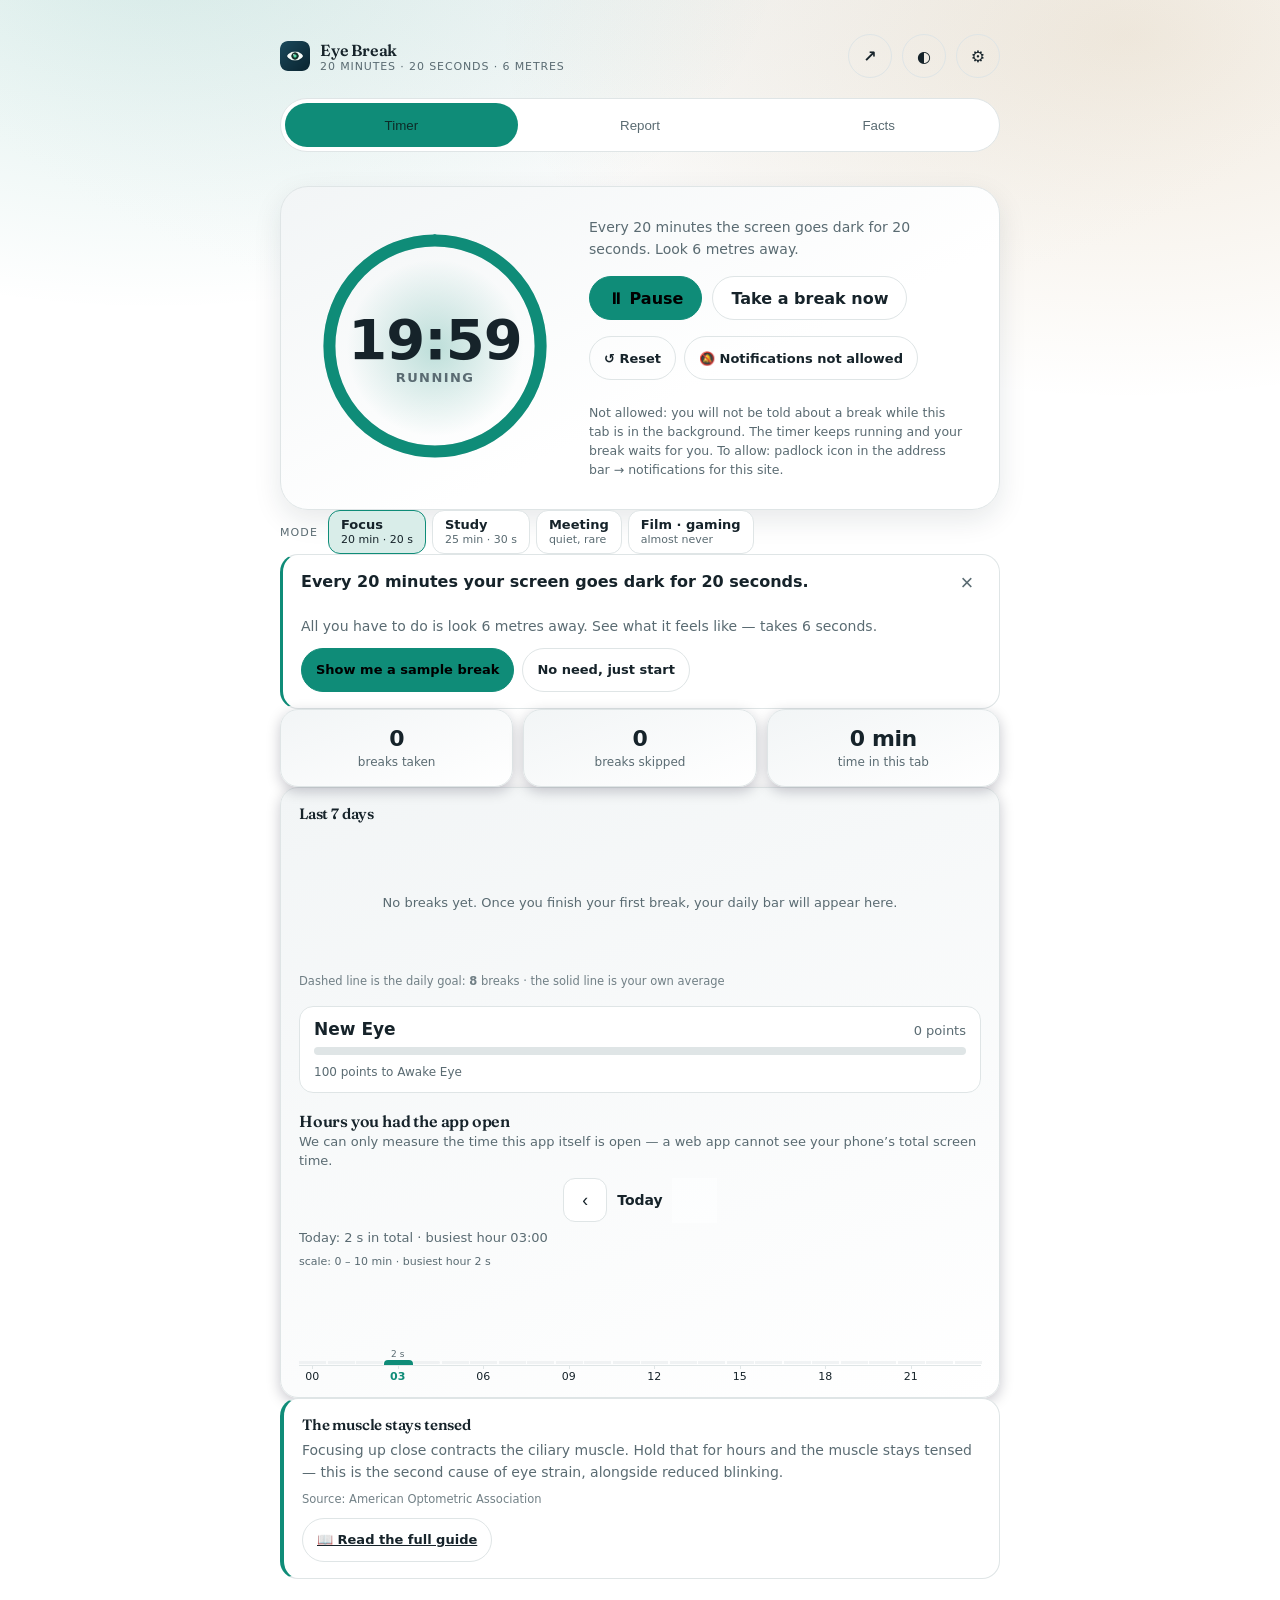
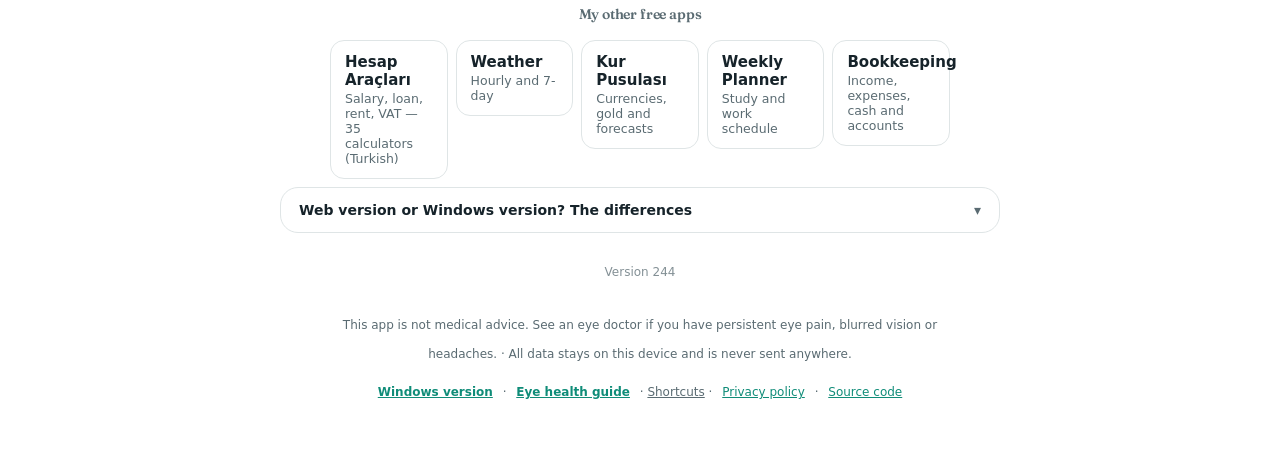
==== index.html @ 92edf92b "v244: "arka planda da say" tek dokunusluk dugme + yanlis yorum duzeltildi KULLANICI (07.09.2026): "a" ====
<!DOCTYPE html>
<html lang="tr" data-tema="otomatik">
<head>
<meta charset="utf-8">
<meta name="viewport" content="width=device-width, initial-scale=1, viewport-fit=cover">
<title>Göz Molası — Ekran Başında Göz Yorgunluğu İçin 20-20-20 Hatırlatıcısı</title>
<meta name="description" content="Ekran başında göz yorgunluğu için ücretsiz 20-20-20 hatırlatıcısı. Her 20 dakikada bir 20 saniye mola verdirir. Kurulum yok, çevrimdışı çalışır.">
<meta name="theme-color" content="#122d36">
<!-- AdSense site doğrulaması. Reklamların açılması için yeterli DEĞİL;
     reklam kodu reklam.js'te ve numaralar girilene kadar kapalı. -->
<meta name="google-adsense-account" content="ca-pub-4471538043632173">

<!-- Link paylaşılınca çıkan önizleme kartı (WhatsApp, Telegram, X, Facebook).
     Bu etiketler olmadan link çıplak metin olarak görünüyordu. -->
<link rel="canonical" href="https://meteotr06.github.io/goz-molasi/">
<meta property="og:type" content="website">
<meta property="og:site_name" content="Göz Molası">
<meta property="og:title" content="Göz Molası — 20·20·20">
<meta property="og:description" content="Her 20 dakikada bir ekranı kapatır, gözünü ne yapman gerektiğini gösterir. Ücretsiz, kurulum yok, çevrimdışı çalışır.">
<meta property="og:url" content="https://meteotr06.github.io/goz-molasi/">
<meta property="og:image" content="https://meteotr06.github.io/goz-molasi/onizleme.png">
<meta property="og:image:width" content="1200">
<meta property="og:image:height" content="630">
<meta property="og:image:alt" content="Göz Molası — 20 dakika, 20 saniye, 6 metre">
<meta property="og:locale" content="tr_TR">
<meta name="twitter:card" content="summary_large_image">
<meta name="twitter:title" content="Göz Molası — 20·20·20">
<meta name="twitter:description" content="Her 20 dakikada bir ekranı kapatır, gözünü ne yapman gerektiğini gösterir.">
<meta name="twitter:image" content="https://meteotr06.github.io/goz-molasi/onizleme.png">
<link rel="manifest" href="manifest.json">
<link rel="icon" href="ikon-192.png">
<link rel="apple-touch-icon" href="ikon-192.png">
<meta name="apple-mobile-web-app-capable" content="yes">
<meta name="mobile-web-app-capable" content="yes">
<meta name="apple-mobile-web-app-status-bar-style" content="black-translucent">
<meta name="apple-mobile-web-app-title" content="Göz Molası">
<link rel="stylesheet" href="stil.css?s=v244">
<script type="application/ld+json">
{
  "@context": "https://schema.org",
  "@type": "SoftwareApplication",
  "name": "Göz Molası",
  "url": "https://meteotr06.github.io/goz-molasi/",
  "applicationCategory": "HealthApplication",
  "operatingSystem": "Web, Android, iOS, Windows",
  "description": "Ekran başında göz yorgunluğu için 20-20-20 kuralını uygulayan ücretsiz hatırlatıcı. Her 20 dakikada bir 20 saniyelik mola verdirir.",
  "inLanguage": "tr",
  "isAccessibleForFree": true,
  "offers": { "@type": "Offer", "price": "0", "priceCurrency": "TRY" },
  "featureList": [
    "20-20-20 kuralına göre otomatik mola hatırlatma",
    "Mola sırasında ekranı tamamen kapatma",
    "Rehberli göz egzersizleri",
    "Günlük ve haftalık mola istatistikleri",
    "Çevrimdışı çalışma ve ana ekrana kurulum"
  ]
}
</script>
</head>
<body data-durum="hazir">

  <!-- İLK ZİYARETTE: uygulama olarak kurma daveti -->
  <div class="kurulum-serit gizli" id="kurulumSerit" role="region" aria-label="Uygulama olarak kur">
    <img src="ikon-192.png" alt="" class="kurulum-ikon">
    <div class="kurulum-yazi">
      <b id="kurulumBaslik">Uygulama olarak kur</b>
      <span id="kurulumAciklama">Ana ekranına ekle, internetsiz de çalışsın</span>
    </div>
    <button class="dugme ana kucuk" id="kurulumEvet">Kur</button>
    <button class="kurulum-kapat" id="kurulumHayir" aria-label="Kapat">✕</button>
  </div>

  <!-- iOS için adım adım anlatım -->
  <dialog class="ayarlar" id="iosPencere">
    <div class="ayar-govde">
      <h2>Ana ekrana ekle</h2>
      <ol class="ios-adim">
        <li>Safari'nin altındaki <b>Paylaş</b> düğmesine bas
          <span class="ios-simge">⬆️</span> (kare içinde yukarı ok)</li>
        <li>Listeyi aşağı kaydır, <b>“Ana Ekrana Ekle”</b> seç</li>
        <li>Sağ üstten <b>Ekle</b> de</li>
      </ol>
      <p class="ipucu">Artık normal bir uygulama gibi açılır, internet olmadan da
        çalışır ve tarayıcı çubuğu görünmez.</p>
    </div>
    <div class="ayar-alt">
      <button class="dugme ana" id="iosTamam">Anladım</button>
    </div>
  </dialog>

  <!-- ÜST ŞERİT -->
  <header class="ust">
    <div class="marka">
      <img src="ikon-192.png" alt="">
      <div>
        Göz Molası
        <small>20 DAKİKA · 20 SANİYE · 6 METRE</small>
      </div>
    </div>
    <button class="dugme sade yuvarlak" id="paylasDugme" title="Paylaş" aria-label="Paylaş">↗</button>
    <button class="dugme sade yuvarlak" id="temaDugme" title="Temayı değiştir" aria-label="Temayı değiştir">◐</button>
    <button class="dugme sade yuvarlak" id="ayarDugme" title="Ayarlar" aria-label="Ayarlar">⚙</button>
  </header>

  <!-- SEKME ÇUBUĞU
       Bilgiler dört ayrı dosyaya dağılmıştı ve hiçbiri tek başına
       görüntülenemiyordu; yalnızca molalarda tek tek çıkıyorlardı.
       Merak eden kişinin hepsini görebileceği bir yer yoktu. -->
  <nav class="sekme-cubugu" role="tablist" aria-label="Bölümler">
    <button type="button" class="sekme secili" id="sekmeDugmeSayac"
            role="tab" aria-selected="true" aria-controls="sekmeSayac">Sayaç</button>
    <button type="button" class="sekme" id="sekmeDugmeRapor"
            role="tab" aria-selected="false" aria-controls="sekmeRapor">Rapor</button>
    <button type="button" class="sekme" id="sekmeDugmeBilgiler"
            role="tab" aria-selected="false" aria-controls="sekmeBilgiler">Bilgiler</button>
  </nav>

  <!-- HAFTALIK RAPOR.
       Kullanicinin gosterdigi StayFree ekraninda haftalik ozet vardi.
       Bizdeki karsiligi BIZIM verimizle: baska uygulamalarin suresini
       web'den gormek mumkun degil, o yuzden vaat de edilmiyor.
       YETERSIZ VERIDE SONUC CIKARMIYOR - asagidaki `rapor-yetersiz`
       bloğu o durumda gorunuyor. -->
  <section id="sekmeRapor" role="tabpanel" hidden
           aria-labelledby="sekmeDugmeRapor">
    <section class="rapor-kart">
      <h2 class="rapor-baslik">Bu hafta</h2>
      <p class="rapor-alt" id="raporAralik">son 7 gün</p>

      <div class="rapor-buyuk">
        <b id="raporToplam">0</b>
        <span id="raporToplamEtiket">göz molası</span>
      </div>
      <p class="rapor-fark gizli" id="raporFark"></p>

      <div class="rapor-kutucuklar">
        <div class="kutucuk"><b id="raporOrtalama">0</b><span>günde ortalama</span></div>
        <div class="kutucuk"><b id="raporHedefGun">0</b><span>hedef tutan gün</span></div>
        <div class="kutucuk"><b id="raporEkran">0</b><span>ekran süresi</span></div>
        <div class="kutucuk"><b id="raporAtlanan">0</b><span>atlanan mola</span></div>
      </div>

      <div class="rapor-gunler" id="raporGunler"></div>

      <p class="rapor-cumle gizli" id="raporCumle"></p>

      <p class="rapor-yetersiz gizli" id="raporYetersiz"></p>

      <button type="button" class="dugme sade" id="raporPaylas">Özeti paylaş</button>
      <p class="rapor-not" id="raporNot" role="status" hidden></p>
    </section>
  </section>

  <div id="sekmeSayac" role="tabpanel" aria-labelledby="sekmeDugmeSayac">

  <!-- SAYAÇ -->
  <main class="sayac-kart">
    <div class="halka-kutu">
      <svg class="halka" viewBox="0 0 200 200" aria-hidden="true">
        <circle class="iz"   cx="100" cy="100" r="88"></circle>
        <circle class="dolu" cx="100" cy="100" r="88" id="halkaDolu"
                stroke-dasharray="552.9" stroke-dashoffset="552.9"></circle>
      </svg>
      <div class="halka-ic">
        <div class="sure" id="sureYazi">20:00</div>
        <div class="durum-yazi" id="durumYazi">Hazır</div>
      </div>
    </div>

    <div class="sayac-sag">
      <p id="aciklama" class="sayac-aciklama">
        Başlat’a bas. 20 dakika sonra ekran 20 saniyeliğine kapanacak,
        bu sırada gözünü 6 metre uzağa çevir.
      </p>
      <!-- Birincil eylemler. Sıfırla buraya konunca üç düğme 363px
           tutuyor, sağ sütun ise 257px — alta sarıp hizasız duruyordu. -->
      <div class="dugme-sirasi">
        <button class="dugme ana" id="baslatDugme">▶ Başlat</button>
        <button class="dugme" id="molaDugme">Şimdi mola ver</button>
      </div>
      <div class="dugme-sirasi ikincil">
        <button class="dugme sade kucuk" id="sifirlaDugme">↺ Sıfırla</button>
        <button class="dugme sade kucuk" id="bildirimDugme">🔔 Bildirimlere izin ver</button>
        <button class="dugme ana kucuk gizli" id="kurDugme">⬇ Uygulama olarak kur</button>
      </div>
      <!-- BİLDİRİMİN SINIRI AÇIKÇA YAZIYOR.
           Ölçüldü: `showTrigger` / `TimestampTrigger` yok, yani
           gerçekten zamanlanmış bir bildirim kurulamıyor. Bildirimi
           SAYFA tetikliyor, servis işçisi yalnızca gösteriyor — sayfa
           uykudaysa tetikleyen kimse yok. Sunucudan itme (push) bunu
           çözerdi ama bu uygulamanın sunucusu yok ve olmasını da
           istemiyoruz: hiçbir veri dışarı çıkmıyor. -->
      <p class="bildirim-siniri" id="bildirimSiniri">Bildirimler uygulama açıkken çalışır. Telefon kilitliyken ya da tarayıcı arka plandayken uyarı gelmeyebilir; bunun için verilerin bir sunucuya gitmesi gerekirdi, göndermiyoruz.</p>
    </div>
  </main>

  <!-- SAYAÇ NEDEN SIFIRLANDI
       Sadece uzun süre kapalı kalındıysa görünür. Sessizce sıfırlanan
       sayaç "uygulama bozuk" izlenimi veriyordu; sebebi söylenince
       beklenen bir davranışa dönüşüyor. -->
  <section class="durum-notu" id="uzunMolaKarti" hidden
           role="status" aria-live="polite">
    <span class="durum-notu-simge" aria-hidden="true">☕</span>
    <div class="uzun-mola-govde">
      <b id="uzunMolaBaslik">Uzun mola zamanı</b>
      <p id="uzunMolaMetin"></p>
      <div class="uzun-mola-dugmeler">
        <button type="button" class="uzun-mola-evet" id="uzunMolaEvet">
          Uzun mola ver
        </button>
        <button type="button" class="uzun-mola-sonra" id="uzunMolaSonra">
          Şimdi değil
        </button>
      </div>
    </div>
  </section>

  <section class="durum-notu" id="durumNotu" hidden role="status">
    <!-- Simge her mesajda DEGISIR: bu kutuyu bes ayri yer
         dolduruyor ve sabit `↺` (sifirlama) uc mesajda yanlis
         duruyordu. Varsayilan yine `↺`, cunku kutunun ilk hali
         sayac sifirlama notudur. -->
    <span class="durum-notu-simge" id="durumNotuSimge" aria-hidden="true">↺</span>
    <div>
      <b id="durumNotuBaslik">Sayaç sıfırdan başladı</b>
      <p id="durumNotuMetin"></p>
    </div>
    <button type="button" class="durum-notu-kapat" id="durumNotuKapat"
            aria-label="Kapat">✕</button>
  </section>

  <!-- GECIKMIS MOLA TEKLIFI -- KENDI OGESI.
       Ustteki `durumNotu` kutusunu BES ayri yer dolduruyor. Oraya bir
       eylem dugmesi koysaydim, o bes yazardan biri notu doldurdugunda
       dugmeyi gizlemeyi unutur ve alakasiz bir notun altinda basibos
       bir "Molami simdi ver" dugmesi kalirdi. Paylasilan bir kutuya
       tek bir yolun kontrol ettigi ogeyi koymak, o yolu digerlerine
       bagimli kilar. Bu yuzden ayri. -->
  <section class="durum-notu" id="gecikmisMolaSerit" hidden role="status">
    <span class="durum-notu-simge" aria-hidden="true">⏰</span>
    <div>
      <b id="gecikmisMolaBaslik"></b>
      <p id="gecikmisMolaMetin"></p>
      <button type="button" class="dugme ana kucuk" id="gecikmisMolaVer"></button>
    </div>
    <button type="button" class="durum-notu-kapat" id="gecikmisMolaKapat"
            aria-label="Kapat">✕</button>
  </section>

  <!-- DONUS ANI. Gunler sonra donen kullaniciya KENDI sayilariyla tek
       cumle. Gecmisi yoksa hic cikmiyor; uydurma ovgu yok. -->
  <section class="durum-notu" id="hosGeldinSerit" hidden role="status">
    <span class="durum-notu-simge" aria-hidden="true">👁️</span>
    <div>
      <b id="hosGeldinBaslik"></b>
      <p id="hosGeldinMetin"></p>
    </div>
    <button type="button" class="durum-notu-kapat" id="hosGeldinKapat"
            aria-label="Kapat">✕</button>
  </section>

  <!-- KİPLER
       Rakiplerin kullanıcılarının yıllardır istediği ama hiçbirinde
       olmayan şey: yaptığın işe göre kayıtlı ayar takımı. Ayar
       penceresinde değil ANA EKRANDA — bütün mesele her seferinde
       ayarlara girmek zorunda kalmamak. -->
  <section class="kip-serit" aria-label="Kip">
    <span class="kip-etiket">Kip</span>
    <div class="kip-dugmeler" id="kipDugmeler" role="group"></div>
  <!-- Kip aile kipi yuzunden eksik uygulandiysa SEBEBI yaziliyor.
       Sessizce eksik uygulamak "yalan soyleyen arayuz" olurdu. -->
  <p class="kip-not gizli" id="kipNot" role="status"></p>
  </section>

  <!-- İLK AÇILIŞ TANITIMI
       Yalnızca ilk ziyarette, bir kez görünür. Modal DEĞİL: sayfanın
       üstünde duran bir kart. Karşılama penceresi itici duruyor ve
       insanlar okumadan kapatıyor. Buradaki asıl fikir anlatmak değil
       GÖSTERMEK — 6 saniyelik örnek molayla ne olacağını yaşatmak. -->
  <section class="tanitim" id="tanitimKart" hidden>
    <div class="tanitim-ust">
      <b>20 dakikada bir ekranın 20 saniye kapanacak.</b>
      <button type="button" class="tanitim-kapat" id="tanitimKapat"
              aria-label="Tanıtımı kapat">×</button>
    </div>
    <p id="tanitimMetin">
      O sırada gözünü 6 metre uzağa çevirmen yeterli. Nasıl bir şey
      olduğunu şimdi 6 saniyede görebilirsin.
    </p>
    <div class="tanitim-dugmeler">
      <button type="button" class="dugme ana kucuk" id="tanitimGoster">
        Örnek molayı göster
      </button>
      <button type="button" class="dugme sade kucuk" id="tanitimAnladim">
        Gerek yok, başla
      </button>
    </div>
  </section>

  <!-- MOLA BİTİŞİ KARTI
       Mola biter bitmez birkaç saniye görünür, sonra kendiliğinden solar.
       Amacı: yapılan işi görünür kılmak. Molayı tamamlamak soyut bir şey;
       "bugün 7. molan, 4 gündür üst üste" demek onu somutlaştırıyor.
       İÇİNE REKLAM KONMAZ — birden beliren reklam AdSense'te ihlal. -->
  <section class="bitis-kart" id="bitisKart" hidden aria-live="polite">
    <div class="bitis-tik" aria-hidden="true">
      <svg viewBox="0 0 24 24" width="22" height="22" fill="none"
           stroke="currentColor" stroke-width="2.6"
           stroke-linecap="round" stroke-linejoin="round">
        <path d="M20 6 9 17l-5-5"/>
      </svg>
    </div>
    <div class="bitis-yazi">
      <b id="bitisBaslik">Mola tamam</b>
      <span id="bitisAlt"></span>
    </div>
    <button type="button" class="bitis-kapat" id="bitisKapat" aria-label="Kapat">×</button>
  </section>

  <!-- BUGÜNKÜ DURUM -->
  <section class="istatistik" aria-label="Bugünkü durum">
    <div class="kutucuk"><b id="istMola">0</b><span>tamamlanan mola</span></div>
    <div class="kutucuk"><b id="istAtlanan">0</b><span>atlanan mola</span></div>
    <div class="kutucuk" id="sureKutucuk" title="Bu sayaç yalnızca uygulama açıkken işler."><b id="istSure">0 dk</b><span id="istSureEtiket">takip edilen süre</span></div>
  </section>
  <!-- Mola sayısı ile süre farklı zaman tabanından gelir; fark
       büyüdüğünde sebebi burada yazılır (K-53). -->
  <p id="sureUyari" class="sure-uyari" hidden aria-live="polite"></p>

  <!-- SON 7 GÜN -->
  <section class="hafta-kart" aria-label="Son 7 gün">
    <div class="hafta-ust">
      <h3>Son 7 gün <small id="haftaOzet" class="hafta-ozet"></small></h3>
      <span id="seriRozet" class="seri"></span>
    </div>
    <p class="hafta-buyuk gizli" id="haftaBuyuk">
      <b id="haftaOrtalama">0</b>
      <span>günde ortalama mola</span>
    </p>
    <div class="hafta-grafik" id="haftaGrafik"></div>
    <!-- EFSANE ANLATTIĞI GRAFİĞİN YANINDA. Yeni bloklar araya girince
         en dibe düşmüş, saatlik grafiğin altında kalmıştı; orada ne
         kesikli çizgi var ne düz çizgi. -->
    <span class="kaynak">Kesikli çizgi günlük hedef: <b id="hedefSayi">8</b> mola · düz çizgi kendi ortalaman</span>

    <!-- SAATLIK DAGILIM. Kullanicinin gosterdigi StayFree ekraninda en
         belirgin sey buydu: gunun her saati icin bir cubuk. Bizde
         olculen sey BU uygulamadaki ekran suresi; baska uygulamalari
         web'den gormek mumkun degil, o yuzden vaat de edilmiyor. -->
    <!-- SEVIYE. Kullanicinin gosterdigi ekranda "Titanyum · 769 puan ·
         231 puan Vibranyum icin" vardi; bizdeki karsiligi goz temali.
         Puan YALNIZ tamamlanan moladan geliyor. -->
    <!-- ALISKANLIK ETIKETLERI. Veri yetmiyorsa BU KUTU HIC CIKMIYOR;
         tek gunluk veriden "sen sabahcisin" demek uydurma kesinlik
         olurdu. -->
    <div class="etiketler" id="etiketler" hidden></div>

    <section class="seviye-kart">
      <div class="seviye-ust">
        <b id="seviyeAd">Yeni Göz</b>
        <span id="seviyePuan">0 puan</span>
      </div>
      <div class="seviye-yol" role="progressbar" aria-valuemin="0"
           aria-valuemax="100" aria-label="Seviye ilerlemesi">
        <div class="seviye-cubuk" id="seviyeCubuk"></div>
      </div>
      <small id="seviyeSonraki"></small>
    </section>

    <h3 class="saatlik-baslik" id="saatlikBaslik">Gün içinde uygulamayı açtığın saatler</h3>
    <!-- NE ISE YARADIGI YAZIYOR. Kullanici bu grafigi gosterip
         "burasi hic anlasilmiyor" dedi: baslik ne olcuyor soyluyor
         ama NE ISE YARADIGINI soylemiyordu. -->
    <p class="saatlik-amac" id="saatlikAmac">Yalnızca bu uygulama açıkken geçen süreyi ölçebiliyoruz — telefonun toplam ekran süresini bir web uygulaması göremez.</p>
    <!-- GUN GEZGINI. Kullanicinin gosterdigi ekranda gunler arasinda
         `< 1 Eylul 2026 >` ile geziliyordu. Saatlik dagilim artik
         gunluk gecmise de yazildigi icin bizde de mumkun. -->
    <div class="saatlik-gezgin" id="saatlikGezgin">
      <button type="button" class="gezgin-ok" id="saatlikGeri"
              aria-label="Önceki gün">‹</button>
      <b id="saatlikGunAdi">Bugün</b>
      <button type="button" class="gezgin-ok" id="saatlikIleri"
              aria-label="Sonraki gün" disabled>›</button>
    </div>
    <p class="saatlik-alt" id="saatlikAlt"></p>
    <!-- TEK DOKUNUSLA COZUM. Kullanici (07.09.2026): "arkada sayma
         olayini coz, arka planda bi sekilde calissin". Ayari tarif
         etmek yetmiyordu; dugme ayarin KENDISI. Ses ancak kullanici
         hareketiyle baslayabildigi icin dugmeye basmak zaten dogru
         an. Yalniz olculemeyen sure VARKEN ve ayar KAPALIYKEN
         gorunuyor. -->
    <button type="button" class="dugme ana kucuk gizli" id="arkaPlanAc"></button>
    <!-- CUBUGA TIKLAYINCA O SAATIN AYRINTISI. Kullanici 06.09.2026'da
         "uzerine tikladiginda ayrintili verileri doksun" dedi; donuk
         bir sayinin sebebini sormak zorunda kalmasin. -->
    <p class="saatlik-ayrinti gizli" id="saatlikAyrinti" role="status"></p>
    <!-- OLCEK. Cubuklar en buyuk degere gore olcekleniyor; olcek
         yazilmazsa 23 saniyelik bir gun 23 saatlik bir gunle ayni
         gorunur. -->
    <p class="saatlik-olcek" id="saatlikOlcek"></p>
    <div class="saatlik-grafik" id="saatlikGrafik" role="img"
         aria-label="Saatlik ekran süresi"></div>
    <!-- SAAT EKSENI. Stil dosyasinda `.saatlik-eksen` tanimliydi ve
         "yalniz 0/6/12/18 yaziliyor" diye aciklamasi da vardi; oge
         hic konmamisti. 24 isimsiz cubuk kullaniciya hicbir sey
         anlatmiyordu. -->
    <div class="saatlik-eksen" id="saatlikEksen" aria-hidden="true"></div>
  </section>

  <!-- ANA EKRANDAKİ BİLGİ KARTI -->
  <section class="bilgi-kart" id="anaBilgi">
    <h3 id="anaBilgiBaslik">Yükleniyor…</h3>
    <p id="anaBilgiMetin"></p>
    <span class="kaynak" id="anaBilgiKaynak"></span>
    <a class="dugme sade kucuk" href="rehber.html" style="margin-top:12px">📖 Ayrıntılı rehberi oku</a>
  </section>

  <!-- Reklam alanı — SADECE ana ekran. Mola ekranına asla konmaz.
       Numaralar reklam.js'te boşsa bu kutu tamamen kaldırılır. -->
  <aside class="reklam-alani gizli" id="reklamAlani"
         data-birim="ana" data-bicim="horizontal" aria-label="Reklam"></aside>

  <!-- Ayni adreste dort uygulama var; birbirlerini tanitsinlar -->
  <nav class="diger-uyg" aria-label="Diğer uygulamalar">
    <h2>Diğer ücretsiz uygulamalarım</h2>
    <a href="../hesap/"><b>Hesap Araçları</b><span>Net maaş, kredi, kira, KDV — 35 araç</span></a>
    <a href="../mobil/"><b>Hava Durumu</b><span>Saatlik ve 7 günlük</span></a>
    <a href="../kur-pusulasi/"><b>Kur Pusulası</b><span>Döviz, altın ve tahmin</span></a>
    <a href="../planlayici/"><b>Haftalık Planlayıcı</b><span>Ders ve iş programı</span></a>
    <a href="../muhasebe/"><b>Muhasebe</b><span>Gelir, gider, kasa ve cari</span></a>
  </nav>

  <!-- WEB Mİ, WINDOWS MU?
       Karar noktasında lazım olan bilgi. Kapalı dururken tek satır,
       açılınca tam tablo — ana ekranı kalabalıklaştırmıyor. -->
  <details class="karsilastirma">
    <summary>Web sürümü mü, Windows sürümü mü? Farkları</summary>
    <div class="karsilastirma-ic">
      <p>
        İkisi de ücretsiz ve aynı işi yapıyor. Fark, tarayıcının
        yapabildikleriyle ilgili: <b>tarayıcı, sekmesi kapalıyken hiçbir şey
        ölçemez</b> — bu bir ayar değil, teknik bir sınır. Hiçbir izin
        bunu değiştirmiyor.
      </p>
      <div class="tablo-kaydir">
        <table>
          <thead>
            <tr><th>&nbsp;</th><th>Web</th><th>Windows</th></tr>
          </thead>
          <tbody>
            <tr><td>Kurulum</td><td>yok</td><td>indir, çalıştır</td></tr>
            <tr><td>Sekme kapalıyken ölçer mi</td><td class="hayir">hayır</td><td class="evet">evet</td></tr>
            <tr><td>Bilgisayar açılışında başlar mı</td><td class="hayir">hayır</td><td class="evet">evet</td></tr>
            <tr><td>Hangi programda ne kadar durduğun</td><td class="hayir">hayır</td><td class="evet">evet</td></tr>
            <tr><td>Şifreyle kapanma koruması</td><td class="hayir">hayır</td><td class="evet">evet</td></tr>
            <tr><td>Telefonda çalışır mı</td><td class="evet">evet</td><td class="hayir">hayır</td></tr>
            <tr><td>Kendiliğinden güncellenir mi</td><td class="evet">evet</td><td class="hayir">yeniden indirilir</td></tr>
          </tbody>
        </table>
      </div>
      <p class="kucuk-not">
        Windows sürümü imzalı olmadığı için ilk açılışta
        <b>&ldquo;Windows bilgisayarınızı korudu&rdquo;</b> uyarısı çıkar.
        Zararlı olduğu anlamına gelmez —
        <b>Ek bilgi</b> &rarr; <b>Yine de çalıştır</b> ile açılır.
        Kaynak kodun tamamı açık, istersen kendin derleyebilirsin.
      </p>
      <a class="dugme sade kucuk"
         href="https://github.com/meteotr06/goz-molasi/releases/latest"
         rel="noopener" target="_blank">⬇ Windows sürümünü indir</a>
    </div>
  </details>

  </div><!-- /sekmeSayac -->

  <!-- BİLGİLER SEKMESİ
       İçerik JS ile kuruluyor: veriler zaten bilgiler.js, dunya.js,
       mola_icerik.js ve egzersiz.js içinde. Buraya elle yazmak, aynı
       metnin iki kopyası demek olurdu — bugün bilgiler.py/js ikizinin
       tam bu yüzden ayrıştığını yakaladık. -->
  <section id="sekmeBilgiler" role="tabpanel"
           aria-labelledby="sekmeDugmeBilgiler" hidden>
    <p class="bilgiler-giris" id="bilgilerGiris">
      Uygulamadaki bütün bilgiler burada. Her sağlık iddiasının kaynağı
      altında yazıyor; kanıtı zayıf olanlarda bunu açıkça söylüyoruz.
    </p>
    <div id="bilgilerIcerik"></div>
    <!-- NELER DEĞİŞTİ (K-44). Şeritteki bağlantı buraya kaydırıyor. -->
    <section id="degisiklikListesi" class="kutu"></section>
  </section>

  <!-- SÜRÜM GÖRÜNSÜN. "Hangi sürümü kullanıyorsun?" sorusu dört
       tur boyunca tahminle cevaplandı; artık kullanıcı okuyup
       söyleyebilir. Damgadan üretiliyor, ikinci bir elle yazılan
       sayı değil (K-46). -->
  <p class="surum-satiri" id="surumSatiri"></p>
  <p class="alt-bilgi">
    Bu uygulama tıbbi tavsiye değildir. Gözünde sürekli ağrı, bulanık görme veya baş ağrısı
    varsa göz hekimine görün. · Tüm veriler yalnızca bu cihazda saklanır, hiçbir yere gönderilmez.
    <br>
    <a href="https://github.com/meteotr06/goz-molasi/releases/latest" rel="noopener"
       target="_blank"><b>Windows sürümü</b></a> ·
    <a href="rehber.html"><b>Göz sağlığı rehberi</b></a> ·
    <button type="button" class="baglanti-dugme" id="kisayolAc">Kısayollar</button> ·
    <a href="gizlilik.html">Gizlilik politikası</a> ·
    <a href="https://github.com/meteotr06/goz-molasi" rel="noopener" target="_blank">Kaynak kod</a>
  </p>

  <!-- YENİ SÜRÜM ŞERİDİ
       Servis işçisi yeni dosyaları indirdiğinde çıkar. Sayfayı kendi
       kendine yenilemiyoruz: kullanıcı mola sayacının ortasında
       olabilir, altından halı çekmek olur. Kararı ona bırakıyoruz. -->
  <!-- NE DEĞİŞTİ ŞERİDİ (K-44) — güncellendikten SONRA çıkar.
       Alttaki `guncellemeSerit` ondan farklı: o "yeni sürüm indi,
       yenile" der, yani henüz güncellenmemiş sayfaya. -->
  <div class="durum-notu" id="yenilikNotu" hidden role="status">
    <span class="durum-notu-simge" aria-hidden="true">✦</span>
    <div>
      <b id="yenilikBaslik">Uygulama güncellendi</b>
      <p id="yenilikMetin"></p>
      <button type="button" class="baglanti-dugme" id="yenilikAyrinti">Neler değişti?</button>
    </div>
    <button type="button" class="durum-notu-kapat" id="yenilikKapat"
            aria-label="Kapat">✕</button>
  </div>

  <div class="guncelleme-serit" id="guncellemeSerit" hidden role="status">
    <b id="guncellemeMetin">Yeni sürüm hazır</b>
    <button class="dugme ana kucuk" id="guncelleYenile">Yenile</button>
    <button class="guncelleme-kapat" id="guncelleKapat" aria-label="Kapat">✕</button>
  </div>

  <!-- KISAYOL LİSTESİ
       Klavye kısayolları vardı ama hiçbir yerde yazmıyordu. Kimsenin
       bilmediği kısayol kısayol değil; sadece tesadüfen basılan tuş. -->
  <dialog class="ayarlar" id="kisayolPencere">
    <div class="ayar-govde">
      <h2>Kısayollar</h2>
      <table class="kisayol-tablo">
        <tbody>
          <tr><td><kbd>Boşluk</kbd></td><td>Başlat / duraklat</td></tr>
          <tr><td><kbd>M</kbd></td><td>Şimdi mola ver</td></tr>
          <tr><td><kbd>A</kbd></td><td>Ayarları aç / kapat</td></tr>
          <tr><td><kbd>T</kbd></td><td>Temayı değiştir</td></tr>
          <tr><td><kbd>R</kbd></td><td>Sayacı sıfırla</td></tr>
          <tr><td><kbd>B</kbd></td><td>Bilgiler sekmesi</td></tr>
          <tr><td><kbd>S</kbd></td><td>Sayaç sekmesi</td></tr>
          <tr><td><kbd>?</kbd></td><td>Bu liste</td></tr>
        </tbody>
      </table>
      <p class="ipucu" id="kisayolTelefon">
        <b>Telefonda:</b> uygulamayı ana ekrana kurduysan simgeye basılı
        tutunca “Şimdi mola ver”, “5 dakika duraklat” ve “Rehber”
        kısayolları çıkar.
      </p>
      <p class="ipucu" id="kisayolMolaNot">
        Mola ekranındayken kısayollar çalışmaz — 20 saniye tuşla
        geçilebilseydi mola olmazdı.
      </p>
    </div>
    <div class="ayar-alt">
      <button class="dugme ana" id="kisayolKapat">Anladım</button>
    </div>
  </dialog>

  <!-- MOLA ÖNCESİ UYARI BALONU -->
  <!-- MOLA ÖNCESİ UYARI. Kullanıcının isteği: "uyar sen, telefon
       kapanacak diye; gerisi kullanıcıya kalmış."
       Bilgi değil SORU: iki seçenek sunuyor. Sessizlik reddetme
       değildir — hiçbir şey yapılmazsa mola normal başlar. -->
  <div class="uyari-balon" id="uyariBalon" role="alert" aria-live="assertive">
    <b id="uyariMetin">Ekran birazdan kararacak</b>
    <div class="uyari-dugmeler">
      <button class="dugme ana kucuk" id="hemenMolaDugme">Şimdi molaya geç</button>
      <button class="dugme sade kucuk" id="erteleDugme">5 dk ertele</button>
    </div>
  </div>

  <!-- BAŞKA SEKMEDE AÇIK ÖRTÜSÜ
       Aynı anda birden çok sekme sayarsa ekran süresi kat kat
       sayılıyor ve sekmeler birbirinin kaydını eziyor. WhatsApp Web
       gibi: tek sekme sayar, diğerleri "buradan devam et" der. -->
  <!-- `aria-modal` VE odak: ortu ekrani kapliyor ama klavye
       kullanicisi arkasindaki dugmelere sekmeyle gidebiliyordu ve
       ekran okuyucu ortunun varligini hic duymuyordu. -->
  <div class="ikinci-sekme" id="ikinciSekme" hidden role="dialog"
       aria-modal="true" tabindex="-1"
       aria-labelledby="ikinciBaslik">
    <div class="ikinci-kutu">
      <h2 id="ikinciBaslik">Göz Molası başka bir sekmede açık</h2>
      <p>
        Sayacın doğru işlemesi için aynı anda tek sekme sayar. Bu sekmede
        devam etmek istersen diğeri durur — verilerin aynen taşınır,
        hiçbir şey kaybolmaz.
      </p>
      <button type="button" class="dugme ana" id="buradaDevamDugme">
        Buradan devam et
      </button>
    </div>
  </div>

  <!-- MOLA EKRANI (tam ekran örtü) -->
  <!-- `tabindex="-1"` ŞART: `aria-modal` bir pencere açıldığını
       söylüyor ama odak kendiliğinden gelmiyor. Kod zaten
       `.focus()` çağırıyordu; düz bir div odaklanamadığı için
       çağrı SESSİZCE hiçbir şey yapmıyordu. Ölçüldü: mola
       açıkken odak hâlâ BODY üzerindeydi. -->
  <!-- AİLE KİPİ ENGEL EKRANI.
       `role="alertdialog"`: ekran okuyucu bunu bir uyarı olarak
       duyurur, sessizce kaplanmış bir sayfa olarak değil. -->
  <div class="engel-ekran gizli" id="engelEkran" role="alertdialog"
       aria-labelledby="engelBaslik" aria-describedby="engelAciklama">
    <div class="engel-kutu">
      <div class="engel-simge" aria-hidden="true">◍</div>
      <h2 id="engelBaslik">Şimdi bilgisayar zamanı değil</h2>
      <p id="engelAciklama"></p>
      <button class="dugme sade kucuk" id="engelEbeveyn">Ebeveyn girişi</button>
    </div>
  </div>

  <div class="mola-ekran" id="molaEkran" role="dialog" aria-modal="true"
       tabindex="-1"
       aria-labelledby="molaBaslik" aria-describedby="molaAlt">
    <h2 class="mola-baslik" id="molaBaslik">Gözünü ekrandan ayır</h2>
    <p class="mola-alt" id="molaAlt">Odayı, pencereyi, uzaktaki bir noktayı süz. Yaklaşık 6 metre.</p>
    <!-- Yalnızca UZUN molada görünür. Davet, iddia değil: eşik yok,
         kaynak adı yok, "gerekir" yok. 2 saatlik bir arada ayağa
         kalkmayı önermek için otoriteye ihtiyacımız yok. -->
    <p class="mola-alt" id="uzunMolaNotu" hidden></p>

    <div class="nefes">
      <svg viewBox="0 0 200 200" aria-hidden="true">
        <circle class="iz"   cx="100" cy="100" r="92"></circle>
        <circle class="dolu" cx="100" cy="100" r="92" id="molaHalka"
                stroke-dasharray="578" stroke-dashoffset="0"></circle>
      </svg>
      <!-- Rehberli egzersiz animasyonu halkanın içinde oynar -->
      <canvas class="egzersiz-tuval" id="egzersizTuval" aria-hidden="true"></canvas>
    </div>

    <!-- Sayı her saniye değişiyor; canlı okutulursa ekran okuyucu
     20 kez konuşur. Süre bir kez, molanın başında duyuruluyor. -->
    <div aria-hidden="true" class="mola-sayac">
      <span class="mola-sayi" id="molaSayi">20</span>
      <span class="mola-sayi-alt">saniye</span>
    </div>

    <!-- Molanın 4. saniyesinde belirir -->
    <div class="neden-kart" id="nedenKart">
      <h4 id="nedenBaslik">Neden?</h4>
      <p id="nedenMetin"></p>
      <span class="kaynak" id="nedenKaynak"></span>
    </div>

    <div class="mola-alt-sira">
      <button class="dugme gizli" id="atlaDugme"
              aria-label="Molayı atla — basılı tut">Atlamak için basılı tut</button>
      <!-- Geri tuşuna basıldığında çıkan ipucu. Sessizce yutmak,
           kullanıcıya "tuş bozuk" hissi verirdi. -->
      <p class="mola-ipucu" id="molaIpucu" hidden role="status"></p>
    </div>

  </div>

  <!-- EKRAN OKUYUCU ALANI — MOLA EKRANININ DISINDA.

       Once mola ekraninin ICINDEYDI. Mola kapaliyken o ekran
       `visibility: hidden` oluyor ve GORUNMEZ bir kapsayicinin
       icindeki `aria-live` alani ekran okuyucuya ULASMIYOR.

       OLCULDU (06.09.2026): "gozlerin dinlendi, sayac bastan basladi"
       duyurusu alana yaziliyordu ama kapsayici `visibility: hidden`
       idi. Goren kullanici sebebi sekiz saniye okuyor, gormeyen
       HICBIR SEY duymuyordu -- sayac sebepsiz sifirlanmis gibi
       geliyordu.

       Bu alan uygulamanin TEK duyuru kanali; hicbir seyin icinde
       durmamali. -->
  <p class="gizli-metin" id="ekranOkuyucu" aria-live="polite"></p>

  <!-- AYARLAR -->
  <dialog class="ayarlar" id="ayarPencere">
    <div class="ayar-govde">
      <h2>Ayarlar</h2>

      <div class="satir">
        <label for="ayDil">Dil / Language
          <small>Uygulamanın dili</small>
        </label>
        <select id="ayDil" style="min-height:44px">
          <option value="tr">Türkçe</option>
          <option value="en">English</option>
        </select>
      </div>

      <!-- RENK TEMASI EN USTE ALINDI.
           Olculdu (03.09.2026, telefon boyutunda): tema secici, 3320
           piksellik ayar govdesinin %80'indeydi. Kullanicinin ona
           ulasmasi icin 639 piksellik pencerede 2343 piksel kaydirmasi
           gerekiyordu -- yaklasik DORT EKRAN boyu.

           Kullanici "renk secenekleri getir" dedi. On bes tema ZATEN
           vardi; bulunamiyordu. Bu, aile kipiyle ayni sinif: ozellik
           saglam, ULASMA YOLU yok. Yeni ozellik yazmak yerine var
           olani gorunur kilmak dogru cozum -- ustune bir on altincisini
           eklemek, bulunamayan on besin uzerine bir tane daha koymak
           olurdu.

           Dilin hemen altinda: ikisi de "uygulama nasil GORUNSUN"
           sorusu; sure ayarlari "nasil CALISSIN" sorusu ve o ayri. -->
      <div class="satir" style="display:block">
        <label>Renk teması
          <small id="temaAdi">Seçince hemen uygulanır</small>
        </label>
        <div class="tema-seridi" id="temaSeridi" role="radiogroup" aria-label="Renk teması"></div>
      </div>

      <div class="satir" style="display:block">
        <label>Hazır süreler
          <small>Kendine uyanı seç, istersen aşağıdan elle değiştir</small>
        </label>
        <div class="hazir-sureler" id="hazirSureler"></div>
      </div>

      <div class="kaydirici">
        <div class="kaydirici-ust">
          <label for="ayCalisma">Çalışma süresi</label>
          <output for="ayCalisma" id="ayCalismaDeger">20 dk</output>
        </div>
        <input type="range" id="ayCalisma" min="1" max="90" step="1" value="20">
        <small>Kaç dakikada bir mola verilsin</small>
      </div>

      <div class="kaydirici">
        <div class="kaydirici-ust">
          <label for="ayMola">Mola süresi</label>
          <output for="ayMola" id="ayMolaDeger">20 sn</output>
        </div>
        <input type="range" id="ayMola" min="5" max="180" step="5" value="20">
        <small>Ekranın kaç saniye kapalı kalacağı</small>
      </div>

      <div class="kaydirici">
        <div class="kaydirici-ust">
          <label for="ayUyari">Ön uyarı</label>
          <output for="ayUyari" id="ayUyariDeger">15 sn</output>
        </div>
        <input type="range" id="ayUyari" min="0" max="60" step="5" value="15">
        <small>Molaya kaç saniye kala haber verilsin (0 = uyarma)</small>
      </div>

      <!-- Seçilen süreler günde ne demek? -->
      <div class="ozet-kart" id="sureOzeti"></div>

      <!-- GUNLUK HEDEF. Bilerek uzun mola blogunun DISINDA: ilk
           denememde `#uzunMolaAyar` icine dusmustu ve o blok uzun mola
           kapaliyken GIZLI - ayar kullaniciya hic gorunmuyordu. -->
      <!-- EV KALIBI: `.kaydirici` SARMALAYICI div, sinif input'ta degil.
           Ilk denememde sinifi input'a vermistim ve satir ev duzenine
           uymuyordu. -->
      <!-- MOLA EKRANI GORUNUMU. Kullanicinin istedigi ucuncu ayar
           grubu: karartma, icerik, ses tonu. -->
      <div class="kaydirici">
        <div class="kaydirici-ust">
          <label for="ayKarartma">Mola ekranı karartması</label>
          <output for="ayKarartma" id="ayKarartmaDeger">15%</output>
        </div>
        <input type="range" id="ayKarartma" min="0" max="55" step="5" value="15">
        <small>Yüzde elli beşin üstüne çıkılmıyor: mola ekranındaki sayı okunur kalmalı</small>
      </div>

      <div class="satir">
        <label for="ayMolaIcerik">Mola ekranında ne olsun
          <small>Hareketli içerik istemiyorsan sadece sayaç seç</small>
        </label>
        <select id="ayMolaIcerik">
          <option value="tam">Nefes halkası ve egzersiz</option>
          <option value="nefes">Sadece nefes halkası</option>
          <option value="sayac">Sadece sayaç</option>
        </select>
      </div>

      <div class="satir">
        <label for="aySesTonu">Mola sesi</label>
        <select id="aySesTonu">
          <option value="yumusak">Yumuşak</option>
          <option value="zil">Zil</option>
          <option value="yok">Sessiz</option>
        </select>
      </div>

      <!-- AKSAM KIPI. Renk secenegine "bir tane daha tema" degil,
           uygulamanin AMACINA bagli bir yaklasim: aksam saatlerinde
           ekran kendiliginden isinir ve kisilir. -->
      <div class="satir">
        <label for="ayAksam">Akşam kipi
          <small>Akşamdan sonra ekran ısınsın ve kısılsın</small>
        </label>
        <span class="anahtar"><input type="checkbox" id="ayAksam"><i></i></span>
      </div>
      <div class="satir gizli" id="ayAksamSatir">
        <label for="ayAksamSaat">Akşam saati</label>
        <select id="ayAksamSaat">
          <option value="17">17:00</option>
          <option value="18">18:00</option>
          <option value="19">19:00</option>
          <option value="20">20:00</option>
          <option value="21">21:00</option>
          <option value="22">22:00</option>
        </select>
      </div>

      <!-- KENDI VURGU RENGIN. Hazir listeden secmek yerine kullanici
           kendi rengini seciyor; tema uzerine YALNIZ vurgu biniyor. -->
      <div class="satir">
        <label for="ayVurgu">Kendi vurgu rengin
          <small>Temanın üstüne yalnız vurgu rengi biner</small>
        </label>
        <span class="vurgu-secim">
          <input type="color" id="ayVurgu" value="#7c5cff">
          <button type="button" class="dugme sade kucuk" id="ayVurguSifirla">Sıfırla</button>
        </span>
      </div>

      <!-- HAFTA SONU. Uc secenek tek ayarda; saat alanlari yalniz
           "ayrı saat" secilince gorunuyor. -->
      <div class="satir">
        <label for="ayHaftaSonu">Hafta sonu
          <small>Cumartesi ve pazar nasıl çalışsın</small>
        </label>
        <select id="ayHaftaSonu">
          <option value="ayni">Hafta içiyle aynı</option>
          <option value="kapali">Kapalı — mola gelmesin</option>
          <option value="ayri">Ayrı saat aralığı</option>
        </select>
      </div>
      <div class="satir gizli" id="ayHsSatir">
        <label for="ayHsBas">Hafta sonu saatleri</label>
        <span class="saat-ikili">
          <input type="time" id="ayHsBas" value="11:00"
                 aria-label="Hafta sonu saatleri — başlangıç">
          <span style="color:var(--yazi-soluk)" aria-hidden="true">—</span>
          <input type="time" id="ayHsBit" value="20:00"
                 aria-label="Hafta sonu saatleri — bitiş">
        </span>
      </div>

      <div class="kaydirici">
        <div class="kaydirici-ust">
          <label for="ayHedef">Günlük mola hedefi</label>
          <output for="ayHedef" id="ayHedefDeger">8 mola</output>
        </div>
        <input type="range" id="ayHedef" min="1" max="30" step="1" value="8">
        <small>Seri ve etiketler bu hedefe göre çalışır</small>
      </div>

      <div class="satir">
        <label for="ayUzunMola">Uzun mola
          <small id="uzunMolaAciklama">Uzun çalışmadan sonra daha uzun bir mola</small>
        </label>
        <span class="anahtar"><input type="checkbox" id="ayUzunMola"><i></i></span>
      </div>
      <div class="kaydirici gizli" id="uzunMolaAyar">
        <div class="kaydirici-ust">
          <label for="ayUzunSure">Uzun mola süresi</label>
          <output for="ayUzunSure" id="ayUzunSureDeger">5 dk</output>
        </div>
        <input type="range" id="ayUzunSure" min="1" max="20" step="1" value="5">
        <small id="uzunMolaNe"></small>
      </div>

      <div class="satir">
        <label for="aySaatler">Çalışma saatleri
          <small>Bu saatlerin dışında hatırlatma gelmez</small>
        </label>
        <span class="anahtar"><input type="checkbox" id="aySaatler"><i></i></span>
      </div>
      <div class="satir gizli" id="saatAyar">
        <label for="ayBasSaat">Saat aralığı</label>
        <span class="saat-ikili">
          <!-- İKİ YARISI DA ADLANDIRILIR.
               Ölçüldü: `ayBasSaat`in `<label for>`i vardı, `ayBitSaat`in
               HİÇBİR ŞEYİ yoktu (`labels.length = 0`). Ekran okuyucu
               kullanan biri ilkini "Saat aralığı" diye duyuyor, ikincisini
               adsız bir alan olarak buluyor ve hangisinin başlangıç
               hangisinin bitiş olduğunu bilemiyor.
               Görünen etiket grubu adlandırıyor; her alan kendi adını
               `aria-label` ile taşıyor. -->
          <input type="time" id="ayBasSaat" value="09:00"
                 aria-label="Çalışma saatleri — başlangıç">
          <span style="color:var(--yazi-soluk)" aria-hidden="true">—</span>
          <input type="time" id="ayBitSaat" value="18:00"
                 aria-label="Çalışma saatleri — bitiş">
        </span>
      </div>

      <!-- AİLE KİPİ.
           Metinde bilerek "kilit" demiyoruz. Tarayıcıda bekçi süreç
           yok: başka tarayıcıdan açılabilir, site verileri silinebilir.
           Olmayan bir korumaya güvendirmek, hiç koruma koymamaktan
           kötüdür — ebeveyn bakmayı bırakır. -->
      <div class="satir">
        <label for="ayAile">Aile kipi
          <small>Günlük süre sınırı ve yasak saatler. Şifre ister. Tarayıcıda bu bir kilit değil sınırdır: başka tarayıcıdan açılabilir.</small>
        </label>
        <span class="anahtar"><input type="checkbox" id="ayAile"><i></i></span>
      </div>
      <div class="satir gizli" id="aileSinirSatir">
        <label for="aySinir">Günlük ekran süresi
          <output for="aySinir" id="aySinirDeger">sınır yok</output>
        </label>
        <input type="range" id="aySinir" min="0" max="480" step="15" value="0">
        <!-- ETIKET DURUSTLESTIRILDI. Bir web uygulamasi BASKA
             uygulamalarin suresini goremez; bu sinir yalnizca BU
             uygulamada gecen sureyi sayar. Ebeveynin "telefon suresi"
             sandigi sey degil - soylenmezse var sanilan bir koruma
             olur ve o, hic koruma koymamaktan kotudur. -->
        <small>Yalnızca bu uygulamada geçen süreyi sayar — telefonun
        tamamını değil</small>
      </div>
      <div class="satir gizli" id="aileYasakSatir">
        <label for="ayYasak">Yasak saatler
          <small>Bu saatlerde uygulama açılmaz</small>
        </label>
        <span class="anahtar"><input type="checkbox" id="ayYasak"><i></i></span>
      </div>
      <div class="satir gizli" id="aileYasakSaat">
        <label for="ayYasakBas">Yasak aralığı</label>
        <span class="saat-ikili">
          <input type="time" id="ayYasakBas" value="21:00"
                 aria-label="Yasak saatler — başlangıç">
          <span style="color:var(--yazi-soluk)" aria-hidden="true">—</span>
          <input type="time" id="ayYasakBit" value="07:00"
                 aria-label="Yasak saatler — bitiş">
        </span>
      </div>

      <!-- KULLANICI İSTEĞİ: "moladan çıkışını engelle, bi deyince
           çıkıyor". Kilitleme değil — Esc her zaman çalışır. -->
      <div class="satir">
        <label for="ayMolaKilit">Molada kazayla çıkmayı önle
          <small>Mola boyunca tam ekrana geçer; geri tuşu ve Esc molayı bitirmez. Kilitlemez: 20 saniye sonra "Molayı bitir" düğmesi belirir, sekme ve uygulama değiştirme hep açıktır.</small>
        </label>
        <span class="anahtar"><input type="checkbox" id="ayMolaKilit"><i></i></span>
      </div>

      <div class="satir">
        <label for="ayAtla">Mola atlanabilsin
          <small>Kapatırsan atlama düğmesi çıkmaz; yine de 20 saniye sonra bitirme düğmesi belirir</small>
        </label>
        <span class="anahtar"><input type="checkbox" id="ayAtla"><i></i></span>
      </div>

      <div class="satir">
        <label for="aySes">Uyarı sesi
          <small>Mola başında ve sonunda kısa bir ses</small>
        </label>
        <span class="anahtar"><input type="checkbox" id="aySes"><i></i></span>
      </div>

      <div class="satir">
        <label for="ayOtomatik">Açılışta kendiliğinden başla
          <small>Uygulama açılır açılmaz sayaç dönmeye başlar</small>
        </label>
        <span class="anahtar"><input type="checkbox" id="ayOtomatik"><i></i></span>
      </div>

      <div class="satir">
        <label for="ayTitresim">Titreşim
          <small>Mola başında ve sonunda telefon titresin</small>
        </label>
        <span class="anahtar"><input type="checkbox" id="ayTitresim"><i></i></span>
      </div>

      <div class="satir">
        <!-- SÖZ, ÖLÇÜLEN GERÇEĞE İNDİRİLDİ.
             Eskiden "Başka uygulamaya geçsen de sayaç dönmeye devam
             eder." diyordu. Bilgisayarda doğru, TELEFONDA DEĞİL:
             tarayıcı arka plandaki sayfayı uyutuyor ve mola vakti
             gelince uyarı çıkmıyor. Gelmeyen bir uyarıyı vaat etmek,
             sınırı baştan söylemekten kötüdür. -->
        <label for="ayArkaPlan">Arka planda çalışmaya devam et
          <small id="arkaPlanNot">Bilgisayarda başka pencereye geçsen de sayaç döner. Telefonda tarayıcı arka plandaki sayfayı uyutabilir; o sırada mola uyarısı gelmeyebilir. Geri döndüğünde geçen süre gerçek saatten hesaplanır. Pili biraz daha çok kullanır.</small>
        </label>
        <span class="anahtar"><input type="checkbox" id="ayArkaPlan"><i></i></span>
      </div>

      <!-- KULLANICI İSTEĞİ: "kapansa bile sayaç arkada saysın".
           Varsayılan bugünkü davranış (açık); isteyen kapatır. -->
      <div class="satir">
        <label for="ayUzakSifirla">Uzun süre uzak kalınca sayacı sıfırla
          <small>Telefonda <b>kapalı</b>, bilgisayarda <b>açık</b> geliyor. Sebebi: telefonda başka uygulamaya geçmek ekrandan kalkmak değildir, hâlâ ekrana bakıyorsundur. Açıkken 5 dakikadan uzun uzaklaşırsan sayaç baştan başlar; kapalıyken hiç sıfırlanmaz, saatler sonra açsan bile kaldığın yerden devam eder.</small>
        </label>
        <span class="anahtar"><input type="checkbox" id="ayUzakSifirla"><i></i></span>
      </div>

      <div class="satir">
        <label for="ayBosta">Boşta durdurma
          <small>Dokunulmazsa sayaç durur; 5 dk'dan uzun uzak kalırsan baştan sayar</small>
        </label>
        <span class="anahtar"><input type="checkbox" id="ayBosta"><i></i></span>
      </div>

      <div class="satir">
        <!-- ETIKET GERCEK DENETIME BAGLI. `for="ayEtkinlik"` diye bir oge
           HIC YOKTU: penceredeki oteki butun satirlarda etiket yazisina
           dokunmak anahtari degistiriyor, bu satirda hicbir sey
           olmuyordu. Buradaki denetim bir anahtar degil dugme. -->
        <label for="etkinlikDugme">Cihaz etkinliğini izle
          <small id="etkinlikDurum">Sekme arka plandayken de çalışsın</small>
        </label>
        <button type="button" class="dugme kucuk" id="etkinlikDugme">İzin ver</button>
      </div>

      <div class="satir">
        <label for="ayHava">Molalarda hava durumu
          <small id="havaDurum">Kapalı — molalarda yalnızca göz bilgisi gösterilir</small>
        </label>
        <span class="anahtar"><input type="checkbox" id="ayHava"><i></i></span>
      </div>
      <div class="satir" style="display:block">
        <p class="masaustu-not">
          Tarayıcı, sekmesi kapalıyken hiçbir şey ölçemez — hiçbir izin bunu
          değiştirmiyor. Bilgisayarın açık olduğu her an ölçüm yapılmasını
          istiyorsan
          <a href="https://github.com/meteotr06/goz-molasi/releases/latest"
             rel="noopener" target="_blank">Windows sürümünü</a>
          kullan: açılışta başlar, tepside durur, cihazın tamamını ölçer.
        </p>
      </div>

      <div class="satir gizli" id="havaKonumSatir" style="display:block">
        <!-- BASMADAN ÖNCE SÖYLE — ve okuma sırasında da ÖNCE.
             Konum, hava durumu için üçüncü bir sunucuya (open-meteo)
             gidiyor. İlk hâlinde bu not düğmenin ALTINDAYDI: ekran
             okuyucu önce düğmeyi okuyordu, yani izni isteyen şeyi
             açıklamasından önce duyuyordu. Metin `arayuz.js` içinde
             CS() ile kuruluyor; `dil.js` başka bir oturumda. -->
        <p class="konum-notu" id="konumNotu"></p>
        <div style="display:flex;gap:8px;flex-wrap:wrap;margin-bottom:8px">
          <button type="button" class="dugme kucuk" id="konumBulDugme">Konumumu kullan</button>
          <button type="button" class="dugme kucuk gizli" id="konumSilDugme">Konumu unut</button>
        </div>
        <!-- `placeholder` erişilebilir ad SAYILMAZ: yazmaya başlayınca
             kayboluyor ve bazı ekran okuyucular hiç okumuyor. -->
        <input type="search" id="sehirAlan" autocomplete="off"
               aria-label="Şehir ara"
               placeholder="ya da şehir ara — örn. İzmir, Berlin" style="width:100%">
        <div id="sehirSonuc" class="sehir-sonuc"></div>
      </div>

      <div class="satir">
        <label for="ayKilitAlan">Kilit şifresi
          <small id="kilitDurum">Kapalı — verileri silmek serbest</small>
        </label>
        <input type="password" id="ayKilitAlan" inputmode="numeric" autocomplete="off"
               placeholder="4–8 hane" style="width:110px">
      </div>
      <div class="satir" id="kilitDugmeSatir">
        <span></span>
        <span style="display:flex;gap:8px">
          <button type="button" class="dugme kucuk" id="kilitKurDugme">Şifreyi koy</button>
          <button type="button" class="dugme kucuk gizli" id="kilitKaldirDugme">Şifreyi kaldır</button>
        </span>
      </div>

      <div class="kaydirici">
        <div class="kaydirici-ust">
          <label for="ayCanlilik">Canlılık</label>
          <output for="ayCanlilik" id="ayCanlilikDeger">Dengeli</output>
        </div>
        <input type="range" id="ayCanlilik" min="60" max="150" step="5" value="100"
               list="canlilikNoktalari">
        <datalist id="canlilikNoktalari">
          <option value="60" label="Sakin"></option>
          <option value="100" label="Dengeli"></option>
          <option value="150" label="Canlı"></option>
        </datalist>
        <small id="canlilikDurum">Renklerin doygunluğu — yazı okunaklılığı değişmez</small>
      </div>

      <div class="satir">
        <label>Tüm verileri sıfırla
          <small id="sifirlamaDurum">Ayarlar, sayaçlar ve şifre silinir</small>
        </label>
        <button type="button" class="dugme kucuk" id="hepsiniSilDugme">Sıfırla</button>
      </div>

      <p class="ipucu">
        <b>Kısayollar:</b> <b>Boşluk</b> başlat/duraklat · <b>M</b> hemen mola · <b>Esc</b> pencereyi kapat.
        <br><b>Not:</b> Tarayıcı, işletim sistemi ekranını kilitleyemez. Bu uygulama sekmenin
        tamamını kapatır. Sekme kapalıyken hatırlatma gelmesi için uygulamayı
        ana ekrana ekleyip açık bırak.
        <br><b>Şifre hakkında:</b> Şifre yalnızca <b>şifrenin kendisini değiştirmeyi</b> ve
        <b>tüm verileri silmeyi</b> korur. Ayarlar, duraklatma ve molayı atlama serbesttir.
        Masaüstü sürümünde şifre ayrıca programın kapatılmasını engeller — tarayıcıda
        böyle bir şey mümkün değil, sekmeyi kapatan herkes kilidi aşar.
      </p>
    </div>
    <div class="ayar-alt">
      <button class="dugme sade" id="ayarVazgec">Vazgeç</button>
      <button class="dugme ana" id="ayarKaydet">Kaydet</button>
    </div>
  </dialog>

  <!-- ŞİFRE SORMA -->
  <dialog class="ayarlar" id="sifrePencere">
    <form method="dialog" class="ayar-govde" id="sifreForm">
      <h2 id="sifreBaslik">Şifre gerekli</h2>
      <p style="margin:0;font-size:0.875rem;color:var(--yazi-soluk)" id="sifreAciklama">
        Bu işlem kilitli. Devam etmek için şifreni gir.
      </p>
      <!-- Aile kipi şifresi. Açıklama YANINDA duruyordu ama
           programatik bağı yoktu; ekran okuyucu adsız bir parola
           alanı buluyordu. Ebeveyn kendi kilidini açamazsa özellik
           işe yaramaz. -->
      <input type="password" id="sifreAlan" inputmode="numeric" autocomplete="off"
             aria-label="Şifre" aria-describedby="sifreAciklama sifreHata"
             style="width:100%;padding:12px;border-radius:12px;border:1px solid var(--cizgi);
                    background:var(--zemin);color:var(--yazi);font:inherit;
                    text-align:center;letter-spacing:6px;font-size:1.25rem">
      <!-- HATA DUYURULUYOR. Once duz bir <p> idi: yanlis sifre giren
           veli alanin bosaldigini goruyor ama SEBEBINI duymuyordu.
           `role="alert"` ile ekran okuyucu metni ANINDA okuyor;
           `aria-describedby` ile alan da hataya bagli. -->
      <p style="margin:0;font-size:0.8125rem;color:#f87171;min-height:18px"
         id="sifreHata" role="alert" aria-live="assertive"></p>
      <button type="button" class="dugme sade kucuk" id="sifreUnuttum"
              style="align-self:flex-start">Şifremi unuttum</button>
      <div style="display:flex;gap:10px;justify-content:flex-end">
        <button type="button" class="dugme sade" id="sifreVazgec">Vazgeç</button>
        <button type="submit" class="dugme ana" id="sifreOnay">Onayla</button>
      </div>
    </form>
  </dialog>

  <script src="degisiklikler.js?s=v244"></script>
  <script src="dil.js?s=v244"></script>
  <script src="bilgiler.js?s=v244"></script>
  <script src="bilgiler_en.js?s=v244"></script>
  <script src="dunya.js?s=v244"></script>
  <script src="egzersiz.js?s=v244"></script>
  <script src="reklam.js?s=v244"></script>
  <script src="kopru.js?s=v244"></script>
  <script src="cekirdek.js?s=v244"></script>
  <script src="mola_icerik.js?s=v244"></script>
  <script src="arayuz.js?s=v244"></script>
<!-- UYGULAMA GERÇEKTEN BAŞLADI MI?

     Ölçüldü: önbellekte tek bir dosya eksik olunca (çevrimdışı,
     yarım kurulum, depo tasfiyesi) sayfa AÇILMIŞ GİBİ görünüyor —
     başlık, düğmeler, hatta "20:00" duruyor — ama motor hiç
     kurulmuyor ve SAYAÇ SAYMIYOR. Kullanıcı çalıştığını sanıp
     hiç mola almıyor. Sessiz başarısızlığın en pahalısı.

     Bu denetim SATIR İÇİ ve en sonda: hangi dosya gelmezse gelmesin
     kendisi çalışır. Sözlüğe de bağlı değil — `dil.js` eksik olabilir,
     o yüzden metin iki dilde sabit yazılı. -->
<div id="baslamadiUyari" hidden>
  <div>
    <b>Uygulama eksik yüklendi — sayaç çalışmıyor.</b>
    <p>Bazı dosyalar gelmedi. Aşağıdaki düğme önbelleği temizleyip
       yeniden dener. İnternete bağlı olman gerekebilir.</p>
    <p lang="en"><b>The app loaded incompletely — the timer is not
       running.</b> Some files did not arrive. The button below clears
       the cache and tries again; you may need to be online.</p>
    <button type="button" id="baslamadiYenile">Temizle ve yenile · Clear and reload</button>
  </div>
</div>
<script>
(function () {
  /* SABİT SÜRE BEKLEMEK YERİNE SONUCU YOKLA.

     İlk hâli 2 saniye bekleyip bakıyordu. Bu ortamda motor 94-242 ms'de
     kuruluyor, yani pay bol görünüyordu — AMA asıl risk yavaş ağda ilk
     açılış: betikler inerken 2 saniye kolayca aşılır ve kullanıcı
     SAĞLAM bir uygulamanın üstünde "eksik yüklendi" ekranı görür.
     Tam ekranı kaplayan koyu bir kutu, kullanıcıya "uygulama kendini
     kapattı" gibi görünür.

     Artık süre değil DURUM ölçülüyor: yükleme bitmeden (readyState
     'complete') asla uyarmıyoruz; bittikten sonra da motora bir pay
     tanıyoruz. Uyarı yalnızca "yükleme bitti VE motor hâlâ yok"
     olduğunda çıkıyor — o zaman gerçekten bir şey gelmemiştir. */
  var yoklamaBasi = Date.now();
  var bitisAni = 0;
  function motorYok() {
    if (window.molaMotoru) return;                    // sağlam, sus

    if (document.readyState !== 'complete') {
      bitisAni = 0;
      if (Date.now() - yoklamaBasi < 60000) setTimeout(motorYok, 250);
      return;
    }
    // Yükleme bitti; motora 1,5 saniye daha tanı.
    if (!bitisAni) bitisAni = Date.now();
    if (Date.now() - bitisAni < 1500) { setTimeout(motorYok, 250); return; }

    var u = document.getElementById('baslamadiUyari');
    if (!u) return;
    u.hidden = false;
    var d = document.getElementById('baslamadiYenile');
    if (!d) return;
    d.addEventListener('click', function () {
      d.disabled = true;
      d.textContent = 'Temizleniyor…';
      var isler = [];
      if (window.caches) {
        isler.push(caches.keys().then(function (a) {
          return Promise.all(a.map(function (x) { return caches.delete(x); }));
        }));
      }
      if (navigator.serviceWorker) {
        isler.push(navigator.serviceWorker.getRegistrations().then(function (r) {
          return Promise.all(r.map(function (x) { return x.unregister(); }));
        }));
      }
      Promise.all(isler)["catch"](function () {})
        .then(function () { location.reload(true); });
    });
  }
  setTimeout(motorYok, 400);
}());
</script>

</body>
</html>
---- stil.css ----
/* ============================================================
   STİL — Göz Molası
   Renkler tek yerde (:root) tanımlı. Birini değiştirince
   tüm uygulama değişir. Açık/koyu tema desteklenir.
   ============================================================ */

/* Renk seçimi bilinçli:
   Mola ekranı KOYU kalır — amaç gözü dinlendirmek, parlak bir ekran
   tam tersini yapar. Ama gri/siyah değil: gece mavisinden mora, oradan
   sıcak bir şafak tonuna giden bir gökyüzü. Vurgular sıcak (kehribar)
   ve nane yeşili; tek başına soğuk mavi klinik hissi veriyordu. */
:root {
  --zemin:       #141130;
  --zemin-2:     #1c1840;
  --kart:        #241f4d;
  --kart-2:      #2c2659;
  --cizgi:       #3a3268;
  --yazi:        #f2ecff;
  --yazi-soluk:  #a99bd0;
  --vurgu-ham:       #7ee0d2;   /* nane */
  --vurgu-koyu:  #04211c;
  --uyari-ham:       #ffc46b;   /* kehribar */
  --mola-ham:        #ffc46b;
  --mercan-ham:      #ff8f7a;
  --golge:       0 14px 38px rgba(8, 4, 30, 0.5);
  --yuvarlak:    18px;

  /* Mola ekranının gökyüzü gradyanı — her temada koyu kalır */
  --mola-1-ham: #0c1533; --mola-2-ham: #1b1a46; --mola-3-ham: #2f2154;
  --mola-4-ham: #4a2a56; --mola-5-ham: #6b3350;
  --mola-yazi: #fdf3ff; --mola-soluk: #c3a8d8;
}

/* Sistem açık temadaysa ve kullanıcı elle koyu seçmediyse */
@media (prefers-color-scheme: light) {
  :root:not([data-tema="koyu"]) {
    --zemin:      #fdf6f0;   /* sıcak krem */
    --zemin-2:    #f7ebf3;
    --kart:       #ffffff;
    --kart-2:     #f7f2fb;
    --cizgi:      #e6d9e8;
    --yazi:       #241a3d;
    --yazi-soluk: #6b5b85;
    --vurgu-ham:      #0f9b8a;
    --vurgu-koyu: #04211c;
    --uyari-ham:      #b06a12;
    --mola-ham:       #b06a12;
    --mercan-ham:     #d1543c;
    --golge:      0 12px 32px rgba(90, 50, 110, 0.13);
  }
}

/* ============================================================
   TEMALAR — masaüstü sürümüyle aynı beş palet.
   Mola ekranı her temada KOYU kalır: amaç gözü dinlendirmek,
   parlak bir ekran tam tersini yapar.
   ============================================================ */
:root[data-tema="okyanus"] {
  --zemin: #0a1826;  --zemin-2: #102538;  --kart: #16304a;  --kart-2: #1d3d5c;
  --cizgi: #28527a;  --yazi: #e9f4ff;     --yazi-soluk: #93b6d4;
  --vurgu-ham: #5fd3e8;  --vurgu-koyu: #062330; --uyari-ham: #ffb877; --mola-ham: #ffb877;
  --mercan-ham: #ff9b7a;
  --mola-1-ham: #04121f; --mola-2-ham: #0a2338; --mola-3-ham: #123a52; --mola-4-ham: #1b5266; --mola-5-ham: #2d6b6e;
  --mola-yazi: #eaf7ff; --mola-soluk: #9dc6dd;
}
:root[data-tema="orman"] {
  --zemin: #0f1c17;  --zemin-2: #152a22;  --kart: #1b382c;  --kart-2: #224638;
  --cizgi: #2f5c48;  --yazi: #ecf7f0;     --yazi-soluk: #9ec4ae;
  --vurgu-ham: #8fe08a;  --vurgu-koyu: #0a2312; --uyari-ham: #ffd27a; --mola-ham: #ffd27a;
  --mercan-ham: #ffab6b;
  --mola-1-ham: #08150f; --mola-2-ham: #0e251a; --mola-3-ham: #163a27; --mola-4-ham: #245139; --mola-5-ham: #40643a;
  --mola-yazi: #f0fbf2; --mola-soluk: #a8ceb6;
}
:root[data-tema="safak"] {
  --zemin: #1d1220;  --zemin-2: #2a1729;  --kart: #361d33;  --kart-2: #43253d;
  --cizgi: #5a3450;  --yazi: #ffeef4;     --yazi-soluk: #d3a4bb;
  --vurgu-ham: #ff9eb5;  --vurgu-koyu: #3a0d1e; --uyari-ham: #ffd08a; --mola-ham: #ffd08a;
  --mercan-ham: #ffab8f;
  --mola-1-ham: #150a16; --mola-2-ham: #2a1226; --mola-3-ham: #472034; --mola-4-ham: #6b3140; --mola-5-ham: #8f4a44;
  --mola-yazi: #fff2f6; --mola-soluk: #dbb0c2;
}

:root[data-tema="gunbatimi"] {
  --zemin: #231318;  --zemin-2: #31191c;  --kart: #3d2124;  --kart-2: #4b292a;
  --cizgi: #653a37;  --yazi: #fff0ea;     --yazi-soluk: #d5a89b;
  --vurgu-ham: #ffb08a;  --vurgu-koyu: #3a1508; --uyari-ham: #ffd68a; --mola-ham: #ffd68a;
  --mercan-ham: #ff8f6b;
  --mola-1-ham: #190b10; --mola-2-ham: #30141a; --mola-3-ham: #542323; --mola-4-ham: #7d3a2c; --mola-5-ham: #a55a36;
  --mola-yazi: #fff4ec; --mola-soluk: #dcb1a0;
}
:root[data-tema="buz"] {
  --zemin: #0d1620;  --zemin-2: #13212e;  --kart: #1a2c3d;  --kart-2: #22384c;
  --cizgi: #2f4d68;  --yazi: #eaf4fb;     --yazi-soluk: #9db8cc;
  --vurgu-ham: #a8dcf0;  --vurgu-koyu: #08202c; --uyari-ham: #ffd9a0; --mola-ham: #ffd9a0;
  --mercan-ham: #ffb38a;
  --mola-1-ham: #060e16; --mola-2-ham: #0d1c28; --mola-3-ham: #16303f; --mola-4-ham: #204558; --mola-5-ham: #365e6f;
  --mola-yazi: #f0f9ff; --mola-soluk: #a9c6d8;
}
:root[data-tema="lavanta"] {
  --zemin: #181530;  --zemin-2: #211c42;  --kart: #2b2454;  --kart-2: #352c66;
  --cizgi: #463b80;  --yazi: #f0ecff;     --yazi-soluk: #b0a4dc;
  --vurgu-ham: #c0a9ff;  --vurgu-koyu: #1b0d3d; --uyari-ham: #ffd28f; --mola-ham: #ffd28f;
  --mercan-ham: #ffa8c4;
  --mola-1-ham: #0f0c22; --mola-2-ham: #1b1640; --mola-3-ham: #2d245e; --mola-4-ham: #443577; --mola-5-ham: #61478a;
  --mola-yazi: #f6f2ff; --mola-soluk: #bfb0e4;
}
:root[data-tema="komur"] {
  --zemin: #141416;  --zemin-2: #1c1c1f;  --kart: #242427;  --kart-2: #2e2e32;
  --cizgi: #3d3d42;  --yazi: #f0f0f2;     --yazi-soluk: #a5a5ad;
  --vurgu-ham: #d8d8de;  --vurgu-koyu: #151517; --uyari-ham: #c8b48a; --mola-ham: #c8b48a;
  --mercan-ham: #c99a80;
  --mola-1-ham: #0a0a0b; --mola-2-ham: #161618; --mola-3-ham: #232326; --mola-4-ham: #323236; --mola-5-ham: #434349;
  --mola-yazi: #f4f4f6; --mola-soluk: #adadb5;
}

/* Paletteki üç boşluk: sıcak kırmızı, sıcak nötr ve ikinci bir
   açık tema. Kömür renksiz ve soğuk; bakır onun sıcak karşılığı. */
/* Simgenin paletiyle aynı: alacakaranlıkta su. Doygunluk bilerek
   düşük — uygulamanın işi gözü dinlendirmek, uyarmak değil. */
:root[data-tema="dinginlik"] {
  --zemin: #102830;  --zemin-2: #16353f;  --kart: #1c4149;  --kart-2: #234e57;
  --cizgi: #2f646c;  --yazi: #e8f2ef;     --yazi-soluk: #9fbfba;
  --vurgu-ham: #8fd8c8; --vurgu-koyu: #06231f;
  --uyari-ham: #f0cfa0; --mola-ham: #f0cfa0; --mercan-ham: #e8a38f;
  --mola-1-ham: #081a20; --mola-2-ham: #0f2b33; --mola-3-ham: #174049;
  --mola-4-ham: #21575e; --mola-5-ham: #2f6f70;
  --mola-yazi: #eef7f4; --mola-soluk: #a8c9c4;
}

:root[data-tema="kiraz"] {
  --zemin: #1a0f14;  --zemin-2: #26151b;  --kart: #331b22;  --kart-2: #40232a;
  --cizgi: #57323a;  --yazi: #ffeef1;     --yazi-soluk: #d0a3ac;
  --vurgu-ham: #ff9aa8; --vurgu-koyu: #3d0d18;
  --uyari-ham: #ffcf8a; --mola-ham: #ffcf8a; --mercan-ham: #ff8f80;
  --mola-1-ham: #120810; --mola-2-ham: #241019; --mola-3-ham: #401b26;
  --mola-4-ham: #612635; --mola-5-ham: #8a3a44;
  --mola-yazi: #fff0f3; --mola-soluk: #d9adb8;
}
:root[data-tema="bakir"] {
  --zemin: #191512;  --zemin-2: #221d18;  --kart: #2c251e;  --kart-2: #372e26;
  --cizgi: #4b3f33;  --yazi: #f8f2e9;     --yazi-soluk: #bfae97;
  --vurgu-ham: #e8b478; --vurgu-koyu: #2a1a0a;
  --uyari-ham: #f5d49a; --mola-ham: #f5d49a; --mercan-ham: #e09a75;
  --mola-1-ham: #0f0c09; --mola-2-ham: #1b1611; --mola-3-ham: #2b231a;
  --mola-4-ham: #3e3123; --mola-5-ham: #56422c;
  --mola-yazi: #fbf5ec; --mola-soluk: #c4b39c;
}
:root[data-tema="kagit"] {
  --zemin: #faf7f2;  --zemin-2: #f2ede4;  --kart: #ffffff;  --kart-2: #f7f3ec;
  --cizgi: #e2dace;  --yazi: #2a2620;     --yazi-soluk: #6b6252;
  --vurgu-ham: #0f9280; --vurgu-koyu: #00120e;
  --uyari-ham: #9a6410; --mola-ham: #9a6410; --mercan-ham: #b8503a;
  --golge: 0 12px 32px rgba(90, 70, 40, 0.12);
  --mola-1-ham: #0f0c09; --mola-2-ham: #1b1611; --mola-3-ham: #2b231a;
  --mola-4-ham: #3e3123; --mola-5-ham: #56422c;
  --mola-yazi: #fbf5ec; --mola-soluk: #c4b39c;
}

/* ---- AÇIK TEMALAR ----
   Uygulama ilk açıldığında beyaz gelir. Ana ekranın aydınlık olması
   mola ekranıyla çelişmiyor: mola ekranı HER temada koyu kalıyor,
   çünkü asıl iş orada. */
:root[data-tema="beyaz"] {
  --zemin: #ffffff;  --zemin-2: #f4f6f7;  --kart: #ffffff;  --kart-2: #f2f5f6;
  --cizgi: #dfe5e6;  --yazi: #16232a;     --yazi-soluk: #5a6b72;
  --vurgu-ham: #0f8c78; --vurgu-koyu: #00120e;
  --uyari-ham: #9a6410; --mola-ham: #9a6410; --mercan-ham: #b8503a;
  --golge: 0 10px 28px rgba(22, 40, 48, 0.10);
  --mola-1-ham: #081a20; --mola-2-ham: #0f2b33; --mola-3-ham: #174049;
  --mola-4-ham: #21575e; --mola-5-ham: #2f6f70;
  --mola-yazi: #eef7f4; --mola-soluk: #a8c9c4;
}
:root[data-tema="kum"] {
  --zemin: #fbf7f0;  --zemin-2: #f4ede1;  --kart: #ffffff;  --kart-2: #f7f1e7;
  --cizgi: #e5dccb;  --yazi: #2b2419;     --yazi-soluk: #6d6151;
  /* Ölçtüm: #a06a12 + koyu yazı 4.01 veriyordu (eşik 4.5).
     Vurgu bir tık koyulaşıp yazı beyaza döndü: 5.62. */
  --vurgu-ham: #8f5d0c; --vurgu-koyu: #ffffff;
  --uyari-ham: #8a5a1c; --mola-ham: #8a5a1c; --mercan-ham: #b05436;
  --golge: 0 10px 28px rgba(90, 70, 40, 0.11);
  --mola-1-ham: #100c07; --mola-2-ham: #1d160e; --mola-3-ham: #2f2317;
  --mola-4-ham: #453221; --mola-5-ham: #5e442b;
  --mola-yazi: #fbf5ec; --mola-soluk: #c8b69c;
}
:root[data-tema="gokyuzu"] {
  --zemin: #f6faff;  --zemin-2: #eaf2fb;  --kart: #ffffff;  --kart-2: #eff5fd;
  --cizgi: #d8e4f2;  --yazi: #17222f;     --yazi-soluk: #566577;
  --vurgu-ham: #1668a8; --vurgu-koyu: #ffffff;
  --uyari-ham: #96590d; --mola-ham: #96590d; --mercan-ham: #b04a49;
  --golge: 0 10px 28px rgba(30, 60, 100, 0.11);
  --mola-1-ham: #071019; --mola-2-ham: #0d1e2e; --mola-3-ham: #163047;
  --mola-4-ham: #204561; --mola-5-ham: #2f5d78;
  --mola-yazi: #eff6fd; --mola-soluk: #a6c0d8;
}
:root[data-tema="zeytin"] {
  --zemin: #f7f8f1;  --zemin-2: #edf0e3;  --kart: #ffffff;  --kart-2: #f2f5ea;
  --cizgi: #dde2ce;  --yazi: #1f2718;     --yazi-soluk: #5c6650;
  /* Ölçtüm: #4c7a26 + koyu yazı 3.64 veriyordu. Beyaz yazı: 6.25. */
  --vurgu-ham: #436b20; --vurgu-koyu: #ffffff;
  --uyari-ham: #8d6410; --mola-ham: #8d6410; --mercan-ham: #a85a34;
  --golge: 0 10px 28px rgba(60, 80, 40, 0.11);
  --mola-1-ham: #0b1109; --mola-2-ham: #151f11; --mola-3-ham: #23331b;
  --mola-4-ham: #344828; --mola-5-ham: #4a5f34;
  --mola-yazi: #f2f7ee; --mola-soluk: #b3c4a6;
}

/* Kullanıcı ayarlardan elle açık tema seçtiyse */
:root[data-tema="acik"] {
  --zemin:      #fdf6f0;
  --zemin-2:    #f7ebf3;
  --kart:       #ffffff;
  --kart-2:     #f7f2fb;
  --cizgi:      #e6d9e8;
  --yazi:       #241a3d;
  --yazi-soluk: #6b5b85;
  --vurgu-ham:      #0f9b8a;
  --vurgu-koyu: #04211c;
  --uyari-ham:      #b06a12;
  --mola-ham:       #b06a12;
  --mercan-ham:     #d1543c;
  --golge:      0 12px 32px rgba(90, 50, 110, 0.13);
  /* Açık tema seçilse bile mola ekranı koyu kalır: göz dinlenecek */
  --mola-1-ham: #101a33; --mola-2-ham: #1d2a4d; --mola-3-ham: #2f3d63;
  --mola-4-ham: #455073; --mola-5-ham: #5c6482;
  --mola-yazi: #f4f8ff; --mola-soluk: #b9c6e0;
}

/* ============================================================
   CANLILIK

   Tema paletleri yukarıda HAM olarak duruyor (--vurgu-ham vb.).
   Gerçek renkler burada, kullanıcının seçtiği canlılığa göre
   türetiliyor.

   Neden OKLCH? Bu renk uzayında "l" algılanan açıklık, "c" ise
   doygunluk. Yalnızca c'yi çarpıyoruz, l'ye dokunmuyoruz — yani
   renk canlanır ya da soluklaşır ama yazı/zemin kontrastı yerinde
   kalır. RGB'de doygunluğu artırmak açıklığı da kaydırıyor ve
   okunaklılık bozuluyordu.

   Desteklemeyen tarayıcı ham rengi olduğu gibi alır; hiçbir şey
   bozulmaz, sadece kaydırıcı işe yaramaz.
   ============================================================ */
:root {
  --canlilik: 1;

  --vurgu:  var(--vurgu-ham);
  --uyari:  var(--uyari-ham);
  --mercan: var(--mercan-ham);
  --mola:   var(--mola-ham);
  --mola-1: var(--mola-1-ham); --mola-2: var(--mola-2-ham);
  --mola-3: var(--mola-3-ham); --mola-4: var(--mola-4-ham);
  --mola-5: var(--mola-5-ham);
}

@supports (color: oklch(from white l c h)) {
  :root {
    --vurgu:  oklch(from var(--vurgu-ham)  l calc(c * var(--canlilik)) h);
    --uyari:  oklch(from var(--uyari-ham)  l calc(c * var(--canlilik)) h);
    --mercan: oklch(from var(--mercan-ham) l calc(c * var(--canlilik)) h);
    --mola:   oklch(from var(--mola-ham)   l calc(c * var(--canlilik)) h);

    /* Mola ekranının gökyüzü gradyanı da canlılığa uyuyor.
       Burada çarpanı biraz kısıyoruz: mola ekranı 20 saniye boyunca
       tam ekran duruyor, en canlı ayarda bile gözü yormamalı. */
    --mola-1: oklch(from var(--mola-1-ham) l calc(c * (1 + (var(--canlilik) - 1) * 0.6)) h);
    --mola-2: oklch(from var(--mola-2-ham) l calc(c * (1 + (var(--canlilik) - 1) * 0.6)) h);
    --mola-3: oklch(from var(--mola-3-ham) l calc(c * (1 + (var(--canlilik) - 1) * 0.6)) h);
    --mola-4: oklch(from var(--mola-4-ham) l calc(c * (1 + (var(--canlilik) - 1) * 0.6)) h);
    --mola-5: oklch(from var(--mola-5-ham) l calc(c * (1 + (var(--canlilik) - 1) * 0.6)) h);
  }
}


* { box-sizing: border-box; }

html, body { margin: 0; padding: 0; }

body {
  background:
    radial-gradient(900px 520px at 12% -6%, color-mix(in srgb, var(--vurgu) 16%, transparent), transparent 70%),
    radial-gradient(900px 520px at 88% 4%, color-mix(in srgb, var(--uyari) 14%, transparent), transparent 70%),
    radial-gradient(1100px 600px at 50% -10%, var(--zemin-2), transparent 70%),
    var(--zemin);
  background-attachment: fixed;
  /* Uygulama gibi dursun: metin seçimi ve sürükleyerek yenileme kapalı */
  -webkit-user-select: none;
  user-select: none;
  overscroll-behavior-y: contain;
  color: var(--yazi);
  font-family: "Segoe UI", system-ui, -apple-system, Roboto, "Helvetica Neue", sans-serif;
  -webkit-font-smoothing: antialiased;
  display: flex;
  flex-direction: column;
  align-items: center;
  min-height: 100dvh;          /* mobil tarayıcı çubuğunu hesaba katar */
  /* Telefonun çentiği ve alt çubuğu içeriği kesmesin.
     DİKKAT: bu satırlar kısayol `padding`ten SONRA gelmeli, yoksa
     kısayol bunları eziyor ve çentik koruması hiç çalışmıyor. */
  padding: max(18px, env(safe-area-inset-top))
           max(16px, env(safe-area-inset-right))
           max(32px, env(safe-area-inset-bottom))
           max(16px, env(safe-area-inset-left));
  gap: 16px;
  overflow-x: hidden;
  -webkit-tap-highlight-color: transparent;
}

/* ---------------- Üst şerit ---------------- */
.ust {
  width: 100%;
  max-width: 720px;
  display: flex;
  align-items: center;
  gap: 10px;
}
.marka {
  display: flex;
  align-items: center;
  gap: 10px;
  font-weight: 700;
  letter-spacing: 0.2px;
  margin-right: auto;
}
.marka img { width: 30px; height: 30px; border-radius: 8px; }
.marka small {
  display: block;
  font-weight: 500;
  font-size: 0.6875rem;
  color: var(--yazi-soluk);
  letter-spacing: 0.6px;
}

/* ---------------- Düğmeler ---------------- */
.dugme {
  appearance: none;
  border: 1px solid var(--cizgi);
  background: var(--kart);
  color: var(--yazi);
  font: inherit;
  font-weight: 600;
  padding: 11px 18px;
  border-radius: 999px;
  cursor: pointer;
  transition: transform 0.12s ease, background 0.2s ease, border-color 0.2s ease;
  display: inline-flex;
  align-items: center;
  gap: 8px;
  min-height: 44px;            /* parmakla rahat basılsın */
}
.dugme:hover { border-color: var(--vurgu); }
.dugme:active { transform: scale(0.97); }
.dugme:focus-visible { outline: 3px solid var(--vurgu); outline-offset: 2px; }
.dugme.ana {
  background: var(--vurgu);
  border-color: var(--vurgu);
  /* Yazi rengi SABIT DEGIL: kullanici kendi vurgu rengini secebiliyor
     ve `--vurgu` burada ZEMIN. Sabit koyu yazi, koyu bir vurguda
     okunmaz kaliyordu - olculdu: #111111 vurguda karsitlik 1,04.
     `--vurgu-yazi` JS'te rengin parlakligindan hesaplaniyor; ayarli
     degilse eski sabit deger yedek olarak kaliyor. */
  color: var(--vurgu-yazi, #001a16);
}
/* İkincil, dar düğmeler — yine de parmakla basılabilir kalsın */
.dugme.kucuk { padding: 9px 14px; min-height: 40px; font-size: 0.8125rem; }
.dugme.sade { background: transparent; }
/* min-width ve flex-shrink:0 SART. width:44px yaziyordu ama ust serit
   bir flex satiri; dar ekranda tarayici dugmeleri 41px'e kadar
   sikistiriyordu. WCAG 2.5.8 alt siniri 44x44. */
.dugme.yuvarlak {
  padding: 11px; width: 44px; min-width: 44px; min-height: 44px;
  flex: 0 0 auto; justify-content: center;
}

/* ---------------- Sayaç kartı ---------------- */
.sayac-kart {
  width: 100%;
  max-width: 720px;
  background: linear-gradient(155deg, var(--kart-2), var(--kart) 60%);
  border: 1px solid var(--cizgi);
  border-radius: 28px;
  box-shadow: var(--golge);
  padding: 28px 22px 24px;
  display: flex;
  flex-direction: column;
  align-items: center;
  gap: 16px;
}

.halka-kutu { position: relative; width: min(66vw, 260px); aspect-ratio: 1; }
/* Halkanın arkasında yumuşak ışık — düz zemin cansız duruyordu */
.halka-kutu::before {
  content: "";
  position: absolute;
  inset: 12%;
  border-radius: 50%;
  background: radial-gradient(circle, color-mix(in srgb, var(--vurgu) 26%, transparent), transparent 68%);
  pointer-events: none;
}
.halka { width: 100%; height: 100%; transform: rotate(-90deg); }
.halka .iz   { fill: none; stroke: var(--cizgi); stroke-width: 10; }
.halka .dolu {
  fill: none;
  stroke: var(--vurgu);
  stroke-width: 10;
  stroke-linecap: round;
  transition: stroke-dashoffset 0.25s linear, stroke 0.4s ease;
}
body[data-durum="uyari"] .halka .dolu { stroke: var(--uyari); }

.halka-ic {
  position: absolute;
  inset: 0;
  display: flex;
  flex-direction: column;
  align-items: center;
  justify-content: center;
  gap: 2px;
}
.sure {
    /* CLAMP ALT SINIRLARI BILEREK px.

     px->rem donusumunde bunlar da rem yapilmisti. Olculdu
     (28.08.2026, 360x640 + %200 yazi): alt sinir kokle buyuyunce
     taban 38px yerine 76px oluyor; sayac halkasi (`.halka-ic`)
     238px'e cikip sikisamiyor ve sayfayi YATAY KAYDIRIYOR.

     Bu alti bildirim zaten duyarli - ortadaki `vw`/`vh` ekrana gore
     olcekliyor. Kullanicinin "yazilari buyut" ayarinin asil hedefi
     govde yazisi; ekran boyu sayaci ayrica buyutmek gerekmiyor. */
  font-size: clamp(38px, 12vw, 56px);
  font-weight: 700;
  font-variant-numeric: tabular-nums;
  letter-spacing: -1px;
  line-height: 1;
}
.durum-yazi {
  font-size: 0.8125rem;
  color: var(--yazi-soluk);
  text-transform: uppercase;
  letter-spacing: 1.4px;
  font-weight: 600;
}

.dugme-sirasi { display: flex; flex-wrap: wrap; gap: 10px; justify-content: center; }

/* ---------------- İstatistik ---------------- */
.istatistik {
  width: 100%;
  max-width: 720px;
  display: grid;
  grid-template-columns: repeat(3, 1fr);
  gap: 10px;
}
.kutucuk {
  background: linear-gradient(160deg, var(--kart-2), var(--kart));
  border: 1px solid var(--cizgi);
  border-radius: var(--yuvarlak);
  padding: 16px 12px;
  text-align: center;
  box-shadow: 0 4px 14px rgba(8, 4, 30, 0.22);
}
.kutucuk b {
  display: block;
  font-size: 1.375rem;
  font-variant-numeric: tabular-nums;
  letter-spacing: -0.4px;
}
.kutucuk span { font-size: 0.75rem; color: var(--yazi-soluk); }

/* ---------------- Son 7 gün ---------------- */
.hafta-kart {
  width: 100%;
  max-width: 720px;
  background: linear-gradient(160deg, var(--kart-2), var(--kart));
  border: 1px solid var(--cizgi);
  border-radius: var(--yuvarlak);
  padding: 16px 18px 14px;
  box-shadow: 0 4px 14px rgba(8, 4, 30, 0.22);
}
.hafta-ust {
  display: flex;
  align-items: center;
  justify-content: space-between;
  gap: 10px;
  margin-bottom: 14px;
}
.hafta-ust h3 { margin: 0; font-size: 0.9375rem; }
.seri { font-size: 0.8125rem; font-weight: 700; color: var(--vurgu); white-space: nowrap; }

/* ---------------- Son 7 gün grafiği ----------------
   Satır yükseklikleri SABİT: sayı 15px, çubuk alanı 92px, gün adı 16px.
   Böylece çubuğun %'si sadece çubuk alanına göre hesaplanıyor ve hedef
   çizgisi tam olması gereken yere oturuyor. (Önceden çubuk tüm hücrenin
   %'siydi, etiketler de aynı hücredeydi; hedef çizgisi ancak
   "calc(%X - Ypx + 18px)" gibi bir düzeltmeyle tutturulabiliyordu.) */
.hafta-grafik {
  --cubuk-alan: 92px;
  position: relative;
  display: grid;
  grid-template-columns: repeat(7, 1fr);
  gap: 6px;
}
.gun {
  display: grid;
  grid-template-rows: 15px var(--cubuk-alan) 16px;
  align-items: end;
  justify-items: center;
  gap: 4px;
}
.cubuk-alan { position: relative; width: 100%; height: 100%; display: flex; align-items: flex-end; justify-content: center; }
.gun i {
  display: block;
  width: 100%;
  max-width: 34px;
  border-radius: 6px 6px 3px 3px;
  background: var(--cizgi);
  min-height: 3px;
  transition: height .4s ease, background-color .3s ease;
}
.gun.hedefte i { background: var(--vurgu); }
.gun.bugun i    { background: var(--uyari); }
.gun.bugun.hedefte i { background: var(--vurgu); }
.gun b { font-size: 0.6875rem; font-variant-numeric: tabular-nums; color: var(--yazi-soluk); }
.gun.hedefte b { color: var(--vurgu); }
.gun span { font-size: 0.6875rem; color: var(--yazi-soluk); }
.gun.bugun span { color: var(--yazi); font-weight: 700; }

/* Hedef çizgisi — çubuk alanının içinde, JS yüzdeyi veriyor.
   19px = gün adı satırı (16) + boşluk (4) eksi 1px kenarlık payı. */
/* Ortalama çizgisi: DÜZ ve vurgu renginde.
   Hedef çizgisi kesikli ve soluk; iki kesikli çizgi yan yana ayırt
   edilemezdi. Renk tek başına anlatmıyor — biçim de farklı. */
.ortalama-cizgi {
  position: absolute;
  left: 0; right: 0;
  bottom: calc(19px + var(--ort-oran, .5) * var(--cubuk-alan));
  border-top: 2px solid var(--vurgu);
  opacity: .40;
  pointer-events: none;
}

.hedef-cizgi {
  position: absolute;
  left: 0; right: 0;
  bottom: calc(19px + var(--hedef-oran, .5) * var(--cubuk-alan));
  border-top: 1px dashed var(--yazi-soluk);
  opacity: .45;
  pointer-events: none;
}

/* Hiç veri yokken 7 tane 3 piksellik kütük göstermek bozuk duruyordu */
.hafta-bos {
  grid-column: 1 / -1;          /* yoksa 7 sütunlu grid'in ilk sütununa sıkışıyor */
  margin: 0;
  display: flex; align-items: center; justify-content: center;
  height: calc(var(--cubuk-alan, 92px) + 35px);
  padding: 0 12px;
  font-size: 0.8125rem; line-height: 1.5; text-align: center;
  color: var(--yazi-soluk);
}

@media (prefers-reduced-motion: reduce) {
  .gun i { transition: none; }
}

/* ---------------- Bilgi kartı (ana ekran) ---------------- */
.bilgi-kart {
  width: 100%;
  max-width: 720px;
  background: var(--kart);
  border: 1px solid var(--cizgi);
  border-left: 4px solid var(--vurgu);
  border-radius: var(--yuvarlak);
  padding: 16px 18px;
}
.bilgi-kart h3 { margin: 0 0 6px; font-size: 0.9375rem; }

/* "NELER DEGISTI" KARTI. `index.html` ve `arayuz.js` `.kutu` ve
   `.kutu-baslik` siniflarini kullaniyordu ama stil dosyasinda BU
   SECICILER HIC YOKTU: bolum, ustundeki butun bilgi kartlarinin
   aksine cercevesiz, zeminsiz ve genisligi sinirsiz duruyordu.
   Ayni gorunum icin ayni degerler -- `.bilgi-kart` ile birebir. */
.kutu {
  width: 100%;
  max-width: 720px;
  background: var(--kart);
  border: 1px solid var(--cizgi);
  border-left: 4px solid var(--vurgu);
  border-radius: var(--yuvarlak);
  padding: 16px 18px;
}
.kutu-baslik { margin: 0 0 6px; font-size: 0.9375rem; }

/* SAAT CIFTI. Ucu de ayni isi yapiyor ama ikisi satir ici stille,
   biri hic stilsiz yazilmisti: hafta sonu cifti bosluksuz ve
   ayirac siz duruyordu. Tek tanim, uc yer. */
.saat-ikili {
  display: flex;
  gap: 8px;
  align-items: center;
}
.bilgi-kart p  { margin: 0; font-size: 0.875rem; line-height: 1.55; color: var(--yazi-soluk); }
.kaynak { display: block; margin-top: 8px; font-size: 0.71875rem; color: var(--yazi-soluk); opacity: 0.85; }

/* ---------------- Uyarı balonu ---------------- */
.uyari-balon {
  position: fixed;
  left: 50%;
  bottom: 24px;
  transform: translate(-50%, 140%);
  z-index: 40;
  background: var(--kart);
  border: 1px solid var(--uyari);
  border-radius: 999px;
  box-shadow: var(--golge);
  padding: 12px 14px 12px 20px;
  display: flex;
  align-items: center;
  gap: 14px;
  transition: transform 0.35s cubic-bezier(0.2, 0.9, 0.3, 1.2),
              visibility 0s 0.35s;
  /* KAPALIYKEN SEKME SIRASINDAN DA CIKIYOR.
     Balon yalnizca ekran DISINA itiliyordu; `visibility` acik kaldigi
     icin icindeki "5 dk ertele" dugmesi odaklanabilir kaliyordu.
     OLCULDU: 30 odaklanabilir ogenin 29.'su; Tab'la oraya varip
     Enter'a basan biri gormedigi bir dugmeye basiyor ve sayac
     1199 sn'den 299 sn'ye dusuyordu - "ertele" dugmesi molayi on bes
     dakika ONE cekiyordu. Ekran okuyucu da olmayan bir dugmeyi
     okuyordu.
     Gecis suresi kadar gecikme: kayip animasyonu bitsin, sonra
     agactan cikssin. */
  visibility: hidden;
  max-width: calc(100vw - 24px);
}
.uyari-balon.acik {
  transform: translate(-50%, 0);
  visibility: visible;
  transition: transform 0.35s cubic-bezier(0.2, 0.9, 0.3, 1.2),
              visibility 0s;
}
/* `nowrap` KALDIRILDI — yazı sarabilsin.

   Ölçüldü (28.08.2026, %200 yazı): uyarı yazısı 398px'e çıkıyor,
   balon 331px; satır kırılamadığı için yazı balonun VE EKRANIN
   dışına taşıyordu (sağ kenar 426, çerçeve 345). Yazıyı büyüten
   kullanıcı tam da göz zorluğu çeken kullanıcı, ve uygulamanın ana
   uyarısını okuyamıyordu — bu bir görünüm tercihi değil, işlev kaybı.

   Tek başına kaldırmak YETMİYOR: balonun genişliği içeriğe bağlı
   olduğu için satır kırılınca balon da daralıyor ve yazı gereksiz
   yere dört satıra iniyordu. Onun için aşağıda `width: max-content`
   var — bugünkü genişliği aynen koruyup üst sınırın içinde sarmayı
   sağlıyor. */
.uyari-balon b { font-size: 0.875rem; }

/* HIDDEN HER ZAMAN KAZANIR.
   HTML'in `hidden` özniteliğinin varsayılan kuralı `display: none`,
   ama sınıfa yazılan her `display` onu eziyor. .durum-notu ve
   .guncelleme-serit'e `display: flex` yazmıştım; ikisi de
   hidden="true" olduğu hâlde çiziliyordu — biri ekranda boş bir kutu
   olarak duruyordu.

   Aynı hata iki ayrı projede daha çıktı, yani sınıfsal. Tek kural
   hepsini kapatıyor. `!important` burada haklı: `hidden` bir niyet
   beyanı, görünüm tercihi değil. */
/* `--soluk` ON KURALDA KULLANILIYOR, HICBIR TEMADA TANIMLI DEGILDI.
   Tanimsiz bir degiskene basvuran `color` bildirimi GECERSIZ sayilir
   ve oge devraldigi rengi alir: soluk gorunmesi gereken on yazi
   (kisayol tablosu, rehber yukleniyor, kapatma carpilari) tam
   kontrastla ciziliyordu. Kardesi `--yazi-soluk` on sekiz yerde,
   her temada tanimli; takma ad olarak baglandi - ikinci bir palet
   tanimlamak ikisinin ayrismasi demekti. */
:root { --soluk: var(--yazi-soluk); }

[hidden] { display: none !important; }

/* "Uygulama başlamadı" uyarısı. Stil dosyası gelmemiş olabilir diye
   kritik değerler satır içinde de tekrar edilmiyor — bu kutu görünmezse
   zaten sayfa hiç açılmamış demektir ve tarayıcı kendi hatasını gösterir. */
#baslamadiUyari {
  position: fixed;
  inset: 0;
  z-index: 200;
  display: flex;
  align-items: center;
  justify-content: center;
  padding: 24px;
  background: rgba(10, 14, 20, 0.92);
  color: #fff;
}
#baslamadiUyari > div { max-width: 34rem; font-size: 0.9375rem; line-height: 1.55; }
#baslamadiUyari p { margin: 10px 0; }
#baslamadiUyari button {
  margin-top: 12px;
  min-height: 48px;
  padding: 10px 18px;
  font: inherit;
  border-radius: 12px;
  border: 1px solid rgba(255,255,255,.35);
  background: rgba(255,255,255,.12);
  color: #fff;
  cursor: pointer;
}

/* Bildirimin sınırını anlatan not — vaadi küçülten metin,
   düğmenin hemen altında durmalı ki okunmadan izin verilmesin. */
.bildirim-siniri {
  margin: 8px 0 0;
  font-size: 0.78125rem;
  line-height: 1.5;
  color: var(--yazi-soluk);
  max-width: 52ch;
}

/* ---------- BASLIK YAZISI (Fraunces) ----------
   Depoda duruyor, disaridan CEKILMIYOR: uygulama internetsiz calisiyor
   ve Google'dan yazi cekmek o vaadi bozardi. `sw.js` onbellegine de
   eklendi, yoksa cevrimdisi acilista baslik sistem yazisina duserdi.

   Iki alt kume: Turkce'nin ğ/ş/İ harfleri `latin-ext` icinde. Ingilizce
   kullanan biri o 32 KB'i hic indirmez.

   `font-display: swap` bilincli: yazi gelene kadar baslik GORUNUR
   kalsin. Gorunmez baslik, gec gelen baslikatan kotudur. */
@font-face {
  font-family: 'Fraunces';
  font-style: normal;
  font-weight: 600;
  font-display: swap;
  src: url('yazi/fraunces-latin.woff2') format('woff2');
  unicode-range: U+0000-00FF, U+0131, U+0152-0153, U+02BB-02BC, U+02C6,
                 U+02DA, U+02DC, U+2000-206F, U+2074, U+20AC, U+2122,
                 U+2191, U+2193, U+2212, U+2215, U+FEFF, U+FFFD;
}
@font-face {
  font-family: 'Fraunces';
  font-style: normal;
  font-weight: 600;
  font-display: swap;
  src: url('yazi/fraunces-latinext.woff2') format('woff2');
  unicode-range: U+0100-02BA, U+02BD-02C5, U+02C7-02CC, U+02CE-02D7,
                 U+02DD-02FF, U+0304, U+0308, U+0329, U+1D00-1DBF,
                 U+1E00-1E9F, U+1EF2-1EFF, U+2020, U+20A0-20AB,
                 U+20AD-20C0, U+2113, U+2C60-2C7F, U+A720-A7FF;
}

/* Yalnizca BASLIKLAR. Govde ve sayaclar sistem yazisinda kaliyor:
   sayac `tabular-nums` istiyor ve 67 KB'lik dosyayi ilk cizime
   sokmuyoruz. */
h1, h2, h3, h4, .marka > div {
  font-family: Fraunces, Georgia, 'Times New Roman', serif;
  font-weight: 600;
  letter-spacing: -0.012em;
  text-wrap: balance;
}
/* Marka altindaki kucuk satir serif OLMASIN - orada versal ve seyrek
   harf araligi var, serif orada okunurlugu dusuruyor. */
.marka > div small {
  font-family: "Segoe UI", system-ui, -apple-system, Roboto, sans-serif;
  letter-spacing: .08em;
}

/* Şeritteki bağlantı: görünüm aynı, dokunma alanı büyük.
   Ortak `.baglanti-dugme` `padding:0` taşıyor ve 21px kalıyor —
   telefonda dar. Sınıfı değiştirmiyoruz, orada da kullanılıyor;
   yalnızca burada dolgu veriyoruz. Negatif kenar boşluğu, büyüyen
   kutunun yerleşimi itmesini engelliyor. */
#yenilikAyrinti {
  padding: 12px 8px;
  margin: -8px -8px -4px;
}

/* Ayni sebep, alt bilgideki "Kisayollar": olculdu 50x29 px, parmak
   icin 44 gerekiyor. Yine ortak sinifi degil YALNIZ bu ornegi
   buyutuyoruz; negatif kenar bosluu satirin yerlesimini bozmuyor. */
#kisayolAc {
  padding: 10px 6px;
  margin: -10px -6px;
}

.mola-ipucu {
  margin: 10px 0 0;
  padding: 8px 14px;
  font-size: 0.875rem;
  line-height: 1.45;
  border-radius: 999px;
  background: rgba(255, 255, 255, 0.14);
  color: #fff;
  max-width: 34ch;
}

/* NELER DEĞİŞTİ listesi (K-44) */
.degisiklik-kayit { margin-top: 10px; }
.degisiklik-kayit ul { margin: 6px 0 0; padding-left: 18px; }
.degisiklik-kayit li { margin: 4px 0; font-size: 0.875rem; line-height: 1.5; }
.onemli-not {
  margin: 8px 0 0;
  padding: 8px 10px;
  font-size: 0.875rem;
  border-left: 3px solid var(--uyari, #b54708);
  background: color-mix(in oklch, var(--kart) 92%, var(--uyari, #b54708));
  border-radius: 0 8px 8px 0;
}

/* ---------------- SEKME ÇUBUĞU ---------------- */
.sekme-cubugu {
  display: flex;
  gap: 6px;
  width: 100%;
  max-width: 720px;
  margin: 0 auto 14px;
  padding: 4px;
  background: var(--kart);
  border: 1px solid var(--cizgi);
  border-radius: 999px;
}
.sekme {
  /* Punto BILEREK yaziliyor. Eskiden hic yazilmiyordu ve
     dugme tarayicinin kendi varsayilanina dusuyordu
     (13.3333px) - o deger kok puntoyla BUYUMUYOR. Olculdu:
     kok 16->32 yapilinca butun yazilar buyurken bu iki sekme
     ayni kaliyordu. Deger, o gunku hesaplanan puntonun tam
     karsiligi: 13.3333 / 16 = 0.833333rem - gorunum aynen
     korunuyor, yalnizca artik olcekleniyor. */
  font-size: 0.833333rem;
  flex: 1;
  min-height: 44px;
  padding: 10px 18px;
  border: 0;
  border-radius: 999px;
  background: none;
  color: var(--soluk);
  font: 600 0.875rem/1.2 inherit;
  cursor: pointer;
  transition: background .15s, color .15s;
}
.sekme:hover { color: var(--yazi); }
.sekme.secili { background: var(--vurgu); color: var(--ana-yazi, #0d2b28); }

.bilgiler-giris {
  max-width: 720px;
  margin: 0 auto 18px;
  color: var(--soluk);
  font-size: 0.84375rem;
  line-height: 1.55;
}
.bilgi-bolum { max-width: 720px; margin: 0 auto 26px; }
.bilgi-bolum > h3 {
  font-size: 0.9375rem;
  margin: 0 0 4px;
  display: flex;
  align-items: baseline;
  gap: 8px;
}
.bilgi-bolum > h3 small {
  font-weight: 400;
  font-size: 0.75rem;
  color: var(--soluk);
}
.bilgi-bolum > p.bolum-not {
  margin: 0 0 12px;
  font-size: 0.78125rem;
  color: var(--soluk);
  line-height: 1.5;
}
.bilgi-oge {
  padding: 14px 16px;
  margin-bottom: 8px;
  background: var(--kart);
  border: 1px solid var(--cizgi);
  border-radius: 14px;
}
.bilgi-oge b { display: block; font-size: 0.90625rem; margin-bottom: 5px; }
.bilgi-oge p { margin: 0; font-size: 0.84375rem; line-height: 1.55; color: var(--yazi); }
/* DISARIDAN GELEN AD SIGMALI.

   Sehir arama sonuclari bir cografi servisten geliyor; ad ne kadar
   uzun olacagini biz belirlemiyoruz. Olculdu (29.08.2026, 360 px):
   85 harflik gercek bir yer adi (Yeni Zelanda) gelince dugme 246 px
   kaliyor, icerik 599 px oluyor - ad KESILIYOR, kullanici okuyamiyor.

   `anywhere` SART, `break-word` YETMIYOR - olcerek ogrendim. Dugme
   `display: flex` ve `break-word` EN KUCUK ICERIK GENISLIGINI
   dusurmuyor; esnek oge kelimenin tam genisligini korumaya devam
   ediyor. Ayni dugme, ayni metin: `break-word` 599 px, `anywhere`
   244 px.

   NIYE GENEL DEGIL (`body`'ye yazilmadi): once oyle denedim, ama
   normal boyutta gorunumu bozmadigini OLCEMEDIM - olcum aracimin
   gurultu tabani (ayni CSS ile iki kez: 145 fark) aradigim farktan
   buyuk. Zarari olculemeyen degisiklik tasinmaz; kural dis metnin
   dustugu yere sinirli tutuldu.

   DIS METNIN DUSTUGU UC NOKTA (sayilarak bulundu):
     1. `#sehirSonuc`  - arama sonuclari (cografi servis)
     2. `#havaDurum`   - ayarlardaki durum satiri (secilen adin ADI)
     3. `#nedenBaslik` - moladaki hava karti basligi (ayni ad)

   Once yalnizca 1'i duzeltmistim: adin SECILDIGI yeri. Ama ad
   KAYDEDILIYOR ve baska iki yerde daha gosteriliyor. Olculdu:
   85 harflik ad kayitliyken ayar penceresinde `.ayar-govde` 305 px
   kutuda 608 px icerik, `.satir` 246'da 586 - ikisi de kesiliyor.

   Ders: bir metnin GIRDIGI yeri duzeltmek, GOSTERILDIGI yerleri
   duzeltmez. Metnin gittigi her yeri say. */
#sehirSonuc .dugme,
#sehirSonuc button,
#havaDurum,
#nedenBaslik { overflow-wrap: anywhere; }

/* UZUN KELIME BOLUNEBILSIN.
   Yeni Zelanda'daki 85 harflik yer adi tek parca ve 375 px ekrana
   sigmiyordu; kabi zorla genisletip butun sayfayi yatay kaydiriyordu.
   Olctum: 123 px tasma. Uzun adresler ve kaynak baglantilari da ayni
   sorunu cikarir, o yuzden kural genel. */
.bilgi-oge b, .bilgi-oge p, .bilgi-oge .kaynak,
.rehber-govde p, .rehber-govde li, .rehber-govde h1,
.rehber-govde h2, .rehber-govde h3 {
  overflow-wrap: anywhere;
  word-break: break-word;
}
/* Rehberdeki tablolar kendi icinde kaysin, sayfayi kaydirmasin */
.rehber-govde table { display: block; overflow-x: auto; max-width: 100%; }
.bilgi-oge .kaynak { display: block; margin-top: 7px; }
.rehber-govde { max-width: 720px; margin: 0 auto; }
.rehber-govde h1 { font-size: 1.25rem; }
.rehber-govde h2 { font-size: 1.0625rem; margin-top: 26px; }
.rehber-govde h3 { font-size: 0.9375rem; }
.rehber-govde img, .rehber-govde table { max-width: 100%; }
.rehber-yukleniyor { color: var(--soluk); font-size: 0.8125rem; }

/* Bağlantı gibi görünen DÜĞME.
   href="#" bir bağlantı değil, eylem. Sınama "kırık iç bağlantı"
   diye yakaladı ve haklıydı: hiçbir yere gitmiyor, ekran okuyucuya
   "bağlantı" diye tanıtılıyordu. */
.baglanti-dugme {
  background: none;
  border: 0;
  padding: 0;
  font: inherit;
  color: inherit;
  text-decoration: underline;
  cursor: pointer;
}
.baglanti-dugme:hover { color: var(--vurgu); }

/* ---------------- KISAYOL LİSTESİ ---------------- */
.kisayol-tablo { width: 100%; border-collapse: collapse; margin-top: 4px; }
.kisayol-tablo td { padding: 8px 4px; border-bottom: 1px solid var(--cizgi); }
.kisayol-tablo td:first-child { width: 96px; }
.kisayol-tablo td:last-child { color: var(--soluk); font-size: 0.84375rem; }
kbd {
  display: inline-block;
  min-width: 30px;
  padding: 3px 8px;
  text-align: center;
  font: 600 0.78125rem/1.4 ui-monospace, "SF Mono", Consolas, monospace;
  color: var(--yazi);
  background: var(--kart-2, var(--kart));
  border: 1px solid var(--cizgi);
  border-bottom-width: 2px;
  border-radius: 6px;
}

/* ---------------- SAYAÇ SIFIRLANMA NOTU ---------------- */
.durum-notu {
  display: flex;
  align-items: flex-start;
  gap: 12px;
  margin: 14px 0 0;
  padding: 12px 14px;
  border-radius: 14px;
  background: color-mix(in oklch, var(--kart) 88%, var(--vurgu));
  border: 1px solid color-mix(in oklch, var(--kart) 60%, var(--vurgu));
}
.uzun-mola-govde { flex: 1 1 auto; }
.uzun-mola-dugmeler {
  display: flex;
  flex-wrap: wrap;          /* 320 px'te alt alta insin, tasmasin */
  gap: 8px;
  margin-top: 10px;
}
.uzun-mola-dugmeler button {
  /* WCAG 2.5.8: 44x44. Bunlar cumle icinde DEGIL, bagimsiz dugmeler -
     satir ici istisnasi burada gecmez. */
  min-height: 44px;
  padding: 8px 16px;
  border-radius: 10px;
  font-size: 0.875rem;
  cursor: pointer;
}
.uzun-mola-evet {
  background: var(--vurgu);
  color: var(--zemin);
  border: 1px solid var(--vurgu);
  font-weight: 600;
}
.uzun-mola-sonra {
  background: none;
  color: var(--soluk);
  border: 1px solid var(--cizgi);
}
.durum-notu-simge {
  font-size: 1.125rem;
  line-height: 1.2;
  color: var(--vurgu);
  flex: 0 0 auto;
}
.durum-notu b { font-size: 0.875rem; display: block; }
.durum-notu p {
  margin: 4px 0 0;
  font-size: 0.8125rem;
  color: var(--soluk);
  line-height: 1.45;
}
.durum-notu-kapat {
  margin-left: auto;
  background: none;
  border: 0;
  color: var(--soluk);
  font-size: 0.9375rem;
  line-height: 1;
  cursor: pointer;
  padding: 6px;
  /* 32x32 yazmistim - parmakla vurulamayacak kadar kucuk.
     WCAG 2.5.8 alt siniri 44x44. */
  min-width: 44px;
  min-height: 44px;
  flex: 0 0 auto;
}
.durum-notu-kapat:hover { color: var(--yazi); }

.surum-satiri {
  margin: 12px 0 0;
  text-align: center;
  font-size: 0.75rem;
  color: var(--yazi-soluk);
  opacity: 0.75;
}

.konum-notu {
  margin: 0 0 8px;
  font-size: 0.8125rem;
  line-height: 1.5;
  color: var(--yazi-soluk);
  max-width: 46ch;
}

.uyari-dugmeler {
  display: flex;
  gap: 8px;
  flex-wrap: wrap;
  justify-content: center;
}
/* Balon artık iki düğme taşıyor; hap biçimi dar telefonda
   sığmıyordu. Yuvarlaklık korunuyor ama sarabiliyor. */
.uyari-balon {
  flex-wrap: wrap;
  border-radius: 20px;
  /* Balonun genişliği İÇERİKTEN BAĞIMSIZ.

     `nowrap` kaldırılınca yazı sarabiliyor — asıl istediğimiz bu. Ama
     balon esnek bir kutu ve genişliği içeriğine bağlıydı: yazı sarınca
     balon da daralıp yazıyı gereksiz yere dört satıra indiriyordu
     (180px'e düşüyordu).

     ÜÇ SEÇENEK ÖLÇÜLDÜ (375px ekran):

       şimdiki (nowrap)   EN 235×155 · TR 324×103 · %200'de TAŞIYOR
       yalnız nowrap'siz  EN 180×184 · yazı gereksiz sarıyor
       min-width: 235     EN 235×155 (aynı) · TR 235×174 (BOZULDU)
       width: max-content EN 345×103 · TR 345×103 · %200 TEMİZ

     Tek bir genişlik iki dili birden koruyamıyor: Türkçe metin daha
     uzun. `max-content` ikisini de aynı genişliğe getiriyor ve ikisinde
     de taşmayı bitiriyor. Sapma bilerek kabul edildi — İngilizce balon
     235'ten 345'e çıkıyor, Türkçe zaten 324'tü. Karşılığında yazıyı
     büyüten kullanıcı uygulamanın ANA UYARISINI okuyabiliyor; bu bir
     görünüm tercihi değil, işlev. */
  width: max-content;
  max-width: min(92vw, 30rem);
}

/* (Bu blok dosyanın SONUNA taşındı — kısa ekran kuralı sonra
   geldiği için burada eziliyordu.) */
/* ---------------- YENİ SÜRÜM ŞERİDİ ---------------- */
.guncelleme-serit {
  position: fixed;
  left: 50%;
  bottom: 24px;
  transform: translate(-50%, 140%);
  z-index: 41;
  background: var(--kart);
  border: 1px solid var(--vurgu);
  border-radius: 999px;
  box-shadow: var(--golge);
  padding: 10px 12px 10px 20px;
  display: flex;
  align-items: center;
  gap: 12px;
  transition: transform 0.35s cubic-bezier(0.2, 0.9, 0.3, 1.2);
  max-width: calc(100vw - 24px);
}
.guncelleme-serit.acik { transform: translate(-50%, 0); }
.guncelleme-serit b { font-size: 0.875rem; }
.guncelleme-kapat {
  background: none;
  border: 0;
  color: var(--soluk);
  font-size: 1rem;
  line-height: 1;
  cursor: pointer;
  padding: 6px;
  /* 32x32 cok kucuktu - WCAG 2.5.8 alt siniri 44x44 */
  min-width: 44px;
  min-height: 44px;
}
.guncelleme-kapat:hover { color: var(--yazi); }

/* ---------------- MOLA EKRANI ---------------- */
/* ---- AİLE KİPİ ENGEL EKRANI ----
   Mola ekranından AYRI duruyor: mola geçici ve iyi bir şey, engel
   ise bir sınırın dolduğunu söylüyor. İkisi aynı görünseydi kullanıcı
   engeli "molayı atlayıp geçerim" sanırdı. */
.engel-ekran {
  position: fixed;
  inset: 0;
  z-index: 90;
  display: grid;
  place-items: center;
  padding: max(24px, env(safe-area-inset-top)) 24px
           max(24px, env(safe-area-inset-bottom));
  background: var(--zemin);
  color: var(--yazi);
}

.engel-kutu {
  max-width: 30rem;
  display: flex;
  flex-direction: column;
  align-items: center;
  gap: 0.9rem;
  text-align: center;
}

.engel-simge { font-size: 3rem; color: var(--vurgu); line-height: 1; }

.engel-kutu h2 {
  margin: 0;
  font-size: 1.35rem;
  line-height: 1.25;
  text-wrap: balance;
}

.engel-kutu p {
  margin: 0;
  color: var(--yazi-soluk);
  line-height: 1.6;
  overflow-wrap: anywhere;
}

.mola-ekran {
  position: fixed;
  inset: 0;
  z-index: 100;
  display: flex;
  flex-direction: column;
  align-items: center;
  gap: 22px;
  /* GÜVENLİ ALAN. Çentikli telefonlarda başlık, alttaki gezinti
     çubuğunun olduğu yerde ise kaynak satırı kesiliyordu. */
  padding: calc(24px + env(safe-area-inset-top, 0px))
           calc(24px + env(safe-area-inset-right, 0px))
           calc(24px + env(safe-area-inset-bottom, 0px))
           calc(24px + env(safe-area-inset-left, 0px));
  text-align: center;
  /* Gece mavisinden mora, oradan şafak tonuna — masaüstü sürümüyle
     aynı gradyan. Siyah değil ama yine de koyu: göz dinlenecek.
     Renkler temaya göre değişir, koyuluk hep aynı kalır. */
  background:
    radial-gradient(60% 45% at 50% 48%,
      color-mix(in srgb, var(--vurgu) 14%, transparent), transparent 70%),
    linear-gradient(170deg, var(--mola-1) 0%, var(--mola-2) 28%,
      var(--mola-3) 55%, var(--mola-4) 80%, var(--mola-5) 100%);
  /* backdrop-filter YOK: gradyan zaten tamamen opak (mola-1..5 hepsi
     düz renk), altında görünecek bir şey olmadığı için bulanıklık
     saf GPU israfıydı — üstelik 20 saniye boyunca her karede. */
  color: var(--mola-yazi);

  /* KARARTMA ORTUSU. Gradyanin uzerine siyah bir katman biniyor;
     yogunlugu `--mola-karartma` ayarindan geliyor. Renkleri tek tek
     koyulastirmak 18 temada ayri ayri dogru gorunmeyi gerektirirdi. */
  box-shadow: inset 0 0 0 100vmax
    rgba(0, 0, 0, var(--mola-karartma, 0.15));

  /* İçerik ekrana sığmazsa kaydırılabilsin.
     "safe center": normal center, taşma olduğunda içeriği İKİ uçtan
     birden kırpıyor — 1280x600 gibi kısa ekranlarda hem başlık hem
     "atla" düğmesi görünmez oluyordu. safe center taşma varında
     flex-start gibi davranır, hiçbir şey kaybolmaz. */
  overflow-y: auto;
  overscroll-behavior: contain;
  justify-content: safe center;
  opacity: 0;
  visibility: hidden;
  transition: opacity 0.45s ease, visibility 0.45s;
}
.mola-ekran.acik { opacity: 1; visibility: visible; }

/* ICERIK SECIMI. Gizlenen oge `display:none` ile tumden cikiyor:
   `visibility` biraksaydik ekran okuyucu yine okurdu. */
.mola-ekran[data-icerik="sayac"] .nefes,
.mola-ekran[data-icerik="sayac"] .egzersiz-tuval { display: none; }
.mola-ekran[data-icerik="nefes"] .egzersiz-tuval { display: none; }

/* Mola ekranindaki kaynak satirlari (karti disinda kalanlar da)
   TEMANIN degil MOLA EKRANININ rengini kullanir: ekran her temada
   koyu, tema rengi ise acik temalarda koyu olur ve kaybolur.
   Asil kusur `.neden-kart .kaynak` kuralindaydi - asagida. */
.mola-ekran .kaynak {
  color: var(--mola-yazi);
  opacity: 1;
}

.mola-baslik {
  font-size: clamp(20px, 5vw, 28px);
  font-weight: 700;
  margin: 0;
}
.mola-alt {
  margin: 0;
  color: var(--mola-soluk);
  font-size: clamp(14px, 3.6vw, 17px);
  max-width: 30ch;
  line-height: 1.5;
}

/* Nefes dairesi — 20 sn boyunca yavaşça büyüyüp küçülür */
.nefes {
  position: relative;
  /* 30dvh de sınıra girdi: eskiden yalnızca genişliğe bakıyordu,
     geniş ama kısa ekranlarda (1280x600) daire 220px kalıp
     içeriği ekran dışına itiyordu. */
  width: min(58vw, 30dvh, 220px);
  aspect-ratio: 1;
  display: grid;
  place-items: center;
}
.nefes::before {
  content: "";
  position: absolute;
  inset: -18%;
  border-radius: 50%;
  background: radial-gradient(circle, rgba(126, 224, 210, 0.34), rgba(255, 196, 107, 0.10) 55%, transparent 72%);
  animation: nefesAl 10s ease-in-out infinite;
}
.nefes svg { position: absolute; inset: 0; width: 100%; height: 100%; transform: rotate(-90deg); }
.nefes .iz   { fill: none; stroke: rgba(255, 255, 255, 0.12); stroke-width: 6; }
.nefes .dolu {
  fill: none;
  stroke: var(--mola);
  stroke-width: 6;
  stroke-linecap: round;
  transition: stroke-dashoffset 0.25s linear;
}
/* Egzersiz animasyonu halkanın içinde oynar */
.egzersiz-tuval {
  position: absolute;
  inset: 0;
  width: 100%;
  height: 100%;
  pointer-events: none;
}

/* Geri sayım halkanın altında — merkez egzersize ait */
.mola-sayac {
  display: flex;
  flex-direction: column;
  align-items: center;
  gap: 2px;
  margin-top: -6px;
}
.mola-sayi {
  font-size: clamp(34px, 9vw, 50px);
  font-weight: 700;
  font-variant-numeric: tabular-nums;
  line-height: 1;
}
.mola-sayi-alt {
  font-size: 0.75rem;
  color: var(--mola-soluk);
  letter-spacing: 1px;
}

@keyframes nefesAl {
  0%, 100% { transform: scale(0.86); opacity: 0.75; }
  50%      { transform: scale(1.06); opacity: 1; }
}

/* Molanın birkaç saniye sonrasında beliren "neden" kartı */
.neden-kart {
  background: rgba(255, 255, 255, 0.07);
  border: 1px solid rgba(255, 255, 255, 0.14);
  border-radius: 20px;
  padding: 16px 20px;
  max-width: 560px;
  width: 100%;
  opacity: 0;
  transform: translateY(14px);
  transition: opacity 0.6s ease, transform 0.6s ease;
}
.neden-kart.gorunur { opacity: 1; transform: translateY(0); }
.neden-kart h4 {
  margin: 0 0 6px;
  font-size: 0.875rem;
  letter-spacing: 1.2px;
  text-transform: uppercase;
  color: var(--mola);
}
.neden-kart p { margin: 0; font-size: 0.9375rem; line-height: 1.6; }
/* KAYNAK SATIRI KARTIN KENDI YAZI RENGINDE.

   `--mola-soluk` ile yaziliyordu ve kartin zemini uzerinde karsitlik
   3,83-4,39 arasinda kaliyordu (esik 4,5) - on sekiz temanin sekizinde.
   Ayni kartin BASLIGI ayni ekranda 13,5-15,5 aliyor, cunku o
   `--mola-yazi` kullaniyor. Fark renkte, zeminde degil.

   OLCUM YONTEMI (bu maddede uc kez yanlis olctum, yazIYORUM):
   · Mola ekraninin zemini `rgba(0,0,0,0)`; gorunen renk bir
     `radial-gradient`ten geliyor. Degiskenden olcen arac 1,5 gibi
     tumden yanlis sayilar uretti.
   · Ince yazida ekrandan piksel ornekleyince kenar yumusatmasi
     olcumu asagi cekiyor.
   · Dogrusu MELEZ: yazi rengi hesaplanan degerden, zemin ekrandan
     (metin olmayan seritten) ornekleniyor. */
.neden-kart .kaynak { color: var(--mola-yazi); }

.mola-alt-sira { display: flex; gap: 10px; flex-wrap: wrap; justify-content: center; min-height: 44px; }
.mola-ekran .dugme {
  background: rgba(255, 255, 255, 0.08);
  border-color: rgba(255, 255, 255, 0.2);
  color: #eaf4ff;
}
.gizli { display: none !important; }

/* ---------------- Ayarlar penceresi ---------------- */
/* Ayar penceresi ekrandan uzun olabiliyor (temalar, hazır süreler,
   kaydırıcılar, çalışma saatleri, şifre...). Gövde kaysın ama
   Kaydet/Vazgeç HEP GÖRÜNSÜN — yoksa kullanıcı düğmeyi bulamıyor
   ve "ayar kaydedilmiyor" sanıyor. */
dialog.ayarlar {
  border: 1px solid var(--cizgi);
  background: var(--kart);
  color: var(--yazi);
  border-radius: 22px;
  padding: 0;
  width: min(460px, calc(100vw - 32px));
  /* `visualViewport` varsa gerçek görünen alan; yoksa 88dvh.
     Sebebi: `dvh` ekran klavyesini hesaba katmıyor. */
  /* Değişken yalnızca DARALTIR; `88dvh` her zaman üst sınır.
     Sebebi ölçüldü: değişken bayat kalınca pencere 420 px'lik
     ekranda 715 px'te takıldı ve taştı — yani "düzeltme" tam
     yardım etmesi gereken yerde zarar verdi. Bir değişkene
     güvenmek yerine iki sınırın küçüğü alınıyor. */
  max-height: min(var(--gorunur-yukseklik, 88dvh), 88dvh, 900px);
  box-shadow: var(--golge);
  flex-direction: column;
  overflow: hidden;
}
dialog.ayarlar:not([open]) { display: none; }
dialog.ayarlar[open] { display: flex; }
dialog.ayarlar::backdrop { background: rgba(0, 0, 0, 0.55); backdrop-filter: blur(3px); }
.ayar-govde {
  padding: 22px;
  display: flex;
  flex-direction: column;
  gap: 16px;
  overflow-y: auto;
  -webkit-overflow-scrolling: touch;
  overscroll-behavior: contain;
  flex: 1;
  min-height: 0;
}
.ayar-govde h2 { margin: 0; font-size: 1.125rem; }
.satir { display: flex; align-items: center; justify-content: space-between; gap: 14px; }
.satir label { font-size: 0.875rem; }
.satir small { display: block; color: var(--yazi-soluk); font-size: 0.75rem; margin-top: 2px; }
.satir input[type="number"] {
  width: 90px;
  padding: 9px 10px;
  border-radius: 10px;
  border: 1px solid var(--cizgi);
  background: var(--zemin);
  color: var(--yazi);
  font: inherit;
  text-align: center;
}
.satir select {
  padding: 9px 10px;
  border-radius: 10px;
  border: 1px solid var(--cizgi);
  background: var(--zemin);
  color: var(--yazi);
  font: inherit;
}
.anahtar { position: relative; width: 50px; height: 28px; flex: none; }
.anahtar input { position: absolute; opacity: 0; width: 100%; height: 100%; margin: 0; cursor: pointer; }
.anahtar i {
  position: absolute;
  inset: 0;
  border-radius: 999px;
  background: var(--cizgi);
  transition: background 0.2s ease;
}
.anahtar i::after {
  content: "";
  position: absolute;
  top: 3px;
  left: 3px;
  width: 22px;
  height: 22px;
  border-radius: 50%;
  background: #fff;
  transition: transform 0.2s ease;
}
.anahtar input:checked + i { background: var(--vurgu); }
.anahtar input:checked + i::after { transform: translateX(22px); }
.anahtar input:focus-visible + i { outline: 3px solid var(--vurgu); outline-offset: 2px; }

/* ---------------- Kaydırıcılı süre ayarı ----------------
   Sayı kutusuna elle yazmak telefonda zahmetli; kaydırıcıyla
   parmakla ayarlanıyor ve değer anında yanında görünüyor. */
.kaydirici { padding: 12px 0 4px; }
/* KAYDIRICILAR 44 PX. Ekran nobetcisi olctu (03.09.2026): yeni eklenen
   hedef kaydiricisi 129x32 idi, dokunma esiginin altinda - dort ekran
   durumunda da. Kural tek kaydiriciya degil HEPSINE yaziliyor:
   ayni esigi bir sonraki eklenen de gecsin. */
.kaydirici input[type=range] { min-height: 44px; }
/* SECIM KUTULARI DA 44 PX. Yeni eklenen hafta sonu secimi 43 px cikti -
   bir piksel eksik de eksiktir. Kural tek kutuya degil ayarlar
   penceresindeki HEPSINE yaziliyor. */
.ayarlar select { min-height: 44px; }
.kaydirici-ust {
  display: flex;
  align-items: baseline;
  justify-content: space-between;
  gap: 10px;
  margin-bottom: 8px;
}
.kaydirici-ust label { font-size: 0.875rem; }
.kaydirici-ust output {
  font-size: 1.0625rem;
  font-weight: 700;
  color: var(--vurgu);
  font-variant-numeric: tabular-nums;
  white-space: nowrap;
}
.kaydirici small { display: block; color: var(--yazi-soluk); font-size: 0.75rem; margin-top: 6px; }

.kaydirici input[type="range"] {
  appearance: none;
  -webkit-appearance: none;
  width: 100%;
  height: 44px;                 /* parmakla rahat tutulsun (dokunma hedefi) */
  background: transparent;
  margin: 0;
  cursor: pointer;
}
.kaydirici input[type="range"]::-webkit-slider-runnable-track {
  height: 8px;
  border-radius: 999px;
  background: var(--cizgi);
}
.kaydirici input[type="range"]::-moz-range-track {
  height: 8px;
  border-radius: 999px;
  background: var(--cizgi);
}
.kaydirici input[type="range"]::-webkit-slider-thumb {
  appearance: none;
  -webkit-appearance: none;
  width: 26px;
  height: 26px;
  margin-top: -9px;   /* 8px iz ile 26px topu ortala */
  border-radius: 50%;
  background: var(--vurgu);
  border: 3px solid var(--kart);
  box-shadow: 0 2px 8px rgba(0, 0, 0, 0.35);
}
.kaydirici input[type="range"]::-moz-range-thumb {
  width: 20px;
  height: 20px;
  border-radius: 50%;
  background: var(--vurgu);
  border: 3px solid var(--kart);
}
.kaydirici input[type="range"]:focus-visible {
  outline: 3px solid var(--vurgu);
  outline-offset: 4px;
  border-radius: 999px;
}

/* Seçilen sürelerin günlük karşılığı */
.ozet-kart {
  background: color-mix(in srgb, var(--vurgu) 12%, var(--kart-2));
  border: 1px solid color-mix(in srgb, var(--vurgu) 30%, transparent);
  border-radius: 14px;
  padding: 12px 14px;
  margin: 10px 0 4px;
  font-size: 0.8125rem;
  line-height: 1.6;
}
.ozet-kart b { color: var(--vurgu); font-variant-numeric: tabular-nums; }
.ozet-kart .uyari-notu { color: var(--uyari); display: block; margin-top: 6px; font-size: 0.75rem; }

.satir input[type="time"] {
  padding: 9px 10px;
  border-radius: 10px;
  border: 1px solid var(--cizgi);
  background: var(--zemin);
  color: var(--yazi);
  font: inherit;
  min-height: 44px;
}

/* ---------------- Hazır süre seçenekleri ----------------
   Sayı kutusuna elle yazmak telefonda zahmetli. Sık kullanılan
   dörtlüyü tek dokunuşla seçilebilir yapıyoruz. */
.hazir-sureler {
  display: grid;
  grid-template-columns: repeat(2, 1fr);
  gap: 8px;
  margin-top: 10px;
}
.sure-sec {
  appearance: none;
  border: 1px solid var(--cizgi);
  background: var(--kart-2);
  color: var(--yazi);
  font: inherit;
  border-radius: 14px;
  padding: 10px 12px;
  cursor: pointer;
  text-align: left;
  min-height: 58px;
  transition: border-color 0.2s ease, background 0.2s ease, transform 0.12s ease;
}
.sure-sec:active { transform: scale(0.97); }
.sure-sec b { display: block; font-size: 0.875rem; }
.sure-sec span { display: block; font-size: 0.6875rem; color: var(--yazi-soluk); margin-top: 2px; }
.sure-sec[aria-pressed="true"] {
  border-color: var(--vurgu);
  background: color-mix(in srgb, var(--vurgu) 16%, var(--kart-2));
}
.sure-sec[aria-pressed="true"] b::after { content: "  ✓"; color: var(--vurgu); }

/* ---------------- Tema seçici (renk daireleri) ----------------
   Açılır listede renkleri göremiyorsun; parmakla da zor. Bunun yerine
   her temanın kendi renklerini gösteren dokunmatik daireler. */
.tema-seridi {
  display: flex;
  flex-wrap: wrap;
  gap: 10px;
  margin-top: 10px;
}
.tema-sec {
  position: relative;
  width: 52px;
  height: 52px;
  padding: 0;
  border-radius: 50%;
  border: 2px solid var(--cizgi);
  cursor: pointer;
  overflow: hidden;
  flex: none;
  transition: transform 0.15s ease, border-color 0.2s ease;
}
.tema-sec:active { transform: scale(0.92); }
.tema-sec[aria-checked="true"] {
  border-color: var(--vurgu);
  box-shadow: 0 0 0 3px color-mix(in srgb, var(--vurgu) 35%, transparent);
}
.tema-sec i {
  position: absolute;
  border-radius: 50%;
}
.tema-sec i.nokta1 { inset: 20% 42% 42% 20%; }
.tema-sec i.nokta2 { inset: 46% 18% 20% 44%; }
.tema-sec[aria-checked="true"]::after {
  content: "✓";
  position: absolute;
  inset: 0;
  display: grid;
  place-items: center;
  font-size: 1.25rem;
  font-weight: 700;
  color: #fff;
  text-shadow: 0 1px 3px rgba(0, 0, 0, 0.6);
}

.ayar-alt {
  display: flex;
  gap: 10px;
  justify-content: flex-end;
  padding: 14px 22px;
  border-top: 1px solid var(--cizgi);
  background: var(--kart);
  flex: none;                 /* kaymaz, hep altta durur */
  padding-bottom: max(14px, env(safe-area-inset-bottom));
}
.ipucu {
  font-size: 0.75rem;
  color: var(--yazi-soluk);
  line-height: 1.5;
  background: var(--zemin);
  border-radius: 12px;
  padding: 10px 12px;
}

/* ---------------- Kurulum şeridi ----------------
   Linke tıklayan kişi bunun kurulabilir bir uygulama olduğunu
   bilmiyor. Tarayıcının kendi kurulum çubuğu telefonda çoğu
   zaman görünmüyor, o yüzden kendi davetimizi gösteriyoruz. */
.kurulum-serit {
  width: 100%;
  max-width: 720px;
  display: flex;
  align-items: center;
  gap: 12px;
  padding: 12px 14px;
  border-radius: var(--yuvarlak);
  background: linear-gradient(135deg,
    color-mix(in srgb, var(--vurgu) 20%, var(--kart)),
    var(--kart));
  border: 1px solid color-mix(in srgb, var(--vurgu) 45%, transparent);
  box-shadow: var(--golge);
  animation: seritGir 0.45s cubic-bezier(0.2, 0.9, 0.3, 1.15);
}
@keyframes seritGir {
  from { opacity: 0; transform: translateY(-10px); }
  to   { opacity: 1; transform: translateY(0); }
}
.kurulum-ikon { width: 40px; height: 40px; border-radius: 10px; flex: none; }
.kurulum-yazi { flex: 1; min-width: 0; }
.kurulum-yazi b { display: block; font-size: 0.875rem; }
.kurulum-yazi span { display: block; font-size: 0.75rem; color: var(--yazi-soluk); margin-top: 2px; }
.kurulum-kapat {
  appearance: none;
  background: transparent;
  border: 0;
  color: var(--yazi-soluk);
  font-size: 1rem;
  cursor: pointer;
  padding: 8px;
  /* 36x36 idi ve gozle fark edilmiyordu (serit icinde duruyor).
     Parmakla vurulacak her sey en az 44x44 - WCAG 2.5.8. */
  min-width: 44px;
  min-height: 44px;
  border-radius: 50%;
  flex: none;
}
.kurulum-kapat:hover { background: var(--kart-2); color: var(--yazi); }

.ios-adim { margin: 0; padding-left: 22px; font-size: 0.875rem; line-height: 1.9; }
.ios-adim li { margin-bottom: 6px; }
.ios-simge { font-size: 0.9375rem; }

@media (max-width: 420px) {
  .kurulum-yazi span { display: none; }   /* dar ekranda tek satır kalsın */
}

/* ---------------- Reklam alanı ----------------
   Sadece ana ekranda. Mola ekranında reklam YOK — orada amaç
   gözünü ekrandan ayırman. Kutu, içerikten net ayrılsın diye
   soluk ve etiketli; kullanıcı neye baktığını bilsin. */
.reklam-alani {
  width: 100%;
  max-width: 720px;
  min-height: 90px;
  border: 1px dashed var(--cizgi);
  border-radius: var(--yuvarlak);
  padding: 10px 12px 12px;
  background: color-mix(in srgb, var(--kart) 55%, transparent);
  position: relative;
  overflow: hidden;
}
.reklam-etiket {
  display: block;
  font-size: 0.625rem;
  letter-spacing: 1.2px;
  text-transform: uppercase;
  color: var(--yazi-soluk);
  opacity: 0.75;
  margin-bottom: 6px;
}
.reklam-alani ins { max-width: 100%; }

/* Önizleme kutusu — gerçek reklam değil, yerleşimi göstermek için */
.reklam-sahte {
  display: grid;
  place-items: center;
  min-height: 90px;
  border-radius: 12px;
  background: repeating-linear-gradient(
    45deg,
    color-mix(in srgb, var(--cizgi) 35%, transparent) 0 10px,
    transparent 10px 20px);
  border: 1px dashed var(--cizgi);
}
.reklam-sahte-ic { text-align: center; padding: 12px; }
.reklam-sahte-ic b { display: block; font-size: 0.875rem; color: var(--yazi); }
.reklam-sahte-ic span { display: block; font-size: 0.75rem; color: var(--yazi-soluk); margin-top: 3px; }
.reklam-sahte-ic small { display: block; font-size: 0.6875rem; color: var(--yazi-soluk); margin-top: 6px; opacity: .8; }

/* ---------------- Alt bilgi ---------------- */
.alt-bilgi {
  font-size: 0.75rem;
  color: var(--yazi-soluk);
  text-align: center;
  max-width: 620px;
  line-height: 1.6;
}
.alt-bilgi a { color: var(--vurgu); }

/* ---------------- Erişilebilirlik ---------------- */
/* Hareket hassasiyeti olan kullanıcılar için tüm animasyonları kes */
@media (prefers-reduced-motion: reduce) {
  *, *::before, *::after {
    animation-duration: 0.001ms !important;
    animation-iteration-count: 1 !important;
    transition-duration: 0.001ms !important;
  }
  .nefes::before { transform: scale(1); opacity: 0.9; }
}

/* Yazı seçimi gereken yerlerde geri aç — bilgi kartını kopyalamak isteyebilir */
.bilgi-kart, .neden-kart, .alt-bilgi, .ozet-kart, .ipucu {
  -webkit-user-select: text;
  user-select: text;
}

/* Uygulama olarak açıldığında (tarayıcı çubuğu yokken) üstte biraz nefes */
@media (display-mode: standalone) {
  body { padding-top: max(24px, env(safe-area-inset-top)); }
}

/* Ekran okuyucuya okunur ama görünmez */
.gizli-metin {
  position: absolute;
  width: 1px; height: 1px;
  padding: 0; margin: -1px;
  overflow: hidden;
  clip: rect(0 0 0 0);
  white-space: nowrap;
  border: 0;
}

/* ---------------- Geniş ekran ---------------- */
@media (min-width: 780px) {
  body { padding-top: 34px; gap: 20px; }
  .sayac-kart { flex-direction: row; padding: 30px 34px; gap: 34px; }
  .halka-kutu { width: 240px; flex: none; }
  .sayac-sag { display: flex; flex-direction: column; gap: 16px; align-items: flex-start; text-align: left; flex: 1; }
  .sayac-sag .dugme-sirasi { justify-content: flex-start; }
}
@media (max-width: 779px) {
  .sayac-sag { display: flex; flex-direction: column; gap: 14px; align-items: center; width: 100%; }
}

/* ---- Ayarlardaki şehir arama sonuçları ---- */
.sehir-sonuc { display: flex; flex-direction: column; gap: 6px; margin-top: 8px; }
.sehir-sonuc:empty { margin-top: 0; }
.sehir-secenek {
  display: flex; flex-direction: column; align-items: flex-start; gap: 2px;
  width: 100%; min-height: 44px; padding: 8px 12px;
  border: 1px solid var(--cizgi); border-radius: 12px;
  background: var(--zemin); color: var(--yazi);
  font: inherit; text-align: left; cursor: pointer;
}
.sehir-secenek:hover, .sehir-secenek:focus-visible { border-color: var(--vurgu); }
.sehir-secenek b { font-size: 0.875rem; }
.sehir-secenek span { font-size: 0.75rem; color: var(--yazi-soluk); }

/* ---- Mola kartı: türüne göre farklı vurgu ----
   Aynı kutu her molada farklı içerik gösteriyor (göz bilgisi, hava,
   kişisel özet, ipucu, hava kalitesi). Sol kenardaki renk şeridi
   "bu sefer başka bir şey" sinyalini okumadan verir. */
.neden-kart { border-left: 3px solid transparent; transition: border-color .4s ease; }
.neden-kart[data-tur="bilgi"]  { border-left-color: rgba(255,255,255,0.45); }
.neden-kart[data-tur="hava"]   { border-left-color: #7fd4ff; }
.neden-kart[data-tur="kalite"] { border-left-color: #9ae6a0; }
.neden-kart[data-tur="ozet"]   { border-left-color: #ffd479; }
.neden-kart[data-tur="ipucu"]  { border-left-color: #d2a8ff; }

/* ---- Mola bitişi kartı ----
   Mola biter bitmez belirir, 14 saniye sonra kendiliğinden solar.
   Yapılan işi görünür kılmak için: "bugün 7. molan" demek,
   sayacın sıfırlanmasından çok daha somut. */
.bitis-kart {
  display: flex; align-items: center; gap: 12px;
  margin: 0 0 14px; padding: 12px 14px;
  border: 1px solid var(--cizgi); border-left: 3px solid var(--vurgu);
  border-radius: 14px; background: var(--kart);
  opacity: 0; transform: translateY(-6px);
  transition: opacity .35s ease, transform .35s ease;
}
.bitis-kart[hidden] { display: none; }
.bitis-kart.gorunur { opacity: 1; transform: translateY(0); }
.bitis-tik {
  flex: none; width: 34px; height: 34px; border-radius: 50%;
  display: flex; align-items: center; justify-content: center;
  background: color-mix(in srgb, var(--vurgu) 22%, transparent);
  color: var(--vurgu);
}
.bitis-yazi { display: flex; flex-direction: column; gap: 2px; min-width: 0; }
.bitis-yazi b { font-size: 0.9375rem; }
.bitis-yazi span { font-size: 0.8125rem; color: var(--yazi-soluk); }
.bitis-kapat {
  margin-left: auto; flex: none;
  width: 44px; height: 44px; border: 0; border-radius: 12px;
  background: transparent; color: var(--yazi-soluk);
  font-size: 1.375rem; line-height: 1; cursor: pointer;
}
.bitis-kapat:hover, .bitis-kapat:focus-visible { color: var(--yazi); }

@media (prefers-reduced-motion: reduce) {
  .bitis-kart { transition: none; }
}

/* Ortalama BUYUK. Kullanicinin gosterdigi ekranda en dikkat cekici
   sey buyuk puntolu tek sayiydi. Yeni kutu EKLENMEDI - ayni bilgi
   kucuk satirdan buraya tasindi; ikisinde birden yazmak tekrar olurdu. */
.hafta-buyuk {
  margin: 6px 0 10px;
  display: flex;
  align-items: baseline;
  gap: 8px;
}
.hafta-buyuk b {
  font-size: 1.75rem;
  line-height: 1;
  font-variant-numeric: tabular-nums;   /* rakamlar zipl amasin */
  color: var(--vurgu);
}
.hafta-buyuk span {
  font-size: 0.8125rem;
  color: var(--yazi-soluk);
}

/* Kendi vurgu rengi secimi. Renk kutusu dokunma esigini gecsin. */
.vurgu-secim { display: flex; align-items: center; gap: 8px; }
.vurgu-secim input[type=color] {
  width: 52px; min-height: 44px;
  border: 1px solid var(--cizgi); border-radius: 10px;
  background: none; cursor: pointer; padding: 2px;
}

/* ===== HAREKET — BUGUN EKLENEN OGELER =====================
   Dort kural, hepsi zorunlu:
   1. VARSAYILAN HAL DAIMA GORUNUR. Butun hareket asagidaki medya
      sorgusunun ICINDE; sorgu tutmazsa tek piksel oynamaz ve cubuklar,
      etiketler, seviye cubugu oldugu gibi durur. Animasyona guvenip
      `opacity:0` ile baslamak, animasyon kosmazsa BOS EKRAN birakir -
      ustelik hicbir hata gorunmez.
   2. `prefers-reduced-motion` bir zevk degil ERISILEBILIRLIK ayari:
      vestibuler rahatsizligi olanda kayan arayuz bas donmesi yapar.
      Bu bir GOZ SAGLIGI uygulamasi; burada ozellikle onemli.
   3. Hareket RENK ya da ANLAM tasimiyor. Saatlik cubugun yuksekligi
      zaten `title` ve ekran okuyucu metniyle de veriliyor.
   4. Sureler kisa (<=.45s) ve gecikmeler <=.20s: veri ekrani her
      cizimde yeniden kosuyor, uzun animasyon burada yorucu olur.
   ========================================================= */
@media (prefers-reduced-motion: no-preference) {
  /* Saatlik cubuklar asagidan buyusun. `transform` kullaniliyor
     (yukseklik degil): yukseklik animasyonu her karede yeniden
     yerlesim yaptirir, telefonda takilir. */
  @keyframes cubukBuyu { from { transform: scaleY(.06); } to { transform: scaleY(1); } }
  .saatlik-cubuk {
    transform-origin: bottom;
    animation: cubukBuyu .45s cubic-bezier(.2,.9,.3,1) both;
    /* Izgara artik yeniden kurulmuyor, yukseklik yerinde degisiyor;
       gecis olmasa sayi her degistiginde sicrardi. */
    transition: height .35s cubic-bezier(.2,.9,.3,1);
  }
  .saatlik-sutun:nth-child(6n+2) .saatlik-cubuk { animation-delay: .04s; }
  .saatlik-sutun:nth-child(6n+3) .saatlik-cubuk { animation-delay: .08s; }
  .saatlik-sutun:nth-child(6n+4) .saatlik-cubuk { animation-delay: .12s; }
  .saatlik-sutun:nth-child(6n+5) .saatlik-cubuk { animation-delay: .16s; }
  .saatlik-sutun:nth-child(6n)   .saatlik-cubuk { animation-delay: .20s; }

  /* Seviye cubugu doldugunu gostersin. Genislik JS'ten geliyor;
     burada yalnizca ona GIDIS yumusuyor. */
  .seviye-cubuk { transition: width .5s cubic-bezier(.2,.9,.3,1); }

  /* Etiketler sirayla belirsin. Opaklik .001'den - tam gorunmezlik
     hic olmuyor, ki animasyon yarida kalsa bile metin okunabilir. */
  @keyframes etiketGel { from { opacity:.001; transform: translateY(4px); } to { opacity:1; transform:none; } }
  .etiket { animation: etiketGel .3s ease both; }
  .etiket:nth-child(2) { animation-delay: .05s; }
  .etiket:nth-child(3) { animation-delay: .10s; }
  .etiket:nth-child(4) { animation-delay: .15s; }

  /* Seviye karti dokunulabilir degil; yalnizca ilk gelisinde
     yumusakca otursun. */
  @keyframes kartGel { from { opacity:.001; transform: translateY(6px); } to { opacity:1; transform:none; } }
  .seviye-kart { animation: kartGel .34s ease both; }
}

/* ALISKANLIK ETIKETLERI. Anlam RENKTE degil METINDE - uyarici etiket
   de ayni bicimde, yalniz yazisi farkli. Renk koru kullanici ayni
   bilgiyi aliyor. */
.etiketler { display: flex; flex-wrap: wrap; gap: 6px; margin: 14px 0 2px; }
.etiket {
  padding: 5px 10px;
  border: 1px solid var(--cizgi);
  border-radius: 999px;
  font-size: .75rem;
  color: var(--yazi-soluk);
  background: var(--kart, transparent);
}

/* SEVIYE KARTI. Ilerleme hem cubukla hem YAZIYLA veriliyor - cubugu
   goremeyen ya da rengi ayirt edemeyen kullanici ayni bilgiyi alsin. */
.seviye-kart {
  margin: 18px 0 6px;
  padding: 12px 14px;
  border: 1px solid var(--cizgi);
  border-radius: 14px;
  background: var(--kart, transparent);
}
.seviye-ust { display: flex; justify-content: space-between; align-items: baseline; gap: 10px; }
.seviye-ust b { font-size: 1.0625rem; }
.seviye-ust span { font-size: .8125rem; color: var(--yazi-soluk); font-variant-numeric: tabular-nums; }
.seviye-yol {
  margin: 8px 0 6px;
  height: 8px;
  border-radius: 6px;
  background: var(--cizgi);
  overflow: hidden;
}
.seviye-cubuk { height: 100%; width: 0; background: var(--vurgu); border-radius: 6px; }
.seviye-kart small { font-size: .75rem; color: var(--yazi-soluk); }

.rapor-kart {
  background: var(--kart);
  border: 1px solid var(--cizgi);
  border-radius: 18px;
  padding: 18px 16px 16px;
  margin: 12px 0;
}
.rapor-baslik { margin: 0; font-size: 1.15rem; }
.rapor-alt { margin: 2px 0 14px; font-size: .8125rem; color: var(--yazi-soluk); }
.rapor-buyuk { display: flex; align-items: baseline; gap: 8px; }
.rapor-buyuk b { font-size: 2.6rem; line-height: 1; color: var(--vurgu); }
.rapor-buyuk span { font-size: .9375rem; color: var(--yazi-soluk); }
.rapor-fark { margin: 8px 0 0; font-size: .875rem; }
.rapor-fark[data-yon="artis"] { color: var(--basari, var(--vurgu)); }
.rapor-kutucuklar {
  display: grid;
  grid-template-columns: repeat(2, 1fr);
  gap: 8px;
  margin: 16px 0 4px;
}
/* Gun satirlari: cubuk GENISLIKLE, sayi da YAZIYLA veriliyor -
   bilgi yalniz renkte ya da yalniz uzunlukta durmasin. */
.rapor-gunler { margin: 14px 0 4px; }
.rapor-gun {
  display: grid;
  grid-template-columns: 3.2rem 1fr 2.6rem;
  align-items: center;
  gap: 8px;
  padding: 3px 0;
  font-size: .8125rem;
}
.rapor-gun .ad { color: var(--yazi-soluk); }
.rapor-gun .yol {
  height: 8px;
  border-radius: 999px;
  background: var(--cizgi);
  overflow: hidden;
}
.rapor-gun .dolgu {
  height: 100%;
  border-radius: 999px;
  background: var(--vurgu);
  min-width: 2px;
}
.rapor-gun .sayi { text-align: right; font-variant-numeric: tabular-nums; }
.rapor-gun[data-bugun="1"] .ad { color: var(--yazi); font-weight: 600; }
/* Veri OLMAYAN gun: sifir mola DEGIL, kayit yok. Ikisi ayni
   gorunurse rapor kullaniciya yalan soyler. */
.rapor-gun[data-veri="yok"] { opacity: .55; }
.rapor-gun[data-veri="yok"] .dolgu { display: none; }
.rapor-cumle { margin: 12px 0 0; font-size: .875rem; line-height: 1.5; }
.rapor-yetersiz {
  margin: 12px 0 0;
  font-size: .875rem;
  line-height: 1.5;
  color: var(--yazi-soluk);
}
.rapor-not { margin: 10px 0 0; font-size: .8125rem; color: var(--yazi-soluk); }
#raporPaylas { margin-top: 14px; width: 100%; }

.kip-not {
  margin: 6px 2px 0;
  font-size: .8125rem;
  line-height: 1.45;
  color: var(--yazi-soluk);
}

.saatlik-amac {
  margin: 0 0 8px;
  font-size: .8125rem;
  line-height: 1.45;
  color: var(--yazi-soluk);
}
/* Olcek yazisi: en yuksek cubugun kac oldugunu SOYLUYOR. Cubuklar en
   buyuge gore olceklendigi icin, olcek yazilmazsa 23 saniyelik bir gun
   23 saatlik bir gunle AYNI gorunur. */
.saatlik-olcek {
  display: flex;
  justify-content: space-between;
  font-size: .6875rem;
  color: var(--yazi-soluk);
  margin: 0 0 2px;
}

.saatlik-gezgin {
  display: flex;
  align-items: center;
  justify-content: center;
  gap: 10px;
  margin: 2px 0 8px;
}
.saatlik-gezgin b { font-size: .875rem; min-width: 9.5rem; text-align: center; }
.gezgin-ok {
  /* `width` VE `flex-shrink:0` SART, `min-width` YETMEZ.

     Ustteki `#sekmeSayac *, #sekmeBilgiler * { min-width: 0 }` kurali
     (eski bir tasma duzeltmesi) ID ozgullugu tasiyor ve bu iki panelin
     ICINDEKI HER `min-width` dokunma hedefini eziyor. Olculdu: ok
     dugmesi 20x44 cikti - yuksekligi tuttu, genisligi tutmadi ve
     `ekran_denetle` on iki bulguyla yakaladi.

     Ayni ders dosyanin 367. satirinda `.dugme.yuvarlak` icin zaten
     yaziliymis; orada `width: 44px` de var, o yuzden o dugme kurtuluyor.
     WCAG 2.5.8 alt siniri 44x44. */
  width: 44px; flex: 0 0 44px;
  padding: 0;
  min-width: 44px; min-height: 44px;      /* dokunma esigi */
  border: 1px solid var(--cizgi);
  border-radius: 12px;
  background: var(--kart);
  color: var(--yazi);
  font-size: 1.1rem;
  cursor: pointer;
}
.gezgin-ok[disabled] { opacity: .4; cursor: default; }

/* Cubuk ustu deger. Yalniz en yogun uc saatte yaziliyor: 390 pikselde
   24 etiket yan yana sigmaz ve okunmayan etiket, olmayan etiketten
   kotudur. */
.saatlik-deger {
  font-size: .5625rem;
  color: var(--yazi-soluk);
  text-align: center;
  line-height: 1;
  margin-bottom: 2px;
  white-space: nowrap;
}

.saatlik-ayrinti {
  margin: 6px 2px 0;
  padding: 8px 10px;
  border: 1px solid var(--cizgi);
  border-radius: 10px;
  background: var(--kart2, var(--kart));
  font-size: .8125rem;
  line-height: 1.5;
}
.saatlik-sutun { cursor: pointer; }
.saatlik-sutun:focus-visible { outline: 2px solid var(--vurgu); outline-offset: 2px; }
.saatlik-sutun[data-secili="1"] .saatlik-cubuk { outline: 2px solid var(--vurgu); }
/* Olculemeyen sure, cubugun ustunde soluk bir golge olarak duruyor:
   "burada bir sey vardi ama olcemedik" demenin gorsel hali. */
.saatlik-olculemeyen {
  background: repeating-linear-gradient(
    45deg, var(--cizgi), var(--cizgi) 2px, transparent 2px, transparent 5px);
  border-radius: 3px 3px 0 0;
}

/* SAATLIK GRAFIK — 24 cubuk. Telefonda 24 etiket sigmaz, o yuzden
   yalniz 0/6/12/18 yaziliyor; oteki saatler `title` ve ekran okuyucu
   metniyle veriliyor. Sayi RENKLE degil YAZIYLA da soyleniyor. */
.saatlik-baslik { margin: 18px 0 2px; font-size: 1rem; }
.saatlik-alt { margin: 0 0 10px; font-size: .8125rem; color: var(--yazi-soluk); }
.saatlik-grafik {
  display: grid;
  grid-template-columns: repeat(24, 1fr);
  align-items: end;
  gap: 2px;
  height: 96px;
}
.saatlik-sutun { display: flex; flex-direction: column; justify-content: flex-end; height: 100%; }
.saatlik-cubuk {
  background: var(--vurgu);
  border-radius: 3px 3px 0 0;
  min-height: 3px;              /* sifir bile olsa izgara bozulmasin */
  opacity: .92;
}
/* BOS SAAT: eskiden kil gibi bir cizgiydi ve grafik "bozuk" duruyordu.
   Artik acikca bir TABAN CIZGISI - "o saatte veri yok" okunuyor. */
.saatlik-sutun[data-bos="1"] .saatlik-cubuk {
  background: var(--cizgi);
  opacity: .45;
  border-radius: 2px;
}
/* En yogun saat: ustteki yazinin grafikteki karsiligi. Renk TEK BASINA
   anlam tasimiyor - ayni bilgi yaziyla da veriliyor. */
.saatlik-sutun[data-yogun="1"] .saatlik-cubuk {
  opacity: 1;
  box-shadow: 0 0 0 1px var(--vurgu);
}
/* Grafigin oturdugu zemin cizgisi: cubuklar havada durmasin. */
.saatlik-grafik { border-bottom: 1px solid var(--cizgi); padding-bottom: 1px; }
.saatlik-eksen {
  display: grid;
  grid-template-columns: repeat(24, 1fr);
  gap: 2px;
  margin-top: 4px;
  font-size: .6875rem;
  /* SOLUK DEGIL. Kullanici "surdaki saatleri belirginlestir" dedi;
     saat etiketi grafigin susu degil, okunmasini saglayan sey. */
  color: var(--yazi);
  font-variant-numeric: tabular-nums;
}
.saatlik-eksen span { text-align: center; }
/* Etiketli saatin altinda kucuk bir cizik: hangi sutunun hangi saate
   denk geldigi sayilmadan gorulsun. */
.saatlik-eksen span[data-etiketli="1"] { position: relative; }
.saatlik-eksen span[data-etiketli="1"]::before {
  content: '';
  position: absolute;
  left: 50%; top: -4px;
  width: 1px; height: 3px;
  background: var(--cizgi);
}
/* En yogun saat: ustteki "en yogun saat 07:00" cumlesinin grafikteki
   karsiligi. Renk TEK BASINA anlam tasimiyor - ayni bilgi kalin yazi
   ve yazinin kendisiyle de veriliyor. */
.saatlik-eksen span[data-yogun="1"] {
  color: var(--vurgu);
  font-weight: 700;
}

.hafta-ozet { display: block; margin-top: 2px; font-size: 0.75rem; font-weight: 400; color: var(--yazi-soluk); }

/* ---- Kısa ekranlarda mola ekranı ----
   Dizüstülerde tarayıcı çubukları düştükten sonra 600-700px yükseklik
   kalıyor. Ölçülen sorun: 1280x600'de başlık 39px yukarıda, "atla"
   düğmesi 39px aşağıda kalıyordu. Aşağıdaki daraltmalar bunu kapatıyor. */
@media (max-height: 760px) {
  /* DİKKAT: burada `padding` KISAYOLU kullanmak, yukarıdaki güvenli
     alan dolgusunu (ve tam ekran payını) topluca siler. Ölçüldü:
     kısayol yüzünden hesaplanan dolgu 16px'e düşüyordu ve telefon
     tam ekranda tam bu kurala giriyor — yani düzeltme hiç
     işlemiyordu. Uzun yazım şart. */
  .mola-ekran {
    gap: 14px;
    padding-top: calc(16px + env(safe-area-inset-top, 0px));
    padding-right: calc(16px + env(safe-area-inset-right, 0px));
    padding-bottom: calc(16px + env(safe-area-inset-bottom, 0px));
    padding-left: calc(16px + env(safe-area-inset-left, 0px));
  }
  .mola-baslik { font-size: clamp(18px, 4vw, 22px); }
  .mola-alt { font-size: 0.875rem; }
  .mola-sayi { font-size: clamp(28px, 6vh, 38px); }
  .neden-kart { max-height: 26dvh; overflow-y: auto; overscroll-behavior: contain; }
}
@media (max-height: 620px) {
  .mola-ekran { gap: 10px; }
  /* Bu yükseklikte alt açıklama artık lüks — halka ve sayı kalsın */
  .mola-alt { display: none; }
  .nefes { width: min(40vw, 24dvh, 150px); }
}

/* ---- Dokunma hedefleri ----
   Ölçüm: mobilde (375px) şehir arama kutusu 21px, "Konumumu kullan"
   düğmesi 40px yüksekliğindeydi. Parmakla basılabilir en küçük ölçü
   44px (WCAG 2.5.5 / Apple ve Google kılavuzları aynı sayıyı veriyor). */
.dugme.kucuk { min-height: 44px; }
.satir input[type="search"],
.satir input[type="password"],
.satir input[type="text"],
#sehirAlan {
  min-height: 44px;
  padding: 8px 12px;
  border: 1px solid var(--cizgi);
  border-radius: 12px;
  background: var(--zemin);
  color: var(--yazi);
  font: inherit;
}
.satir input[type="search"]:focus-visible,
.satir input[type="password"]:focus-visible,
#sehirAlan:focus-visible { outline: 2px solid var(--vurgu); outline-offset: 2px; }

/* ---- Sayaç kartının sağ sütunu ----
   Ölçülen sorun: açıklamadaki max-width:34ch (257px) bütün sütunu
   boğuyordu; düğme sırası da o genişliğe sıkışıp sarıyor, "Sıfırla"
   tek başına alta düşüyordu. Düğme sırası artık sütunun tamamını
   kullanıyor, metin biraz daha geniş. */
.sayac-aciklama {
  margin: 0;
  color: var(--yazi-soluk);
  font-size: 0.875rem;
  line-height: 1.55;
  max-width: 42ch;
}
.sayac-sag .dugme-sirasi { width: 100%; }
.dugme-sirasi.ikincil { gap: 8px; }

.hafta-not {
  margin: 10px 0 0;
  font-size: 0.75rem;
  line-height: 1.5;
  color: var(--yazi-soluk);
}

/* ---- İlk açılış tanıtımı ----
   Modal değil, sayfanın üstünde duran bir kart. Karşılama penceresi
   itici duruyor ve insanlar okumadan kapatıyor. */
.tanitim {
  width: 100%;
  max-width: 720px;
  background: var(--kart);
  border: 1px solid var(--cizgi);
  border-left: 3px solid var(--vurgu);
  border-radius: var(--yuvarlak);
  padding: 16px 18px;
  display: flex;
  flex-direction: column;
  gap: 10px;
}
.tanitim[hidden] { display: none; }
.tanitim-ust { display: flex; align-items: flex-start; gap: 12px; }
.tanitim-ust b { font-size: 1rem; line-height: 1.4; }
.tanitim p { margin: 0; font-size: 0.875rem; line-height: 1.6; color: var(--yazi-soluk); }
.tanitim-dugmeler { display: flex; gap: 8px; flex-wrap: wrap; }
.tanitim-kapat {
  margin-left: auto; flex: none;
  width: 44px; height: 44px; margin-top: -10px; margin-right: -8px;
  border: 0; border-radius: 12px; background: transparent;
  color: var(--yazi-soluk); font-size: 1.375rem; line-height: 1; cursor: pointer;
}
.tanitim-kapat:hover, .tanitim-kapat:focus-visible { color: var(--yazi); }

/* ---- Kip şeridi ----
   Ana ekranda, sayaç kartının altında. Tek satır, alçak: ekranı
   kalabalıklaştırmadan "ne yapıyorsun?" sorusuna cevap veriyor. */
.kip-serit {
  width: 100%;
  max-width: 720px;
  display: flex;
  align-items: center;
  gap: 10px;
  flex-wrap: wrap;
}

/* DAR EKRANDA ETIKET USTE.
   Olculdu (30.08.2026, 375 px): kip kartlari iki satira sariyor,
   `align-items:center` yuzunden "KIP" etiketi iki satirin ORTASINDA
   asili kaliyor ve ikinci satira aitmis gibi duruyor. Dar ekranda
   etiket bir baslik gibi ustte dursun. */
@media (max-width: 520px) {
  .kip-serit {
    flex-direction: column;
    align-items: stretch;
    gap: 6px;
  }
}
.kip-etiket {
  font-size: 0.6875rem;
  letter-spacing: .1em;
  text-transform: uppercase;
  color: var(--yazi-soluk);
  flex: none;
}
.kip-dugmeler { display: flex; gap: 6px; flex-wrap: wrap; flex: 1; }
.kip-sec {
  display: flex;
  flex-direction: column;
  align-items: flex-start;
  gap: 1px;
  min-height: 44px;
  padding: 6px 12px;
  border: 1px solid var(--cizgi);
  border-radius: 12px;
  background: var(--kart);
  color: var(--yazi);
  font: inherit;
  cursor: pointer;
  transition: border-color .2s ease, background .2s ease;
}
.kip-sec b { font-size: 0.8125rem; font-weight: 600; }
.kip-sec span { font-size: 0.6875rem; color: var(--yazi-soluk); }
.kip-sec:hover, .kip-sec:focus-visible { border-color: var(--vurgu); }
.kip-sec[aria-pressed="true"] {
  border-color: var(--vurgu);
  background: color-mix(in srgb, var(--vurgu) 16%, var(--kart));
}
.kip-sec[aria-pressed="true"] span { color: var(--yazi); }

@media (prefers-reduced-motion: reduce) { .kip-sec { transition: none; } }

/* Alt bilgideki bağlantılar 16px yüksekliğindeydi. Metin içi bağlantı
   olduğu için dokunma hedefi kuralından muaf sayılıyor, ama rehber
   bağlantısı önemli — parmakla rahat basılsın. */
.alt-bilgi { line-height: 2.4; }
.alt-bilgi a {
  display: inline-block;
  padding: 10px 6px;
  border-radius: 8px;
}
.alt-bilgi a:hover, .alt-bilgi a:focus-visible { background: var(--kart-2); }

/* ---- Molanın son üç saniyesi ----
   Mola aniden bitince ekrana dönmek sarsıcı oluyordu. Son üç
   saniyede halka yumuşakça parlıyor: bakmıyor olsan bile göz ucuyla
   fark ediliyor, "bitiyor" hissi veriyor. */
.mola-ekran.bitmek-uzere .nefes .dolu {
  animation: molaBitiyor 1s ease-in-out infinite;
}
@keyframes molaBitiyor {
  0%, 100% { opacity: 1; }
  50%      { opacity: 0.45; }
}
.mola-ekran.bitmek-uzere .mola-sayi {
  transition: color .4s ease;
  color: var(--mola);
}
@media (prefers-reduced-motion: reduce) {
  .mola-ekran.bitmek-uzere .nefes .dolu { animation: none; opacity: .7; }
}


/* ---------- Diğer uygulamalara köprü ----------
   Aynı adreste dört uygulama var ama birbirini tanıtmıyordu. */
.diger-uyg { margin: 26px auto 8px; max-width: 620px; }
.diger-uyg h2 {
  font-size: 0.875rem; font-weight: 600; color: var(--yazi-soluk);
  margin: 0 0 9px; text-align: center;
}
/* min-height: dolgu 12+12 ile yukseklik 43px kaliyordu, 1px eksik */
.diger-uyg a {
  display: block; padding: 12px 14px; margin-bottom: 8px;
  min-height: 44px; box-sizing: border-box;
  border-radius: 14px; background: var(--kart);
  border: 1px solid var(--cizgi); text-decoration: none;
  transition: border-color .15s, transform .15s;
}
.diger-uyg a:hover { border-color: var(--vurgu); transform: translateY(-1px); }
.diger-uyg a b { display: block; color: var(--yazi); font-size: 0.9375rem; }
.diger-uyg a span { display: block; color: var(--yazi-soluk); font-size: 0.78125rem; margin-top: 2px; }
.diger-uyg { display: grid; grid-template-columns: repeat(2, 1fr); gap: 8px; align-items: start; }
.diger-uyg h2 { grid-column: 1 / -1; }
.diger-uyg a { margin-bottom: 0; }
@media (min-width: 720px) { .diger-uyg { grid-template-columns: repeat(5, 1fr); } }
@media print { .diger-uyg { display: none !important; } }

/* Tarayıcının yapamadığı şeyi kimin yaptığını söyleyen not */
.masaustu-not {
  margin: 0;
  font-size: 0.8125rem;
  line-height: 1.6;
  color: var(--yazi-soluk);
  background: var(--zemin-2);
  border-left: 3px solid var(--vurgu);
  border-radius: 10px;
  padding: 12px 14px;
}
.masaustu-not a { color: var(--vurgu); }

/* Telefonda kart yerine kucuk etiket: bes kart dar ekranda cok yer kapliyordu
   (Muhasebe'de sayfanin %30'u). Baglantilar ayni, sadece gorunum kompakt. */
@media (max-width: 719px) {
  .diger-uyg, .diger-izgara { display: block !important; }
  .diger-uyg > a, .diger-izgara > a {
    display: inline-block; padding: 12px 15px; margin: 0 6px 7px 0;
    /* min-height: 0 yaziyordu; etiketler 43,2 px kaliyordu. Parmakla
       vurulacak her sey en az 44x44 olmali (WCAG 2.5.8). Olctum:
       tam bu kural yuzunden bes baglanti da sinirin altindaydi. */
    border-radius: 999px; min-height: 44px; box-sizing: border-box;
  }
  .diger-uyg > a span, .diger-izgara > a span { display: none; }
  .diger-uyg > a b, .diger-izgara > a b { font-size: 0.8125rem; font-weight: 500; }
}

/* ---- Web mi Windows mu karşılaştırması ----
   Kapalıyken tek satır, açılınca tam tablo. Bilgi karar noktasında
   lazım ama ana ekranı kalabalıklaştırmamalı. */
.karsilastirma {
  width: 100%;
  max-width: 720px;
  background: var(--kart);
  border: 1px solid var(--cizgi);
  border-radius: var(--yuvarlak);
  overflow: hidden;
}
.karsilastirma summary {
  padding: 14px 18px;
  min-height: 44px;
  display: flex;
  align-items: center;
  cursor: pointer;
  font-size: 0.875rem;
  font-weight: 600;
  color: var(--yazi);
  list-style: none;
}
.karsilastirma summary::-webkit-details-marker { display: none; }
.karsilastirma summary::after {
  content: "▾";
  margin-left: auto;
  color: var(--yazi-soluk);
  transition: transform .2s ease;
}
.karsilastirma[open] summary::after { transform: rotate(180deg); }
.karsilastirma summary:hover { background: var(--kart-2); }
.karsilastirma-ic {
  padding: 0 18px 18px;
  display: flex;
  flex-direction: column;
  gap: 14px;
}
.karsilastirma-ic p { margin: 0; font-size: 0.875rem; line-height: 1.6; color: var(--yazi-soluk); }
.karsilastirma-ic p b { color: var(--yazi); }
.tablo-kaydir { overflow-x: auto; }
.karsilastirma table { width: 100%; border-collapse: collapse; font-size: 0.84375rem; }
.karsilastirma th, .karsilastirma td {
  text-align: left; padding: 9px 12px;
  border-bottom: 1px solid var(--cizgi);
}
.karsilastirma th {
  font-size: 0.6875rem; letter-spacing: .08em; text-transform: uppercase;
  color: var(--yazi-soluk); font-weight: 600; white-space: nowrap;
}
.karsilastirma tbody tr:last-child td { border-bottom: 0; }
.karsilastirma td.evet  { color: var(--vurgu); font-weight: 600; }
.karsilastirma td.hayir { color: var(--yazi-soluk); }
.kucuk-not { font-size: 0.78125rem !important; line-height: 1.6; }
.karsilastirma .dugme { align-self: flex-start; }

/* ---- Başka sekmede açık örtüsü ----
   Aynı anda birden çok sekme sayarsa ekran süresi kat kat sayılıyor
   ve sekmeler birbirinin kaydını eziyor. Tek sekme sayar. */
.ikinci-sekme {
  position: fixed;
  inset: 0;
  z-index: 90;
  display: flex;
  align-items: center;
  justify-content: center;
  padding: 24px;
  background: color-mix(in srgb, var(--zemin) 92%, transparent);
  backdrop-filter: blur(6px);
  -webkit-backdrop-filter: blur(6px);
}
.ikinci-sekme[hidden] { display: none; }
.ikinci-kutu {
  max-width: 420px;
  background: var(--kart);
  border: 1px solid var(--cizgi);
  border-radius: var(--yuvarlak);
  box-shadow: var(--golge);
  padding: 26px 28px;
  display: flex;
  flex-direction: column;
  gap: 14px;
  text-align: center;
  align-items: center;
}
.ikinci-kutu h2 { margin: 0; font-size: 1.1875rem; line-height: 1.3; }
.ikinci-kutu p {
  margin: 0; font-size: 0.90625rem; line-height: 1.6; color: var(--yazi-soluk);
}


/* ============================================================
   TAM EKRANDA ALT KENAR ÖRTÜLÜYOR — DOSYANIN SONUNDA, BİLEREK.

   Kullanıcının ekran görüntüsü gösterdi: Chrome tam ekranda kendi
   mesajını basıyor ("çıkmak için yukarıdan sürükleyin") ve telefonun
   gezinti çubuğu geri gelebiliyor. İkisi de "Neden?" kartının alt
   satırlarını örtüyordu; kaynak satırı okunmaz hâldeydi.

   `env(safe-area-inset-bottom)` bunu TEK BAŞINA çözmüyor: Chrome'un
   mesajı güvenli alanın parçası değil, üstüne çizilen geçici bir
   katman. Bu yüzden dokunmatikte ek pay veriliyor.

   NEDEN EN SONDA: ilk hâlini dosyanın ortasına koymuştum ve
   `@media (max-height: 760px)` kuralı SONRA geldiği için eziliyordu.
   Ölçüldü — hesaplanan dolgu 16px çıktı, yani düzeltme hiç
   işlemiyordu. Telefon tam ekranda tam o kurala giriyor.

   ÖLÇÜLMEDİ: bu ortamda yerleşim ölçülemiyor (clientWidth: 0).
   Kullanıcıdan doğrulanacak.
   ============================================================ */
@media (pointer: coarse) {
  .mola-ekran {
    padding-bottom: calc(24px + env(safe-area-inset-bottom, 0px) + 64px);
  }
}


/* Mola sayısı ile süre farklı zaman tabanından gelir. Fark büyüdüğünde
   sebebi ekranda yazılır — ipucunda (title) duramaz, telefonda hover
   yok ve oradaki cümle kullanıcıya hiç ulaşmıyor. */
.sure-uyari {
  margin: 8px 0 0;
  padding: 8px 10px;
  font-size: 0.82rem;
  line-height: 1.45;
  opacity: 0.85;
  border-left: 3px solid var(--vurgu, #7c6cf0);
  border-radius: 4px;
}

/* TÜRKÇE + BÜYÜK YAZI: içerik kabına sığabilsin.

   Ölçüldü (29.08.2026, Türkçe arayüz, %200 yazı): sayfa yatay kayıyor
   — 375px'te 18, 360px'te 37 öge taşıyor. İngilizce arayüzde ÇIKMIYOR.
   Sebep uzun Türkçe düğme yazıları: "🔕 Bildirimlere izin verilmedi"
   201px'ten 356px'e çıkıyor, "⬇ Windows sürümünü indir" 189'dan 349'a.

   Esnek/ızgara ögelerin varsayılan `min-width: auto` değeri, ögenin
   kendi en küçük içerik genişliğinin altına inmesini engelliyor; o
   yüzden panel 402px'e çıkıp ekranı taşırıyordu.

   ELENEN ADAYLAR (hiçbiri işe yaramadı, sayılarıyla):
     `.dugme { max-width: 100% }`      -> taşan 18, değişmedi
     `#sekmeSayac { min-width: 0 }`    -> taşan 18, değişmedi
     `#sekmeSayac * { max-width:100% }`-> taşan 18, değişmedi
   İŞE YARAYAN, en azı:
     `#sekmeSayac * { min-width: 0 }`  -> taşan 0, panel 402->328

   Normal boyutta hiçbir şey değişmiyor: orada zaten kimse sığmazlık
   yapmıyor, kural yalnızca yer daraldığında devreye giriyor. */
#sekmeSayac *,
#sekmeBilgiler * { min-width: 0; }
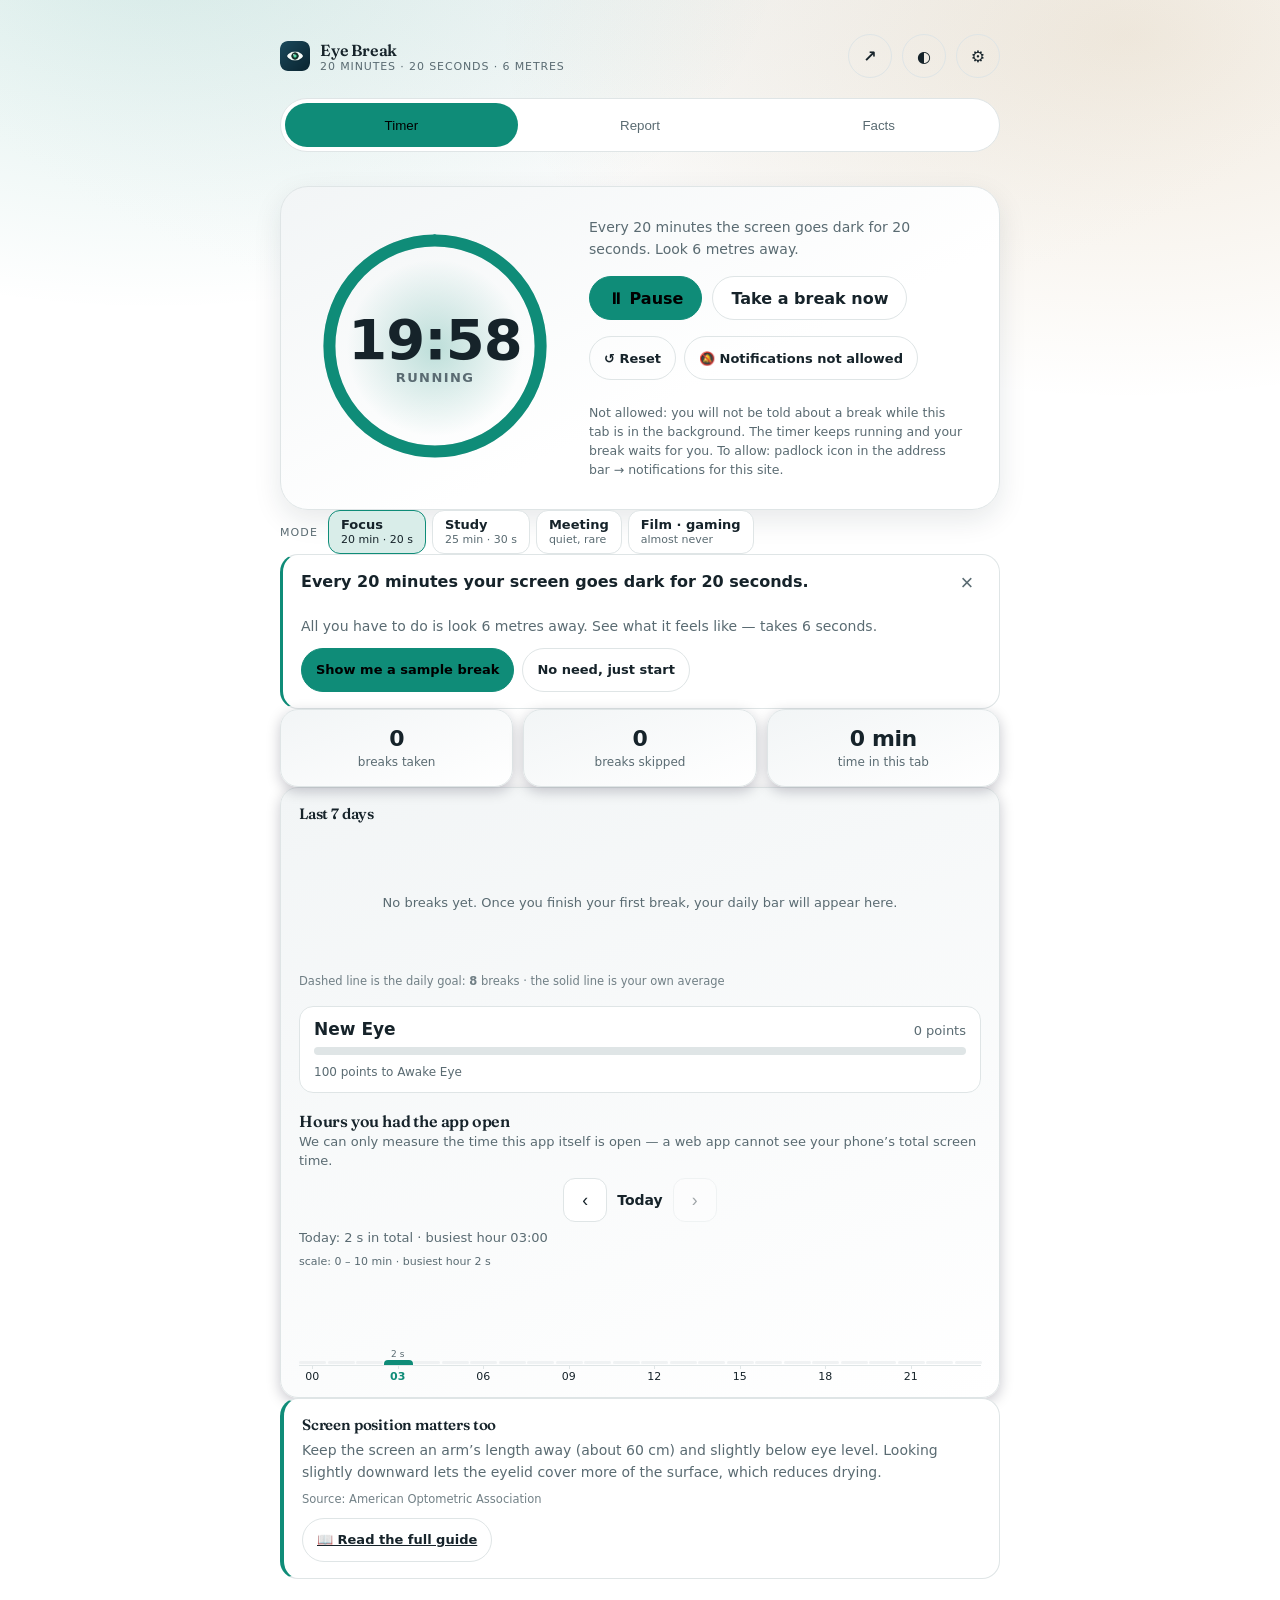
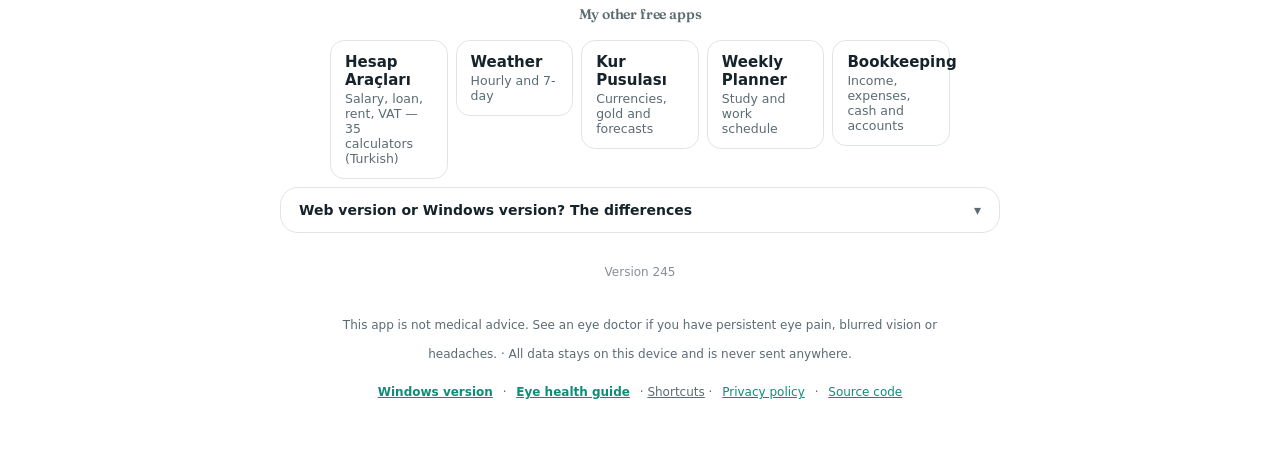
==== commit e61a3a82: "v245: vurgu zeminli yazi tek kaynaktan + tanimsiz CSS degiskeni nobetcisi Telefon bulgulari listesi " ====
--- a/index.html
+++ b/index.html
@@ -34,7 +34,7 @@
 <meta name="mobile-web-app-capable" content="yes">
 <meta name="apple-mobile-web-app-status-bar-style" content="black-translucent">
 <meta name="apple-mobile-web-app-title" content="Göz Molası">
-<link rel="stylesheet" href="stil.css?s=v244">
+<link rel="stylesheet" href="stil.css?s=v245">
 <script type="application/ld+json">
 {
   "@context": "https://schema.org",
@@ -1134,17 +1134,17 @@
     </form>
   </dialog>
 
-  <script src="degisiklikler.js?s=v244"></script>
-  <script src="dil.js?s=v244"></script>
-  <script src="bilgiler.js?s=v244"></script>
-  <script src="bilgiler_en.js?s=v244"></script>
-  <script src="dunya.js?s=v244"></script>
-  <script src="egzersiz.js?s=v244"></script>
-  <script src="reklam.js?s=v244"></script>
-  <script src="kopru.js?s=v244"></script>
-  <script src="cekirdek.js?s=v244"></script>
-  <script src="mola_icerik.js?s=v244"></script>
-  <script src="arayuz.js?s=v244"></script>
+  <script src="degisiklikler.js?s=v245"></script>
+  <script src="dil.js?s=v245"></script>
+  <script src="bilgiler.js?s=v245"></script>
+  <script src="bilgiler_en.js?s=v245"></script>
+  <script src="dunya.js?s=v245"></script>
+  <script src="egzersiz.js?s=v245"></script>
+  <script src="reklam.js?s=v245"></script>
+  <script src="kopru.js?s=v245"></script>
+  <script src="cekirdek.js?s=v245"></script>
+  <script src="mola_icerik.js?s=v245"></script>
+  <script src="arayuz.js?s=v245"></script>
 <!-- UYGULAMA GERÇEKTEN BAŞLADI MI?
 
      Ölçüldü: önbellekte tek bir dosya eksik olunca (çevrimdışı,
--- a/stil.css
+++ b/stil.css
@@ -836,7 +836,18 @@
   transition: background .15s, color .15s;
 }
 .sekme:hover { color: var(--yazi); }
-.sekme.secili { background: var(--vurgu); color: var(--ana-yazi, #0d2b28); }
+/* SECILI SEKME YAZISI, DUGMEYLE AYNI KAYNAKTAN.
+
+   Burada `var(--ana-yazi, #0d2b28)` yaziyordu ve `--ana-yazi` BUTUN
+   depoda baska hicbir yerde tanimli degildi: her tema sessizce
+   #0d2b28 yedegine dusuyordu. Olculdu -- zeytin vurgusunda 2,41:1,
+   varsayilan vurguda 3,62:1; ikisi de 4,5 esiginin altinda.
+
+   `--vurgu-yazi` ise CALISAN mekanizma: vurgunun parlakligindan
+   siyah/beyaz secen JS her tema degisiminde onu kuruyor
+   (arayuz.js/vurguYazisiniTazele). Ikinci bir renk degiskeni
+   uretmek, ayrismasi icin ikinci bir firsat uretmek demek. */
+.sekme.secili { background: var(--vurgu); color: var(--vurgu-yazi, #001a16); }
 
 .bilgiler-giris {
   max-width: 720px;
@@ -992,7 +1003,10 @@
 }
 .uzun-mola-evet {
   background: var(--vurgu);
-  color: var(--zemin);
+  /* `--zemin` DEGIL: zemin, vurgunun uzerinde okunaklı olmak zorunda
+     degil. Olculdu -- beyaz temada 4,16:1, Acik temada 3,23:1.
+     Vurgu zeminli her yazi ayni kaynaktan: `--vurgu-yazi`. */
+  color: var(--vurgu-yazi, #001a16);
   border: 1px solid var(--vurgu);
   font-weight: 600;
 }
@@ -1955,7 +1969,12 @@
 .rapor-buyuk b { font-size: 2.6rem; line-height: 1; color: var(--vurgu); }
 .rapor-buyuk span { font-size: .9375rem; color: var(--yazi-soluk); }
 .rapor-fark { margin: 8px 0 0; font-size: .875rem; }
-.rapor-fark[data-yon="artis"] { color: var(--basari, var(--vurgu)); }
+/* HAYALET DEGISKEN KALDIRILDI. `--basari` hicbir temada tanimli
+   degil; uygulanan renk HER ZAMAN yedekti, yani `var(--vurgu)`.
+   Tanimsiz bir degiskeni birakmak "bir basari rengimiz var" izlenimi
+   verir ve bir sonraki kisi onu aramaya cikar. Palette boyle bir renk
+   YOK; olan neyse o yaziliyor. */
+.rapor-fark[data-yon="artis"] { color: var(--vurgu); }
 .rapor-kutucuklar {
   display: grid;
   grid-template-columns: repeat(2, 1fr);
@@ -2075,7 +2094,13 @@
   padding: 8px 10px;
   border: 1px solid var(--cizgi);
   border-radius: 10px;
-  background: var(--kart2, var(--kart));
+  /* `--kart2` DEGIL `--kart-2`. Butun temalar `--kart-2` tanimliyor
+     (stil.css:59, 67, 75, 84...); buradaki tiresiz yazim hicbir yerde
+     yok, yani kural sessizce yedege dusuyor ve bu oge KART ile AYNI
+     zemini aliyordu -- ayirt edilsin diye konan ikinci ton hic
+     uygulanmiyordu. Tek harflik fark, gozle bulunmasi en zor kusur
+     turu; nobetci buldu. */
+  background: var(--kart-2, var(--kart));
   font-size: .8125rem;
   line-height: 1.5;
 }
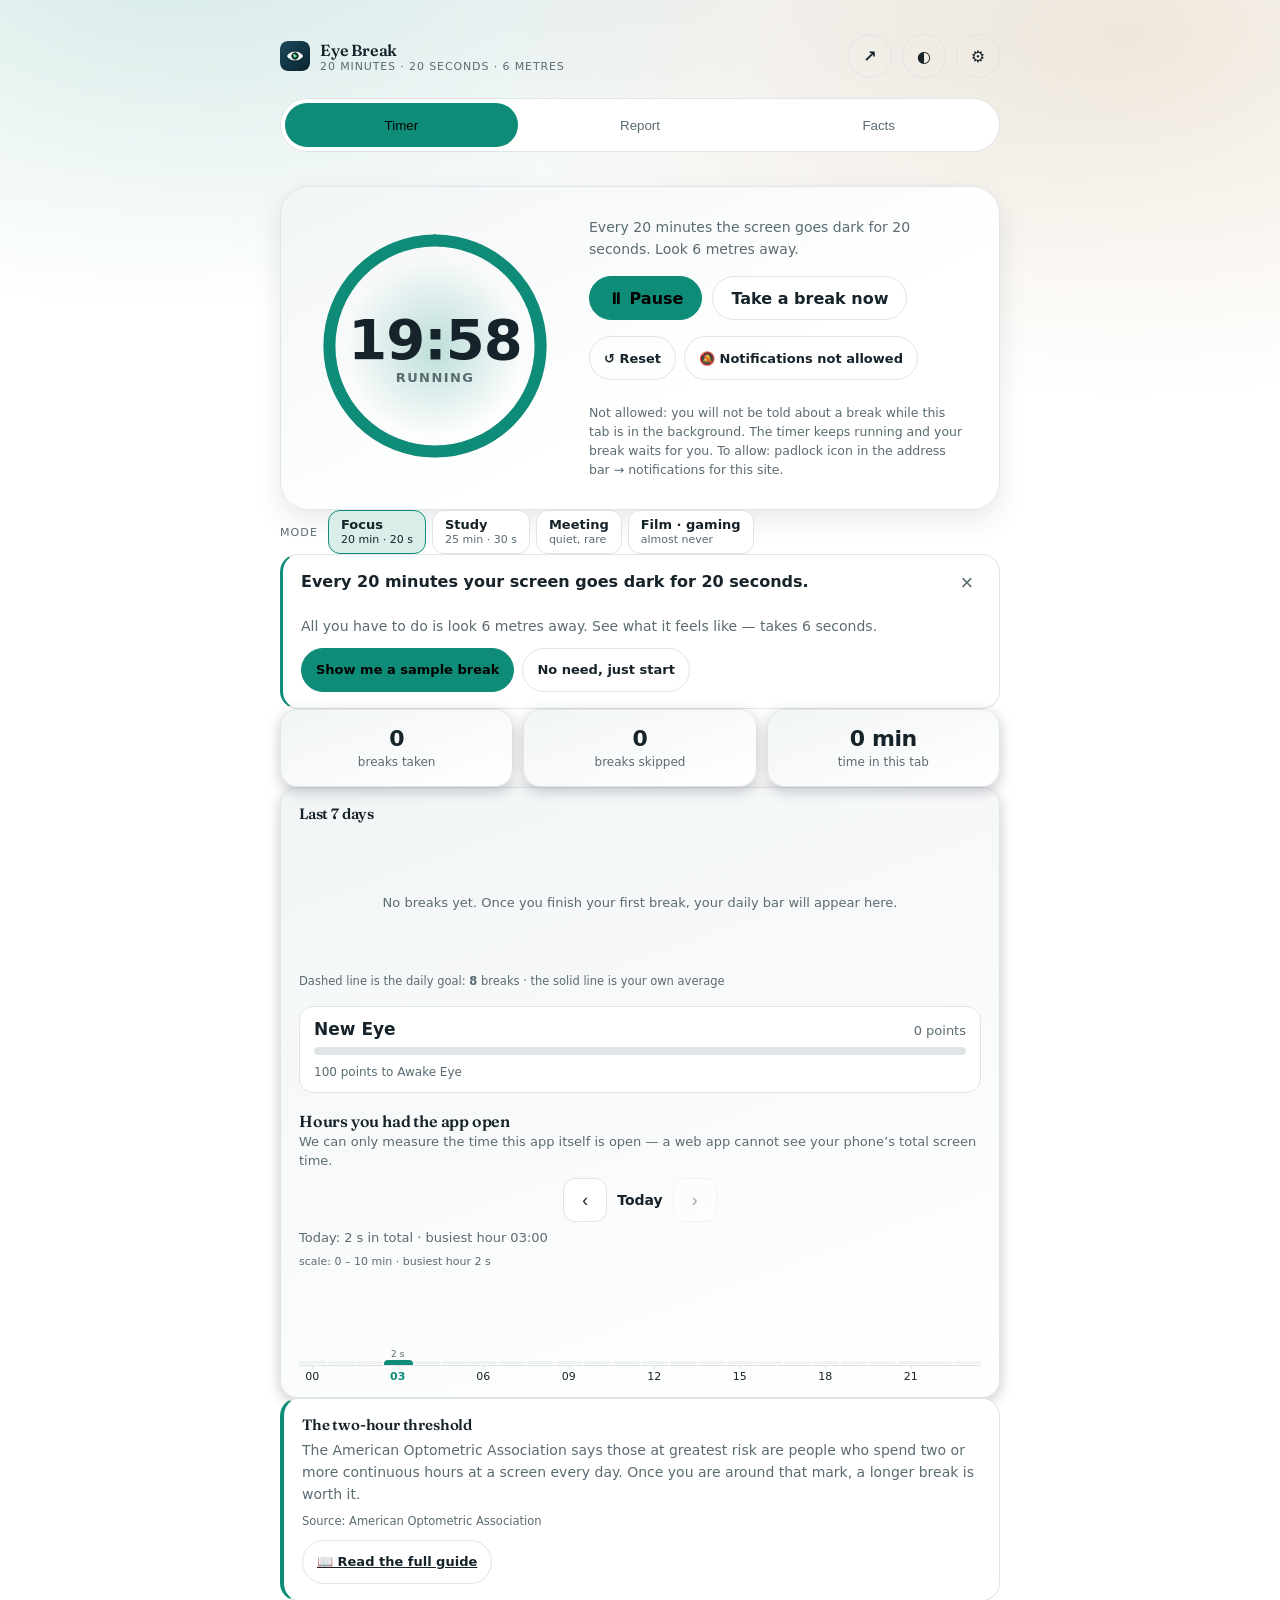
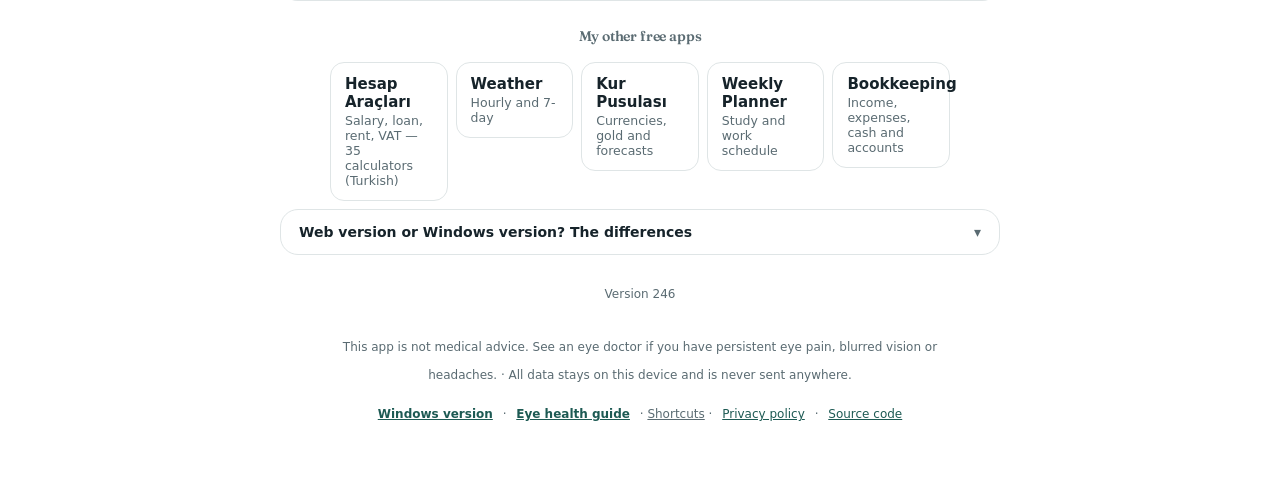
==== commit e40771b6: "v246: cift soldurma kaldirildi + baglanti rengi olculerek secildi Merkez `BULGU-KARSITLIK-07-09-2026" ====
--- a/index.html
+++ b/index.html
@@ -34,7 +34,7 @@
 <meta name="mobile-web-app-capable" content="yes">
 <meta name="apple-mobile-web-app-status-bar-style" content="black-translucent">
 <meta name="apple-mobile-web-app-title" content="Göz Molası">
-<link rel="stylesheet" href="stil.css?s=v245">
+<link rel="stylesheet" href="stil.css?s=v246">
 <script type="application/ld+json">
 {
   "@context": "https://schema.org",
@@ -1134,17 +1134,17 @@
     </form>
   </dialog>
 
-  <script src="degisiklikler.js?s=v245"></script>
-  <script src="dil.js?s=v245"></script>
-  <script src="bilgiler.js?s=v245"></script>
-  <script src="bilgiler_en.js?s=v245"></script>
-  <script src="dunya.js?s=v245"></script>
-  <script src="egzersiz.js?s=v245"></script>
-  <script src="reklam.js?s=v245"></script>
-  <script src="kopru.js?s=v245"></script>
-  <script src="cekirdek.js?s=v245"></script>
-  <script src="mola_icerik.js?s=v245"></script>
-  <script src="arayuz.js?s=v245"></script>
+  <script src="degisiklikler.js?s=v246"></script>
+  <script src="dil.js?s=v246"></script>
+  <script src="bilgiler.js?s=v246"></script>
+  <script src="bilgiler_en.js?s=v246"></script>
+  <script src="dunya.js?s=v246"></script>
+  <script src="egzersiz.js?s=v246"></script>
+  <script src="reklam.js?s=v246"></script>
+  <script src="kopru.js?s=v246"></script>
+  <script src="cekirdek.js?s=v246"></script>
+  <script src="mola_icerik.js?s=v246"></script>
+  <script src="arayuz.js?s=v246"></script>
 <!-- UYGULAMA GERÇEKTEN BAŞLADI MI?
 
      Ölçüldü: önbellekte tek bir dosya eksik olunca (çevrimdışı,
--- a/stil.css
+++ b/stil.css
@@ -601,7 +601,11 @@
   align-items: center;
 }
 .bilgi-kart p  { margin: 0; font-size: 0.875rem; line-height: 1.55; color: var(--yazi-soluk); }
-.kaynak { display: block; margin-top: 8px; font-size: 0.71875rem; color: var(--yazi-soluk); opacity: 0.85; }
+/* CIFT SOLDURMA YOK. `--yazi-soluk` zaten karsitligi olculmus
+   soluk bir token; ustune `opacity` binince ekranda gorunen renk
+   baska bir renk oluyor ve olcum 4,02-4,32'ye dusuyordu (esik 4,5).
+   Solukluk isteniyorsa yeri token, saydamlik degil. */
+.kaynak { display: block; margin-top: 8px; font-size: 0.71875rem; color: var(--yazi-soluk); }
 
 /* ---------------- Uyarı balonu ---------------- */
 .uyari-balon {
@@ -1049,8 +1053,11 @@
   margin: 12px 0 0;
   text-align: center;
   font-size: 0.75rem;
+  /* CIFT SOLDURMA YOK (bkz. `.kaynak`). `--yazi-soluk` zaten soluk;
+     ustune 0,75 saydamlik binince olculen karsitlik 3,28'e dusuyordu.
+     Surum numarasi kucuk bir yazi, ama okunamayan bir surum numarasi
+     "hangi surumdeyim" sorusunu cevaplamaz. */
   color: var(--yazi-soluk);
-  opacity: 0.75;
 }
 
 .konum-notu {
@@ -1705,7 +1712,7 @@
   letter-spacing: 1.2px;
   text-transform: uppercase;
   color: var(--yazi-soluk);
-  opacity: 0.75;
+  /* opacity KALDIRILDI — cift soldurma; olculdu 3,35 (esik 4,5). */
   margin-bottom: 6px;
 }
 .reklam-alani ins { max-width: 100%; }
@@ -1735,7 +1742,14 @@
   max-width: 620px;
   line-height: 1.6;
 }
-.alt-bilgi a { color: var(--vurgu); }
+/* BAGLANTI RENGI VURGUDAN TURETILIYOR AMA YAZIYA DOGRU CEKILIYOR.
+
+   Duz `var(--vurgu)` olculdu: 3,23 (esik 4,5) -- on yedi temanin
+   bircogunda vurgu, zemine gore yeterince ayrilmiyor. Vurguyu tumden
+   birakmak baglantilarin kimligini siler; `color-mix` hue'yu koruyup
+   yaziya dogru cekiyor, yani her temada zeminden uzaklasiyor. Oran
+   olculerek secildi, tahminle degil. */
+.alt-bilgi a { color: color-mix(in oklab, var(--vurgu) 55%, var(--yazi)); }
 
 /* ---------------- Erişilebilirlik ---------------- */
 /* Hareket hassasiyeti olan kullanıcılar için tüm animasyonları kes */
@@ -2547,7 +2561,7 @@
   padding: 8px 10px;
   font-size: 0.82rem;
   line-height: 1.45;
-  opacity: 0.85;
+  /* opacity KALDIRILDI — cift soldurma (bkz. `.kaynak`). */
   border-left: 3px solid var(--vurgu, #7c6cf0);
   border-radius: 4px;
 }
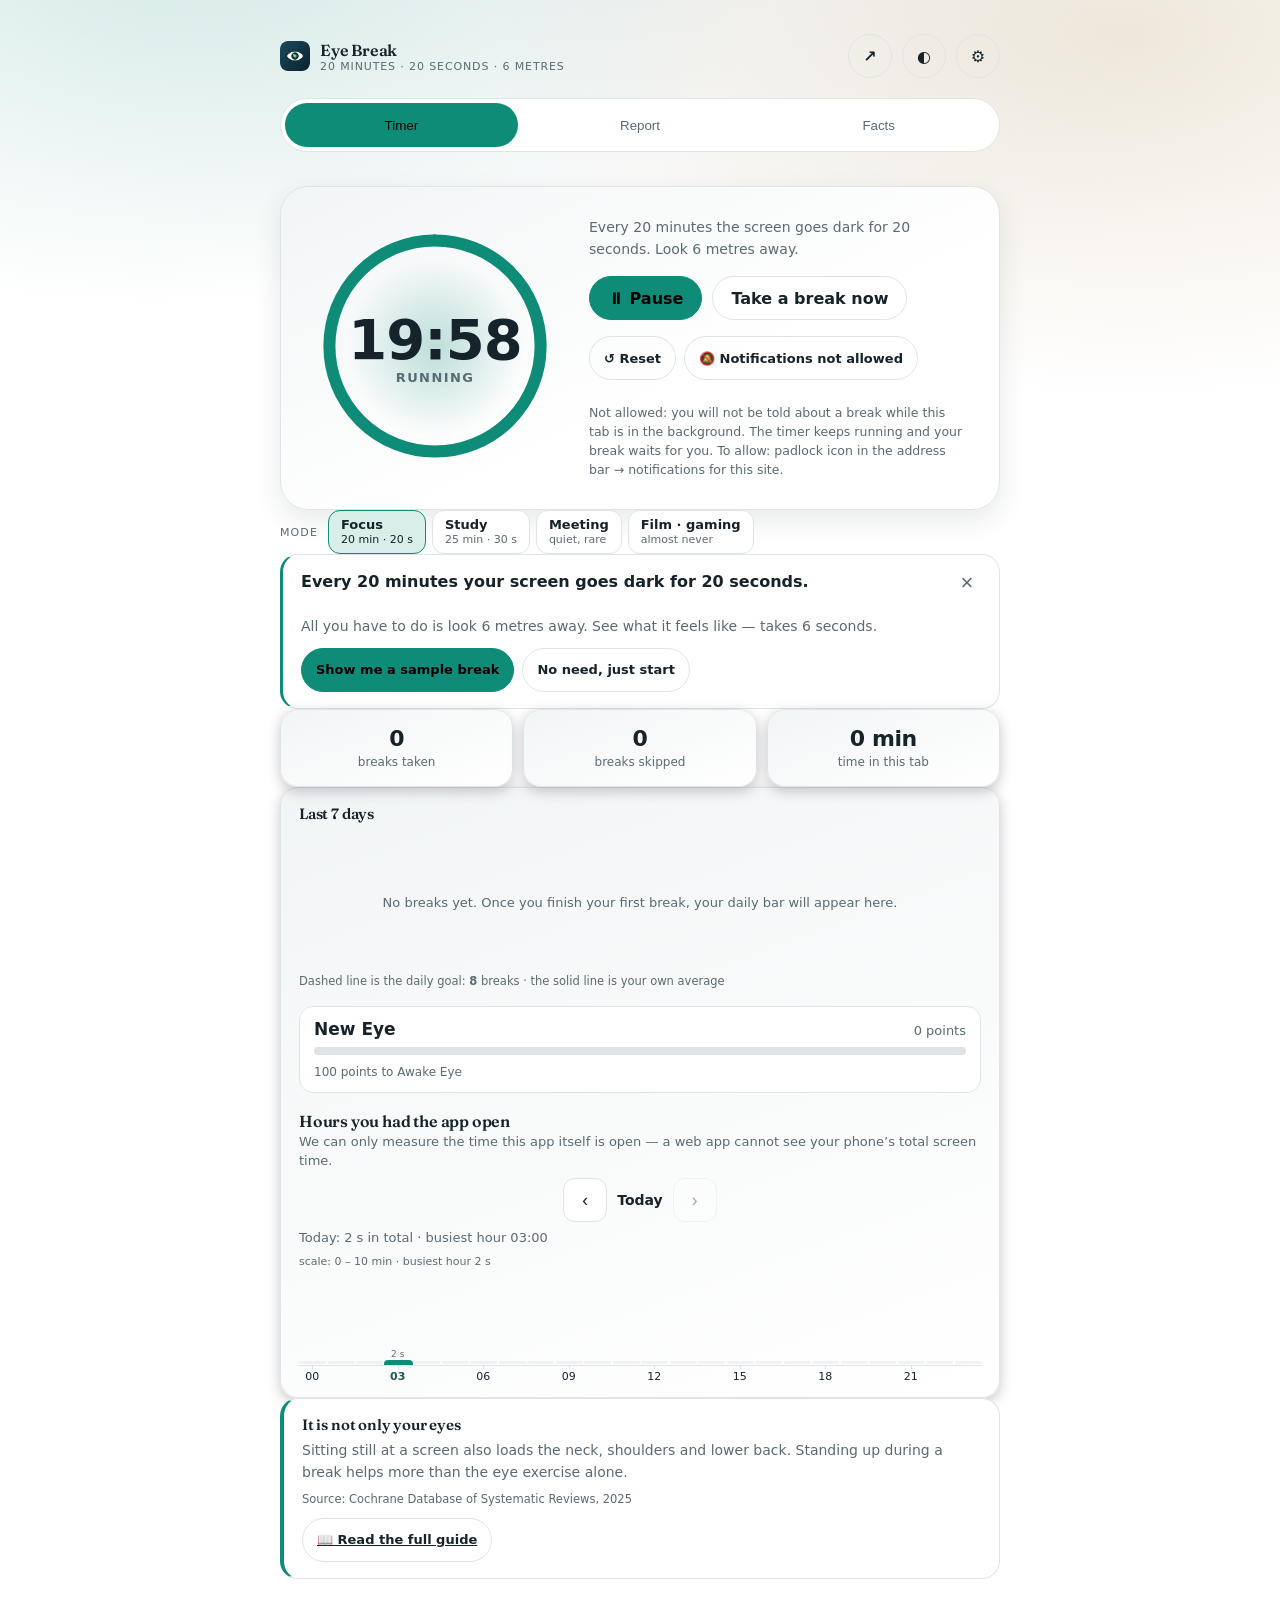
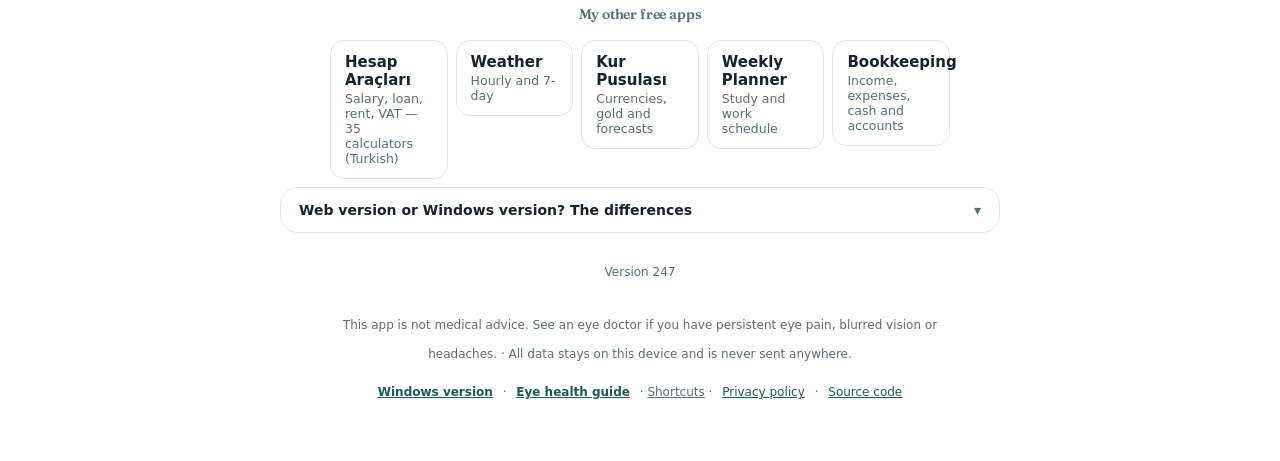
==== commit 906c7d6f: "v247: vurgu renkli YAZI icin tek token — 17 temada esik alti yazi kalmadi Merkez benim projemde bir " ====
--- a/index.html
+++ b/index.html
@@ -34,7 +34,7 @@
 <meta name="mobile-web-app-capable" content="yes">
 <meta name="apple-mobile-web-app-status-bar-style" content="black-translucent">
 <meta name="apple-mobile-web-app-title" content="Göz Molası">
-<link rel="stylesheet" href="stil.css?s=v246">
+<link rel="stylesheet" href="stil.css?s=v247">
 <script type="application/ld+json">
 {
   "@context": "https://schema.org",
@@ -1134,17 +1134,17 @@
     </form>
   </dialog>
 
-  <script src="degisiklikler.js?s=v246"></script>
-  <script src="dil.js?s=v246"></script>
-  <script src="bilgiler.js?s=v246"></script>
-  <script src="bilgiler_en.js?s=v246"></script>
-  <script src="dunya.js?s=v246"></script>
-  <script src="egzersiz.js?s=v246"></script>
-  <script src="reklam.js?s=v246"></script>
-  <script src="kopru.js?s=v246"></script>
-  <script src="cekirdek.js?s=v246"></script>
-  <script src="mola_icerik.js?s=v246"></script>
-  <script src="arayuz.js?s=v246"></script>
+  <script src="degisiklikler.js?s=v247"></script>
+  <script src="dil.js?s=v247"></script>
+  <script src="bilgiler.js?s=v247"></script>
+  <script src="bilgiler_en.js?s=v247"></script>
+  <script src="dunya.js?s=v247"></script>
+  <script src="egzersiz.js?s=v247"></script>
+  <script src="reklam.js?s=v247"></script>
+  <script src="kopru.js?s=v247"></script>
+  <script src="cekirdek.js?s=v247"></script>
+  <script src="mola_icerik.js?s=v247"></script>
+  <script src="arayuz.js?s=v247"></script>
 <!-- UYGULAMA GERÇEKTEN BAŞLADI MI?
 
      Ölçüldü: önbellekte tek bir dosya eksik olunca (çevrimdışı,
--- a/stil.css
+++ b/stil.css
@@ -676,6 +676,22 @@
    her temada tanimli; takma ad olarak baglandi - ikinci bir palet
    tanimlamak ikisinin ayrismasi demekti. */
 :root { --soluk: var(--yazi-soluk); }
+
+/* VURGU RENKLI YAZI ICIN AYRI TOKEN — TEK TANIM.
+
+   `--vurgu` bir ZEMIN/CERCEVE rengi olarak tasarlandi; zeminin
+   uzerinde YAZI olarak kullanildiginda on yedi temanin cogunda
+   4,5 esigini tutmuyor (olculdu: baglantilar 3,23, `td.evet` 3,46).
+
+   Vurguyu tumden birakmak o yazilarin kimligini siler; karisim hue'yu
+   koruyup yaziya dogru cekiyor, yani her temada zeminden uzaklasiyor.
+   Oran tahminle degil OLCULEREK secildi (17 tema supurmesi).
+
+   NIYE TEK TOKEN: ayni karisimi her kurala elle yazmak, K-102'nin ta
+   kendisi olurdu -- biri degisir, otekiler geride kalir. Simge,
+   cerceve ve buyuk baslik gibi 4,5 esigine tabi OLMAYAN yerler
+   `--vurgu` kullanmaya devam ediyor. */
+:root { --vurgu-metin: color-mix(in oklab, var(--vurgu) 55%, var(--yazi)); }
 
 [hidden] { display: none !important; }
 
@@ -1749,7 +1765,7 @@
    birakmak baglantilarin kimligini siler; `color-mix` hue'yu koruyup
    yaziya dogru cekiyor, yani her temada zeminden uzaklasiyor. Oran
    olculerek secildi, tahminle degil. */
-.alt-bilgi a { color: color-mix(in oklab, var(--vurgu) 55%, var(--yazi)); }
+.alt-bilgi a { color: var(--vurgu-metin); }
 
 /* ---------------- Erişilebilirlik ---------------- */
 /* Hareket hassasiyeti olan kullanıcılar için tüm animasyonları kes */
@@ -2189,7 +2205,11 @@
    karsiligi. Renk TEK BASINA anlam tasimiyor - ayni bilgi kalin yazi
    ve yazinin kendisiyle de veriliyor. */
 .saatlik-eksen span[data-yogun="1"] {
-  color: var(--vurgu);
+  /* Olculdu: `var(--vurgu)` ile 3,23 (Acik tema) -- ve bu bir SAAT
+     ETIKETI, yani okunmasi gereken sey. Ustundeki yorum "saat etiketi
+     grafigin susu degil" diyor; en yogun saat, en cok okunmasi
+     gereken etiket olup en dusuk karsitliga sahipti. */
+  color: var(--vurgu-metin);
   font-weight: 700;
 }
 
@@ -2486,7 +2506,8 @@
   color: var(--yazi-soluk); font-weight: 600; white-space: nowrap;
 }
 .karsilastirma tbody tr:last-child td { border-bottom: 0; }
-.karsilastirma td.evet  { color: var(--vurgu); font-weight: 600; }
+/* Olculdu: `var(--vurgu)` ile 3,46 (Acik tema). Yazi, zemin uzerinde. */
+.karsilastirma td.evet  { color: var(--vurgu-metin); font-weight: 600; }
 .karsilastirma td.hayir { color: var(--yazi-soluk); }
 .kucuk-not { font-size: 0.78125rem !important; line-height: 1.6; }
 .karsilastirma .dugme { align-self: flex-start; }
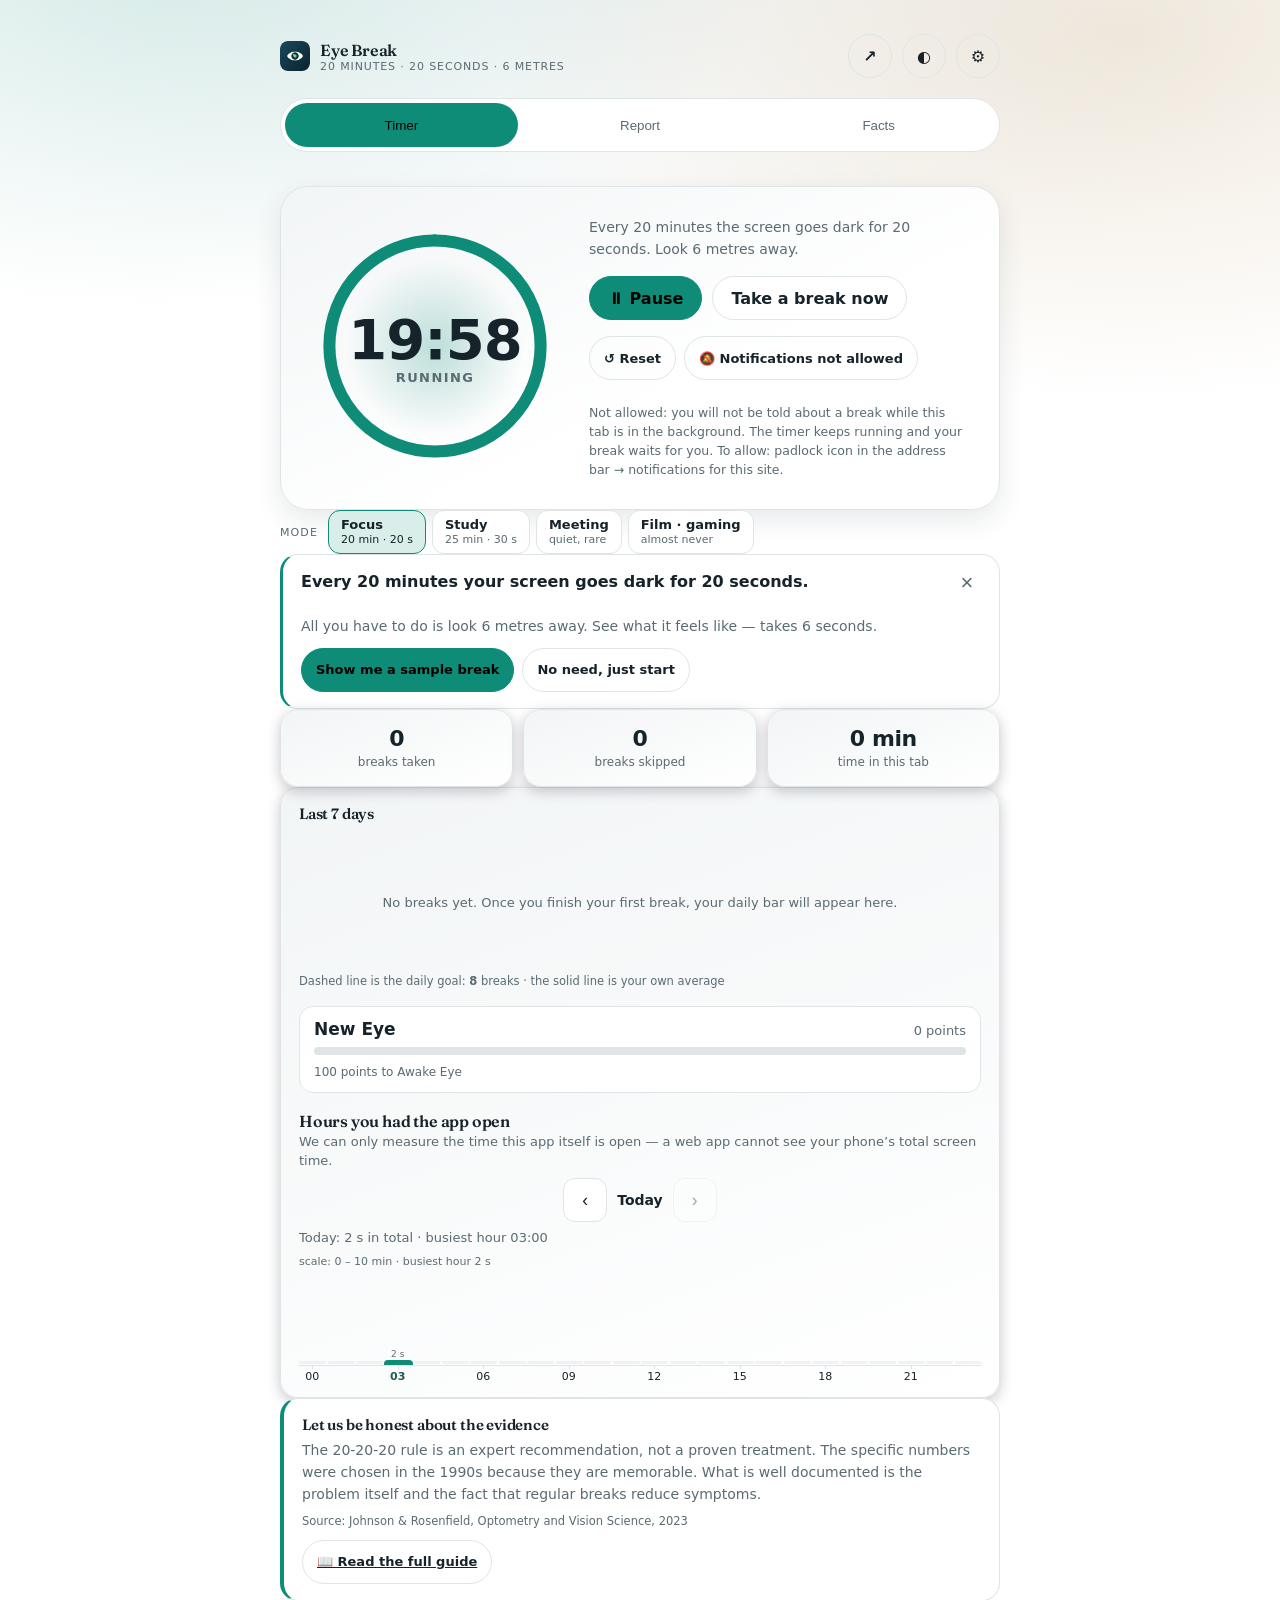
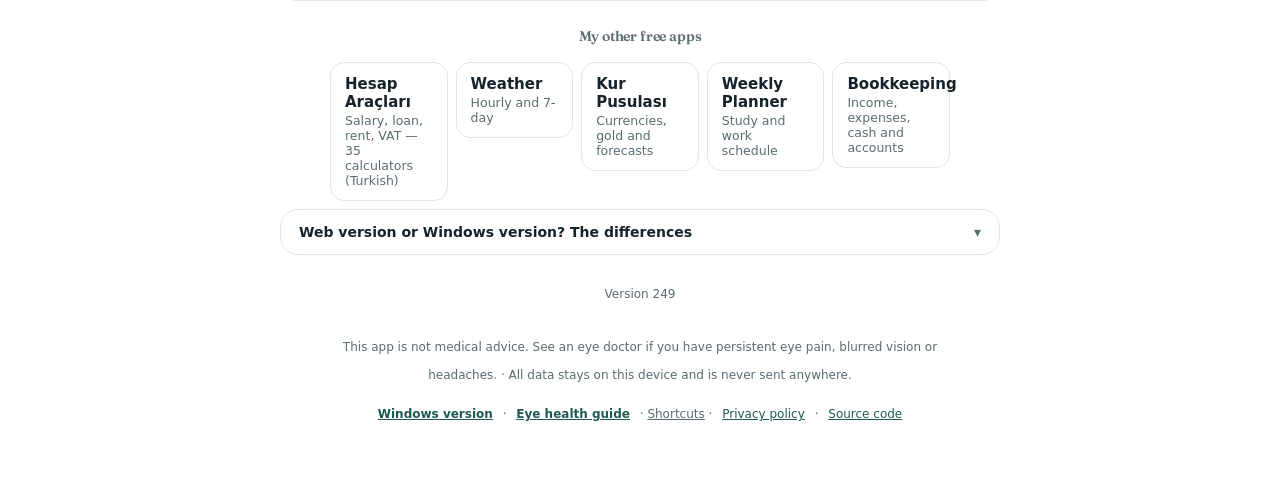
==== commit 1c06fda0: "v249: askidaki sekme kullaniciyi kilitlemiyor + masaustu dagilimi arsivleniyor WEB (yayina gidiyor) " ====
--- a/index.html
+++ b/index.html
@@ -34,7 +34,7 @@
 <meta name="mobile-web-app-capable" content="yes">
 <meta name="apple-mobile-web-app-status-bar-style" content="black-translucent">
 <meta name="apple-mobile-web-app-title" content="Göz Molası">
-<link rel="stylesheet" href="stil.css?s=v247">
+<link rel="stylesheet" href="stil.css?s=v249">
 <script type="application/ld+json">
 {
   "@context": "https://schema.org",
@@ -1134,17 +1134,17 @@
     </form>
   </dialog>
 
-  <script src="degisiklikler.js?s=v247"></script>
-  <script src="dil.js?s=v247"></script>
-  <script src="bilgiler.js?s=v247"></script>
-  <script src="bilgiler_en.js?s=v247"></script>
-  <script src="dunya.js?s=v247"></script>
-  <script src="egzersiz.js?s=v247"></script>
-  <script src="reklam.js?s=v247"></script>
-  <script src="kopru.js?s=v247"></script>
-  <script src="cekirdek.js?s=v247"></script>
-  <script src="mola_icerik.js?s=v247"></script>
-  <script src="arayuz.js?s=v247"></script>
+  <script src="degisiklikler.js?s=v249"></script>
+  <script src="dil.js?s=v249"></script>
+  <script src="bilgiler.js?s=v249"></script>
+  <script src="bilgiler_en.js?s=v249"></script>
+  <script src="dunya.js?s=v249"></script>
+  <script src="egzersiz.js?s=v249"></script>
+  <script src="reklam.js?s=v249"></script>
+  <script src="kopru.js?s=v249"></script>
+  <script src="cekirdek.js?s=v249"></script>
+  <script src="mola_icerik.js?s=v249"></script>
+  <script src="arayuz.js?s=v249"></script>
 <!-- UYGULAMA GERÇEKTEN BAŞLADI MI?
 
      Ölçüldü: önbellekte tek bir dosya eksik olunca (çevrimdışı,
--- a/stil.css
+++ b/stil.css
@@ -2518,7 +2518,13 @@
 .ikinci-sekme {
   position: fixed;
   inset: 0;
-  z-index: 90;
+  /* MOLA PERDESININ USTUNDE (100 > 90 idi).
+
+     Ikinci kat guvenlik: birinci kat, askidaki sekmenin mola ekranini
+     hic acmamasi (arayuz.js/molaEkraniAc). Yine de bir yoldan acilirsa
+     cikis dugmesi perdenin ALTINDA kalmamali -- kullanicinin kacis
+     yolu, kacmasi gereken seyin altinda duramaz. */
+  z-index: 110;
   display: flex;
   align-items: center;
   justify-content: center;
@@ -2609,3 +2615,20 @@
    yapmıyor, kural yalnızca yer daraldığında devreye giriyor. */
 #sekmeSayac *,
 #sekmeBilgiler * { min-width: 0; }
+
+/* DOKUNMA HEDEFI, TASMA DUZELTMESINDEN SONRA GERI ALINIYOR.
+
+   Ustteki `#sekmeSayac * / #sekmeBilgiler *` kurali tasmayi onlemek
+   icin kondu ve ise yariyor -- ama id tasidigi icin tek sinifli
+   `.durum-notu-kapat { min-width: 44px }` kuralindan GUCLU ve onu
+   sessizce geciyor. Olculdu (07.09.2026): kapatma dugmesi 24x44
+   piksel, WCAG 2.5.8 alt siniri 44x44.
+
+   Bir duzeltmenin baska bir duzeltmeyi ezmesi, ikisi de dogru
+   yazilmis olsa bile olur; yakalayan sey `sinama_cekirdek`in dokunma
+   hedefi denetimi oldu. Genel kurali daraltmak yerine (tasma geri
+   gelirdi) hedef yeniden bildiriliyor -- yalniz DUGMELER icin. */
+#sekmeSayac .durum-notu-kapat,
+#sekmeBilgiler .durum-notu-kapat,
+#sekmeSayac .durum-notu-kapat *,
+#sekmeBilgiler .durum-notu-kapat * { min-width: 44px; }
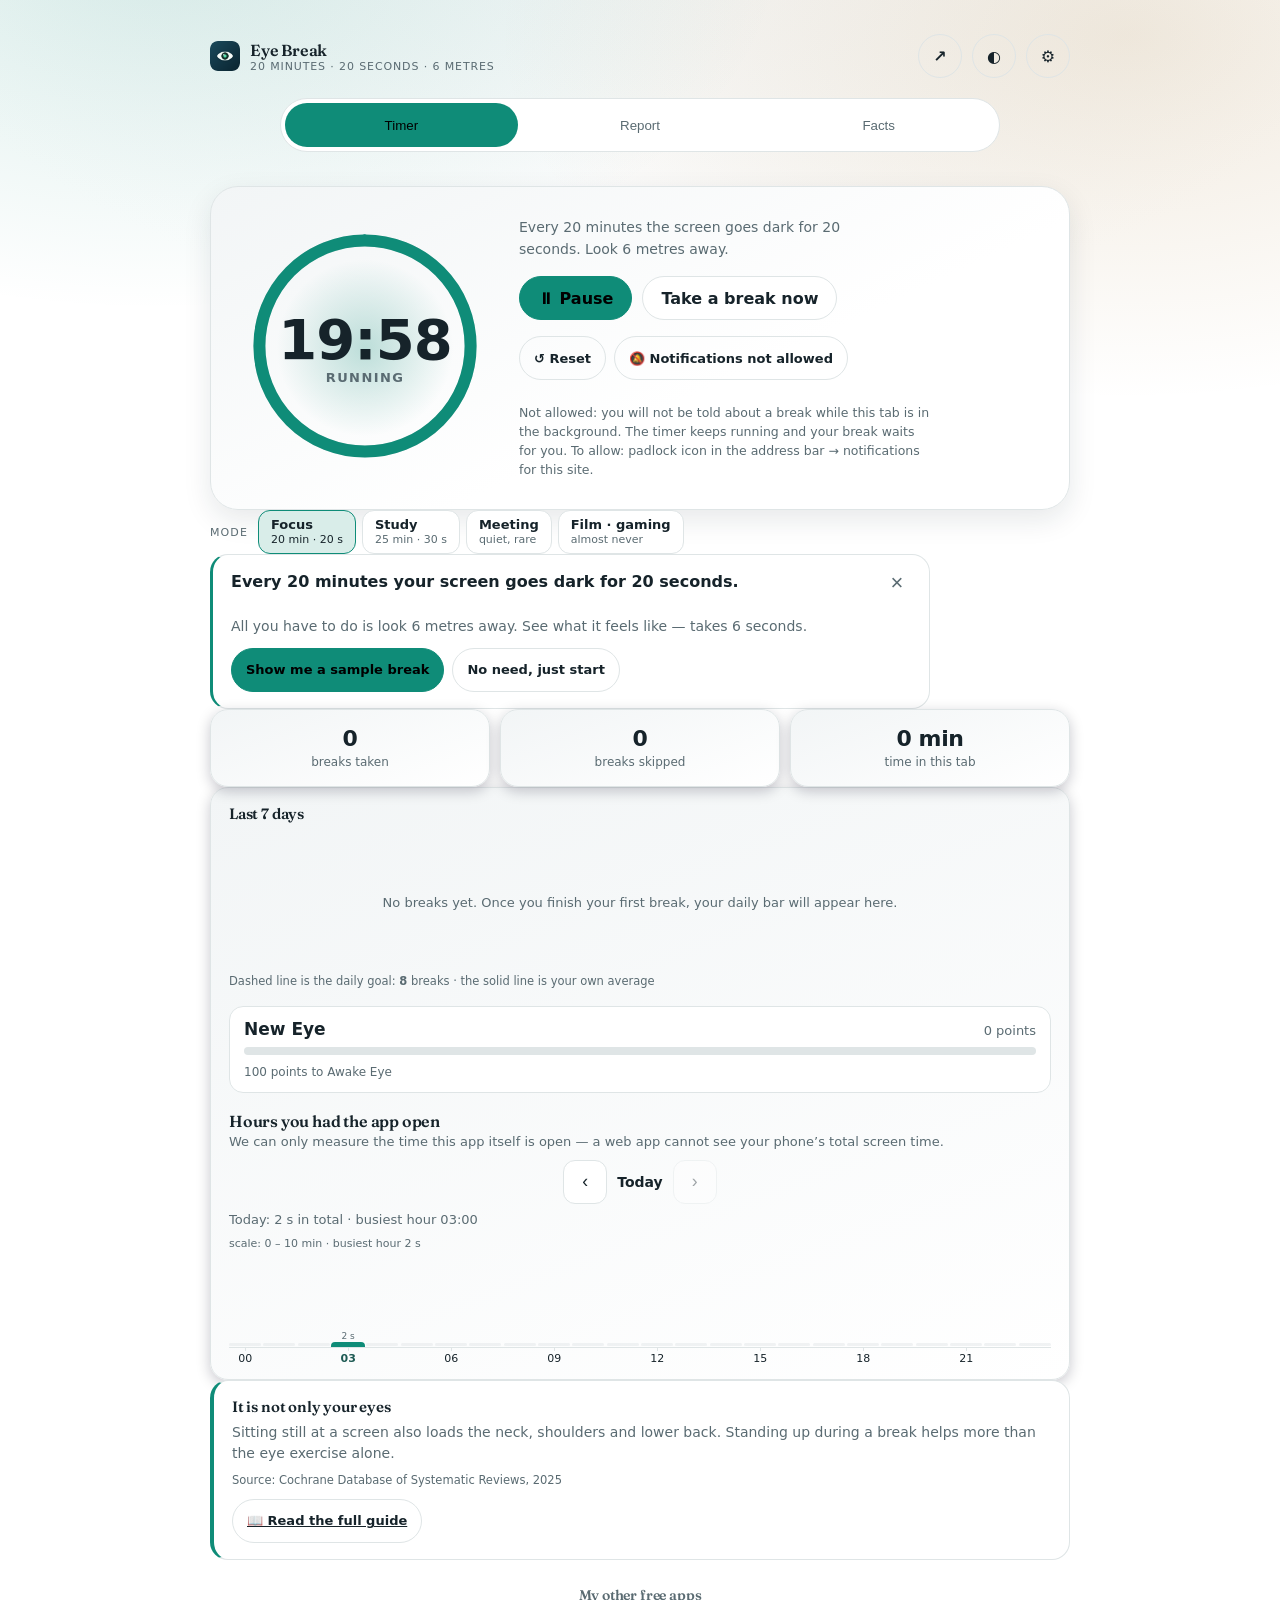
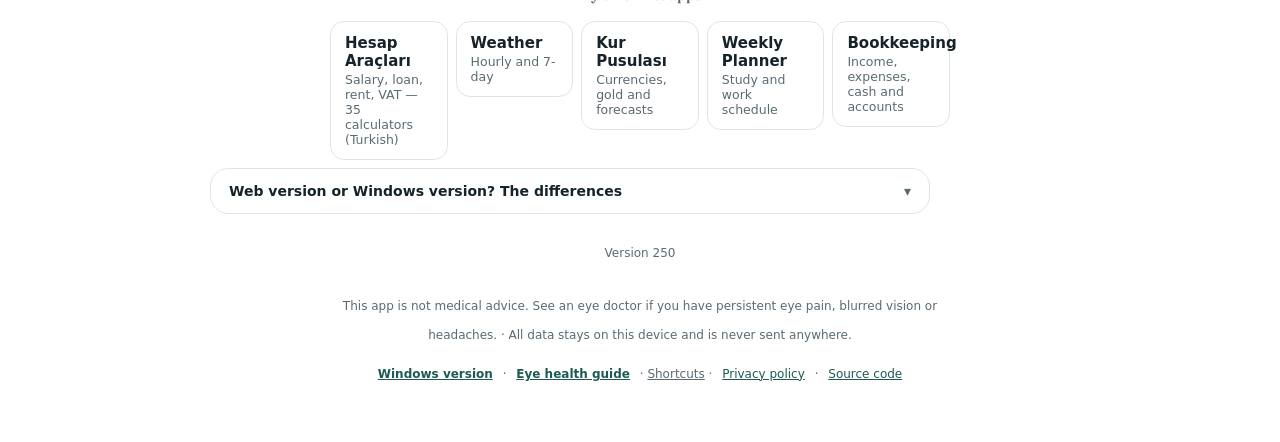
==== commit 035b2950: "v250: genis pencerede genisligi kullan + uygulama kipinde kurulum daveti cikmasin KULLANICI, yerelde" ====
--- a/index.html
+++ b/index.html
@@ -34,7 +34,7 @@
 <meta name="mobile-web-app-capable" content="yes">
 <meta name="apple-mobile-web-app-status-bar-style" content="black-translucent">
 <meta name="apple-mobile-web-app-title" content="Göz Molası">
-<link rel="stylesheet" href="stil.css?s=v249">
+<link rel="stylesheet" href="stil.css?s=v250">
 <script type="application/ld+json">
 {
   "@context": "https://schema.org",
@@ -1134,17 +1134,17 @@
     </form>
   </dialog>
 
-  <script src="degisiklikler.js?s=v249"></script>
-  <script src="dil.js?s=v249"></script>
-  <script src="bilgiler.js?s=v249"></script>
-  <script src="bilgiler_en.js?s=v249"></script>
-  <script src="dunya.js?s=v249"></script>
-  <script src="egzersiz.js?s=v249"></script>
-  <script src="reklam.js?s=v249"></script>
-  <script src="kopru.js?s=v249"></script>
-  <script src="cekirdek.js?s=v249"></script>
-  <script src="mola_icerik.js?s=v249"></script>
-  <script src="arayuz.js?s=v249"></script>
+  <script src="degisiklikler.js?s=v250"></script>
+  <script src="dil.js?s=v250"></script>
+  <script src="bilgiler.js?s=v250"></script>
+  <script src="bilgiler_en.js?s=v250"></script>
+  <script src="dunya.js?s=v250"></script>
+  <script src="egzersiz.js?s=v250"></script>
+  <script src="reklam.js?s=v250"></script>
+  <script src="kopru.js?s=v250"></script>
+  <script src="cekirdek.js?s=v250"></script>
+  <script src="mola_icerik.js?s=v250"></script>
+  <script src="arayuz.js?s=v250"></script>
 <!-- UYGULAMA GERÇEKTEN BAŞLADI MI?
 
      Ölçüldü: önbellekte tek bir dosya eksik olunca (çevrimdışı,
--- a/stil.css
+++ b/stil.css
@@ -1801,6 +1801,26 @@
 }
 
 /* ---------------- Geniş ekran ---------------- */
+/* GENIS PENCEREDE GENISLIGI KULLAN.
+
+   KULLANICI (07.09.2026), yerelden acilan uygulama penceresi icin:
+   "o guzel gozukmuyor".
+
+   OLCULDU: `.bat` pencereyi 900x780 aciyor, icerik 720 pikselde
+   kaliyor -- 180 piksel bos kenar, ve sayfa 2269 piksel uzunlugunda.
+   Telefon icin dogru olan dar sutun, masaustu penceresinde bosluga
+   bakmak ve bosuna kaydirmak demek.
+
+   Kartlarin GENISLIGI tek yerden geliyor ki biri buyurken oteki
+   geride kalmasin (bu depoda bilinen sinif). Dar ekranda hicbir sey
+   degismiyor: kural yalniz 900 pikselin ustunde acilir. */
+@media (min-width: 900px) {
+  .ust, .sayac-kart, .istatistik, .hafta-kart, .bilgi-kart, .kutu,
+  .kurulum-serit, .durum-notu, .kip-dugmeler {
+    max-width: 860px;
+  }
+}
+
 @media (min-width: 780px) {
   body { padding-top: 34px; gap: 20px; }
   .sayac-kart { flex-direction: row; padding: 30px 34px; gap: 34px; }
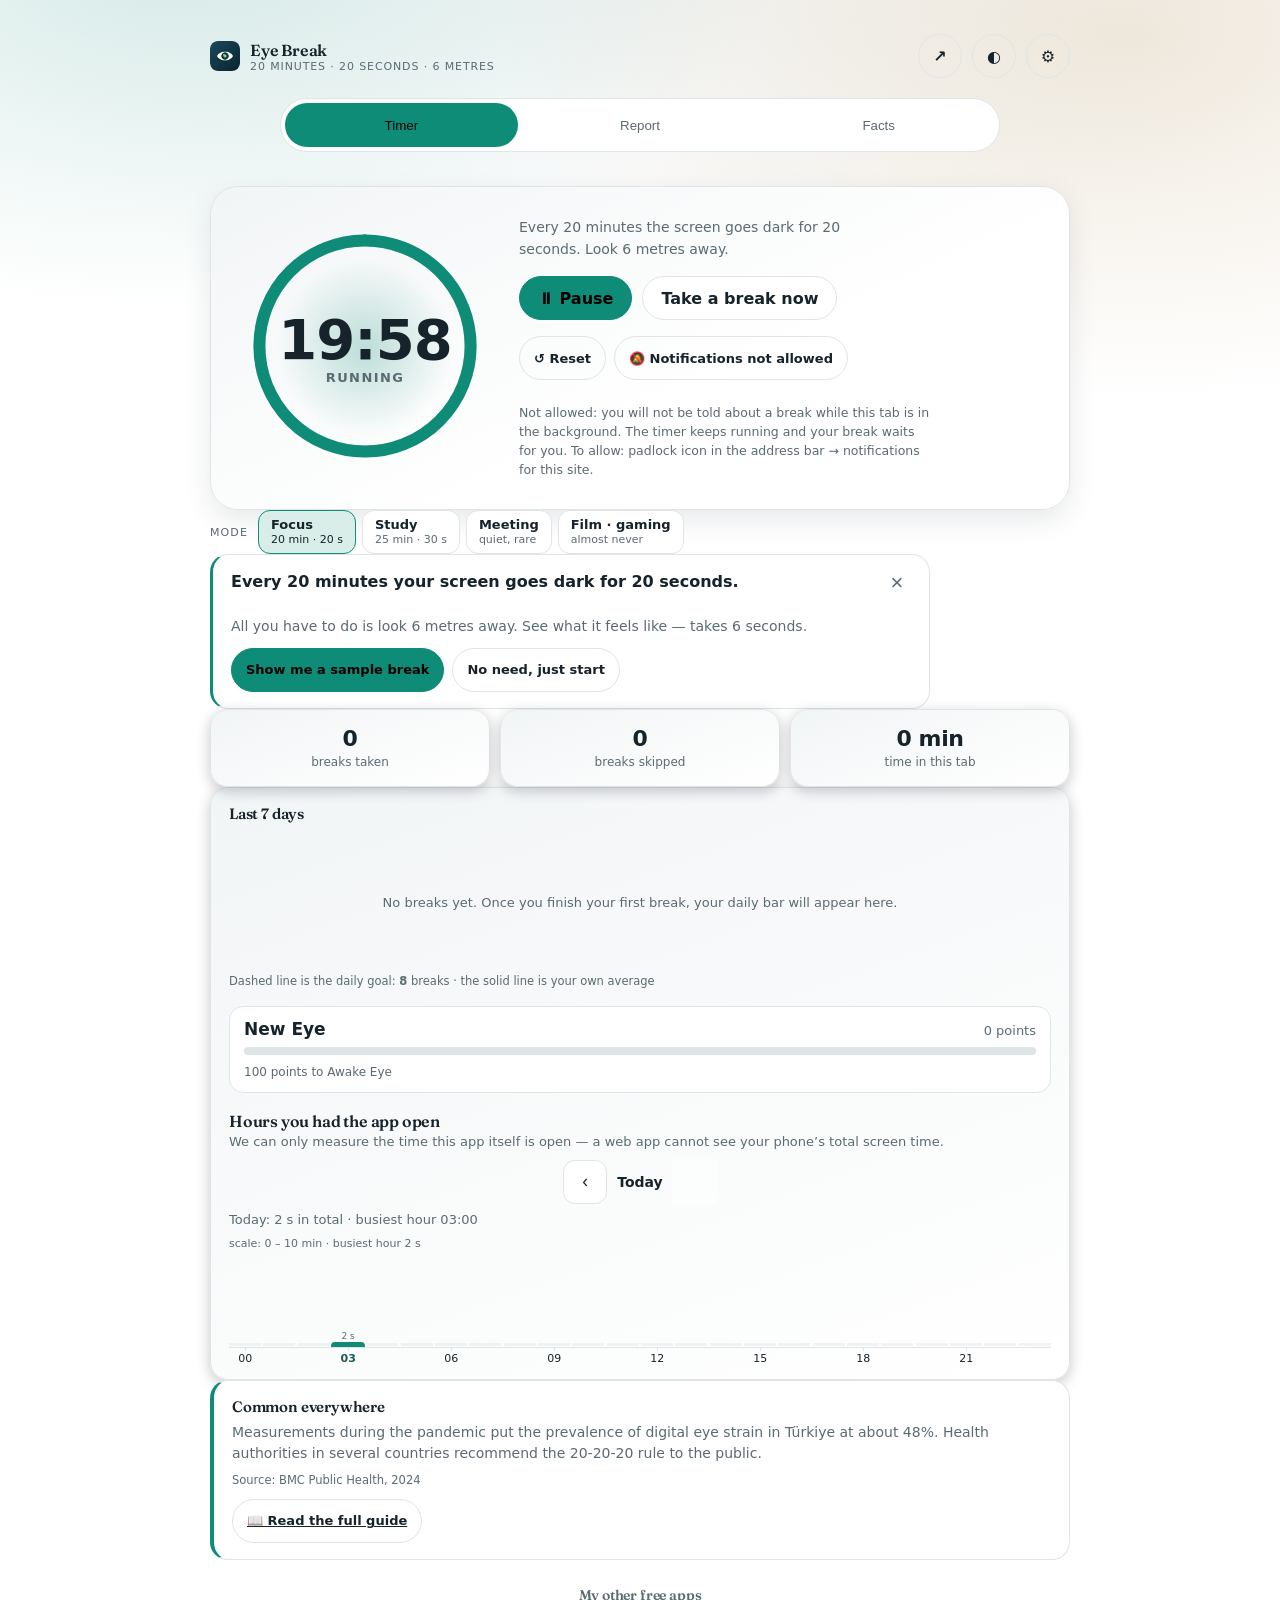
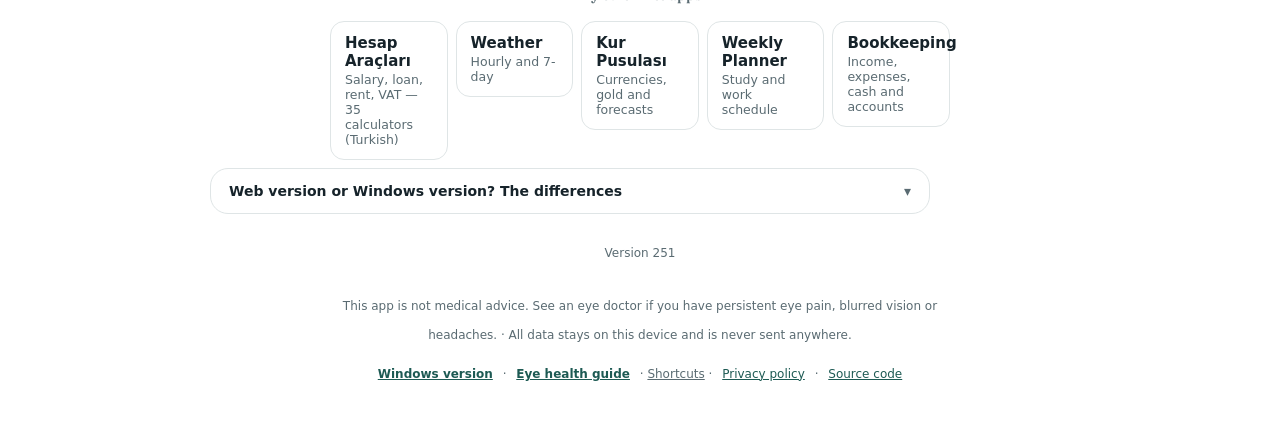
==== commit 530de002: "v251: gun donumu artik "sifirlandi" diye duyurulmuyor KULLANICI (08.09.2026), iki pencereyi yan yana" ====
--- a/index.html
+++ b/index.html
@@ -34,7 +34,7 @@
 <meta name="mobile-web-app-capable" content="yes">
 <meta name="apple-mobile-web-app-status-bar-style" content="black-translucent">
 <meta name="apple-mobile-web-app-title" content="Göz Molası">
-<link rel="stylesheet" href="stil.css?s=v250">
+<link rel="stylesheet" href="stil.css?s=v251">
 <script type="application/ld+json">
 {
   "@context": "https://schema.org",
@@ -1134,17 +1134,17 @@
     </form>
   </dialog>
 
-  <script src="degisiklikler.js?s=v250"></script>
-  <script src="dil.js?s=v250"></script>
-  <script src="bilgiler.js?s=v250"></script>
-  <script src="bilgiler_en.js?s=v250"></script>
-  <script src="dunya.js?s=v250"></script>
-  <script src="egzersiz.js?s=v250"></script>
-  <script src="reklam.js?s=v250"></script>
-  <script src="kopru.js?s=v250"></script>
-  <script src="cekirdek.js?s=v250"></script>
-  <script src="mola_icerik.js?s=v250"></script>
-  <script src="arayuz.js?s=v250"></script>
+  <script src="degisiklikler.js?s=v251"></script>
+  <script src="dil.js?s=v251"></script>
+  <script src="bilgiler.js?s=v251"></script>
+  <script src="bilgiler_en.js?s=v251"></script>
+  <script src="dunya.js?s=v251"></script>
+  <script src="egzersiz.js?s=v251"></script>
+  <script src="reklam.js?s=v251"></script>
+  <script src="kopru.js?s=v251"></script>
+  <script src="cekirdek.js?s=v251"></script>
+  <script src="mola_icerik.js?s=v251"></script>
+  <script src="arayuz.js?s=v251"></script>
 <!-- UYGULAMA GERÇEKTEN BAŞLADI MI?
 
      Ölçüldü: önbellekte tek bir dosya eksik olunca (çevrimdışı,
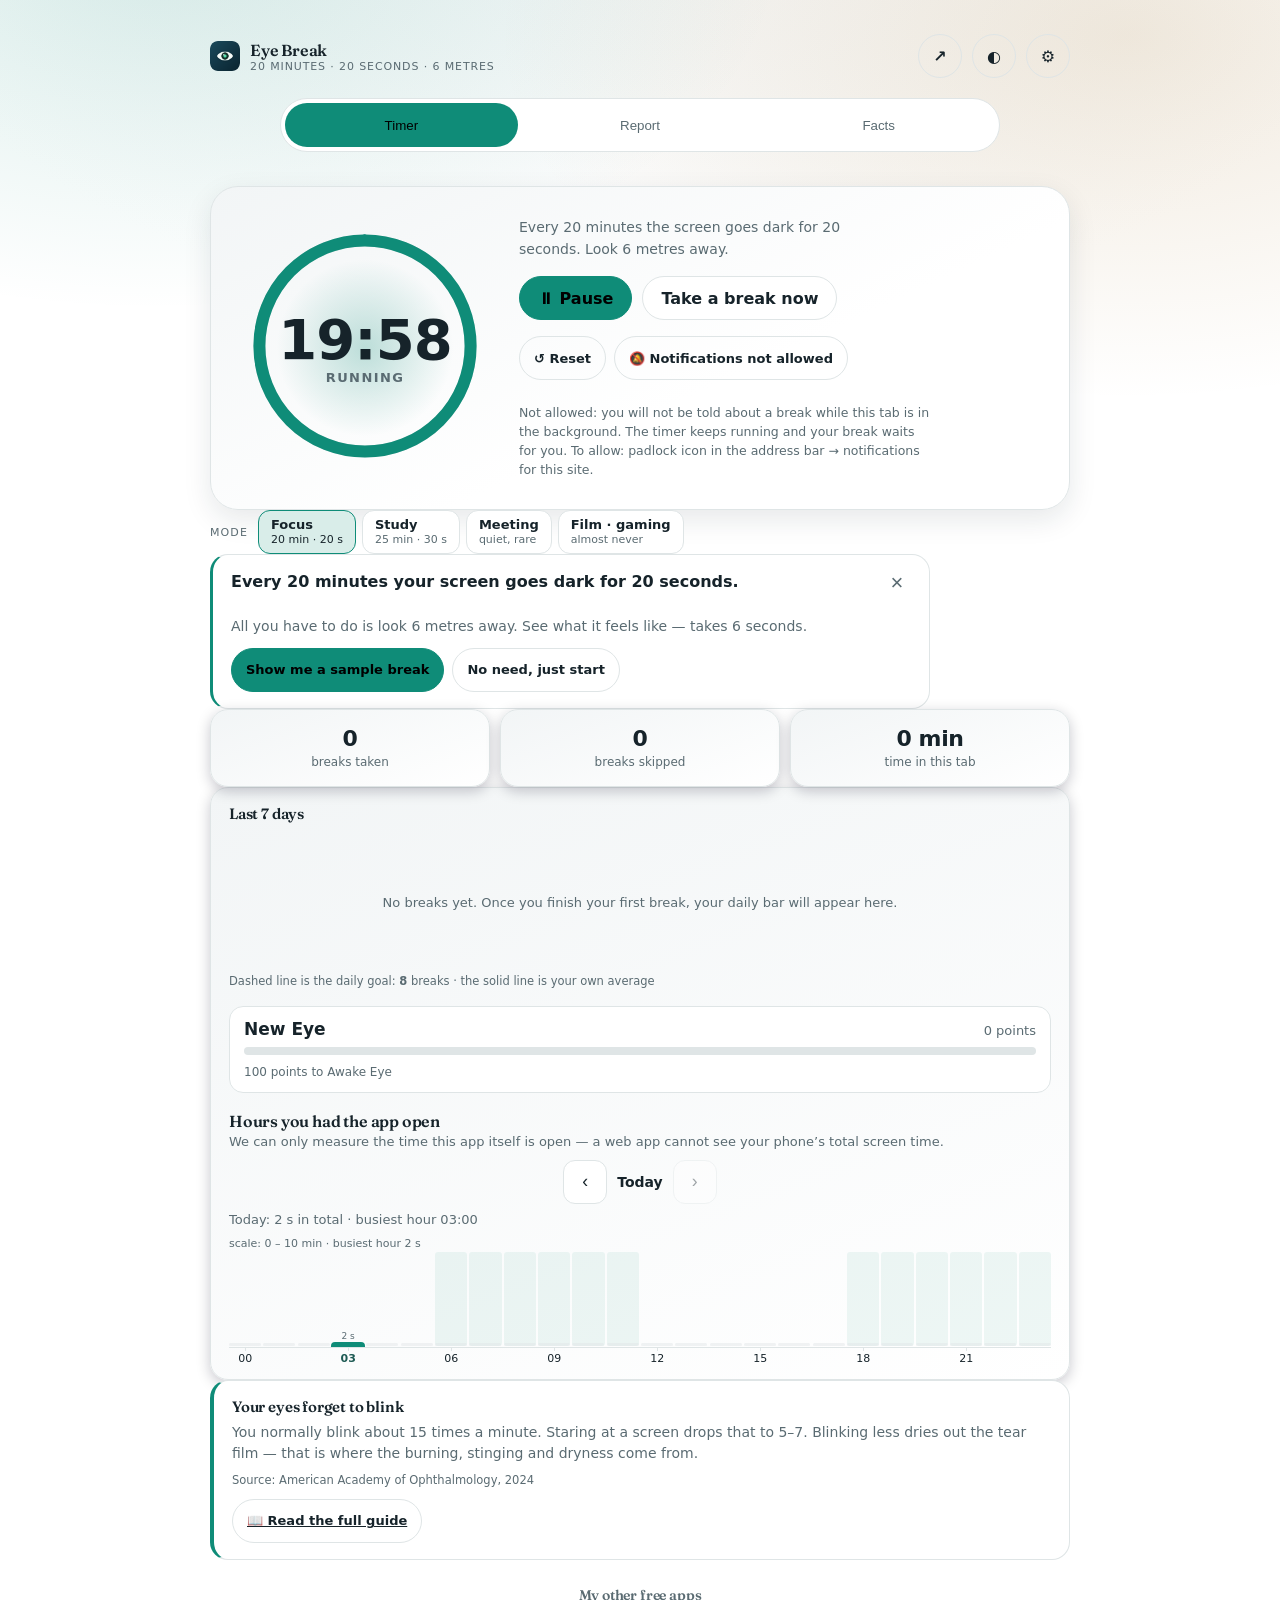
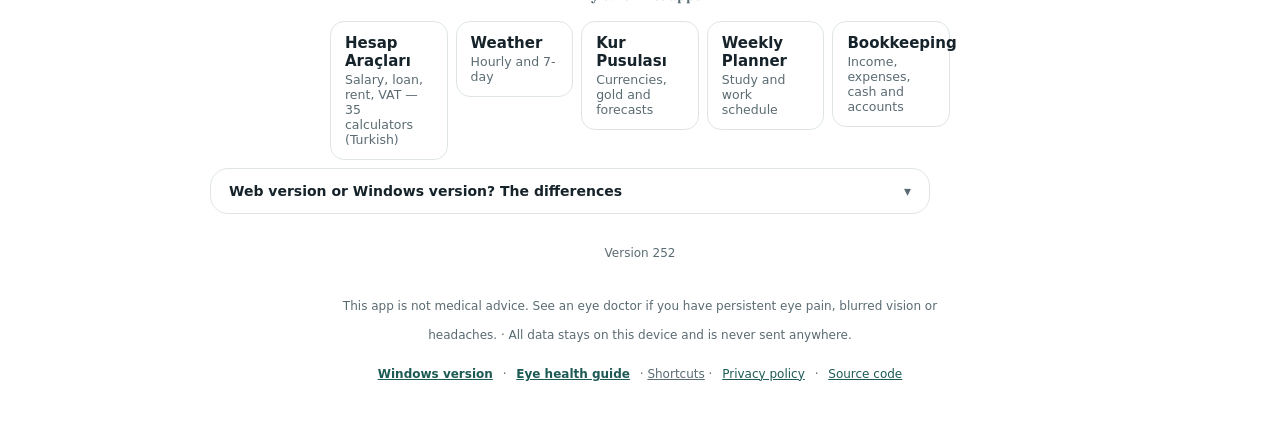
==== commit 13463326: "v252: saat grafiginde alti saatlik kusaklar -- "hangi cubuk hangi saat" KULLANICININ DORT TURDUR ACI" ====
--- a/index.html
+++ b/index.html
@@ -34,7 +34,7 @@
 <meta name="mobile-web-app-capable" content="yes">
 <meta name="apple-mobile-web-app-status-bar-style" content="black-translucent">
 <meta name="apple-mobile-web-app-title" content="Göz Molası">
-<link rel="stylesheet" href="stil.css?s=v251">
+<link rel="stylesheet" href="stil.css?s=v252">
 <script type="application/ld+json">
 {
   "@context": "https://schema.org",
@@ -1134,17 +1134,17 @@
     </form>
   </dialog>
 
-  <script src="degisiklikler.js?s=v251"></script>
-  <script src="dil.js?s=v251"></script>
-  <script src="bilgiler.js?s=v251"></script>
-  <script src="bilgiler_en.js?s=v251"></script>
-  <script src="dunya.js?s=v251"></script>
-  <script src="egzersiz.js?s=v251"></script>
-  <script src="reklam.js?s=v251"></script>
-  <script src="kopru.js?s=v251"></script>
-  <script src="cekirdek.js?s=v251"></script>
-  <script src="mola_icerik.js?s=v251"></script>
-  <script src="arayuz.js?s=v251"></script>
+  <script src="degisiklikler.js?s=v252"></script>
+  <script src="dil.js?s=v252"></script>
+  <script src="bilgiler.js?s=v252"></script>
+  <script src="bilgiler_en.js?s=v252"></script>
+  <script src="dunya.js?s=v252"></script>
+  <script src="egzersiz.js?s=v252"></script>
+  <script src="reklam.js?s=v252"></script>
+  <script src="kopru.js?s=v252"></script>
+  <script src="cekirdek.js?s=v252"></script>
+  <script src="mola_icerik.js?s=v252"></script>
+  <script src="arayuz.js?s=v252"></script>
 <!-- UYGULAMA GERÇEKTEN BAŞLADI MI?
 
      Ölçüldü: önbellekte tek bir dosya eksik olunca (çevrimdışı,
--- a/stil.css
+++ b/stil.css
@@ -2211,6 +2211,27 @@
   font-variant-numeric: tabular-nums;
 }
 .saatlik-eksen span { text-align: center; }
+
+/* ALTI SAATLIK KUSAKLAR — "hangi cubuk hangi saat" sorusu icin.
+
+   KULLANICI, dort turdur acik maddesi: "hangi cubugun hangi saate ait
+   oldugu net degil". Etiketler yalniz 03/06/09... saatlerinde yaziyor
+   (24 etiket 390 piksele sigmiyor, okunmayan etiket olmayandan
+   kotudur) -- ama etiketsiz cubuklarin hangi araliga dustugu gozle
+   izlenemiyordu.
+
+   Cozum cubuklara DEGIL, arkalarina: her alti saat bir kusak. Goz
+   "bu, ogleden sonraki obek" diye okuyor ve etiketten cubuga elle
+   saymak gerekmiyor. Renk TEK BASINA anlam tasimiyor -- ayni bilgi
+   etiketlerde ve tiklaninca cikan ayrintida da var.
+
+   Salt CSS: `nth-child` araliklariyla. JS'in ciktigi kova sayisi
+   sabit 24 oldugu icin sira numarasi saatin ta kendisi. */
+.saatlik-grafik .saatlik-sutun:nth-child(n+7):nth-child(-n+12),
+.saatlik-grafik .saatlik-sutun:nth-child(n+19):nth-child(-n+24) {
+  background: color-mix(in oklab, var(--vurgu) 7%, transparent);
+  border-radius: 3px;
+}
 /* Etiketli saatin altinda kucuk bir cizik: hangi sutunun hangi saate
    denk geldigi sayilmadan gorulsun. */
 .saatlik-eksen span[data-etiketli="1"] { position: relative; }
